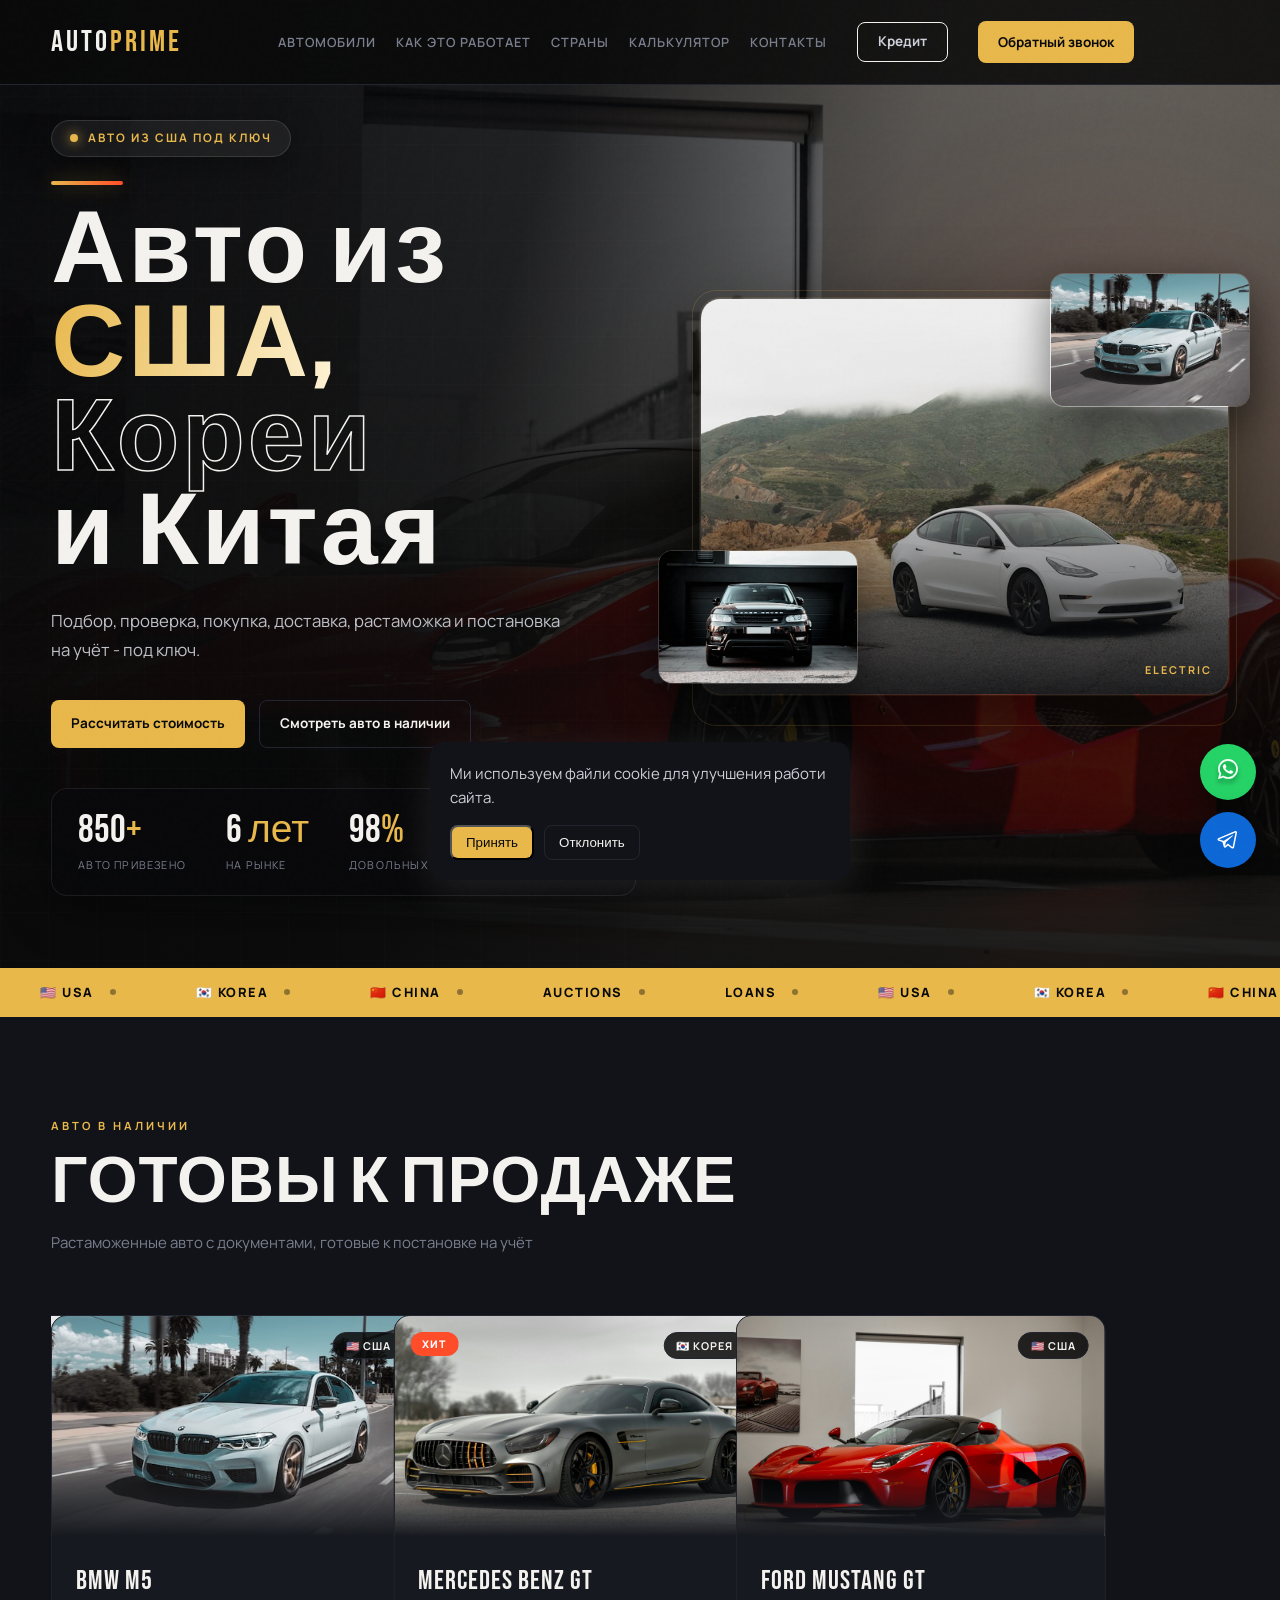
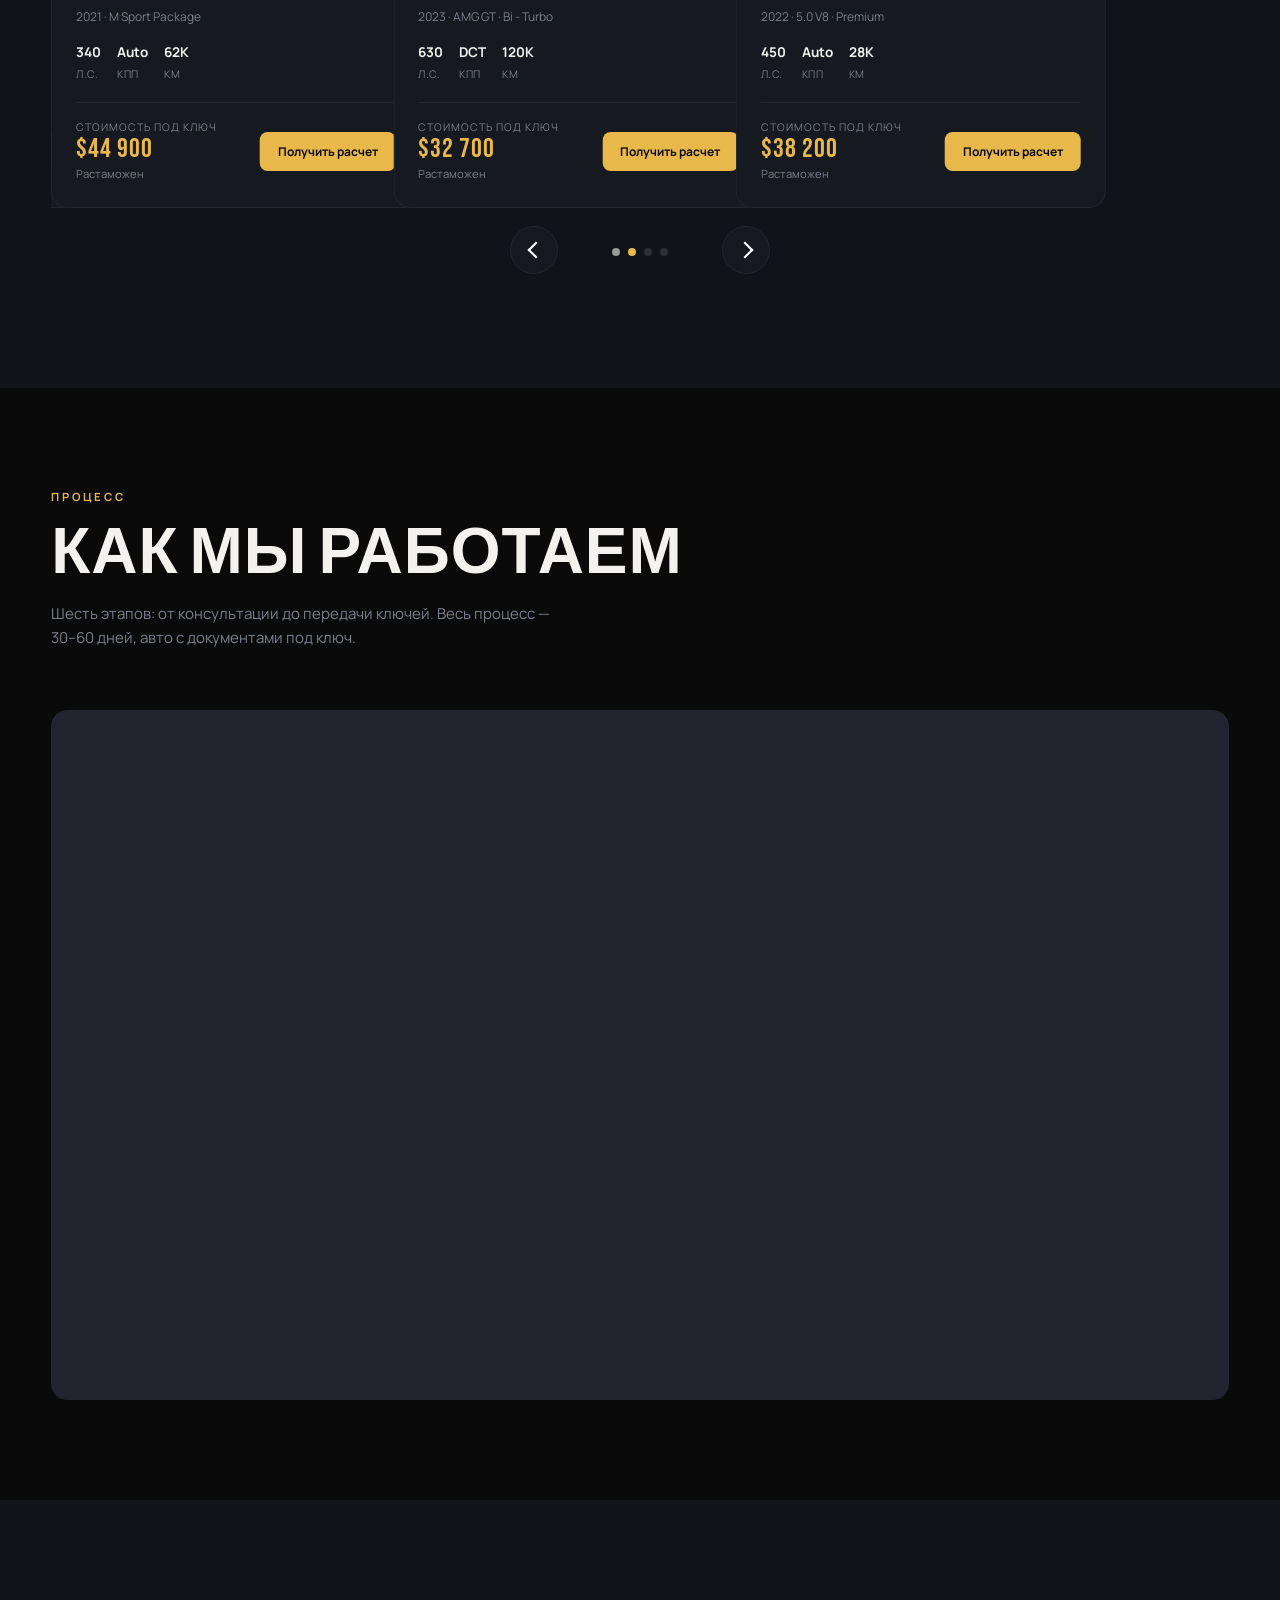
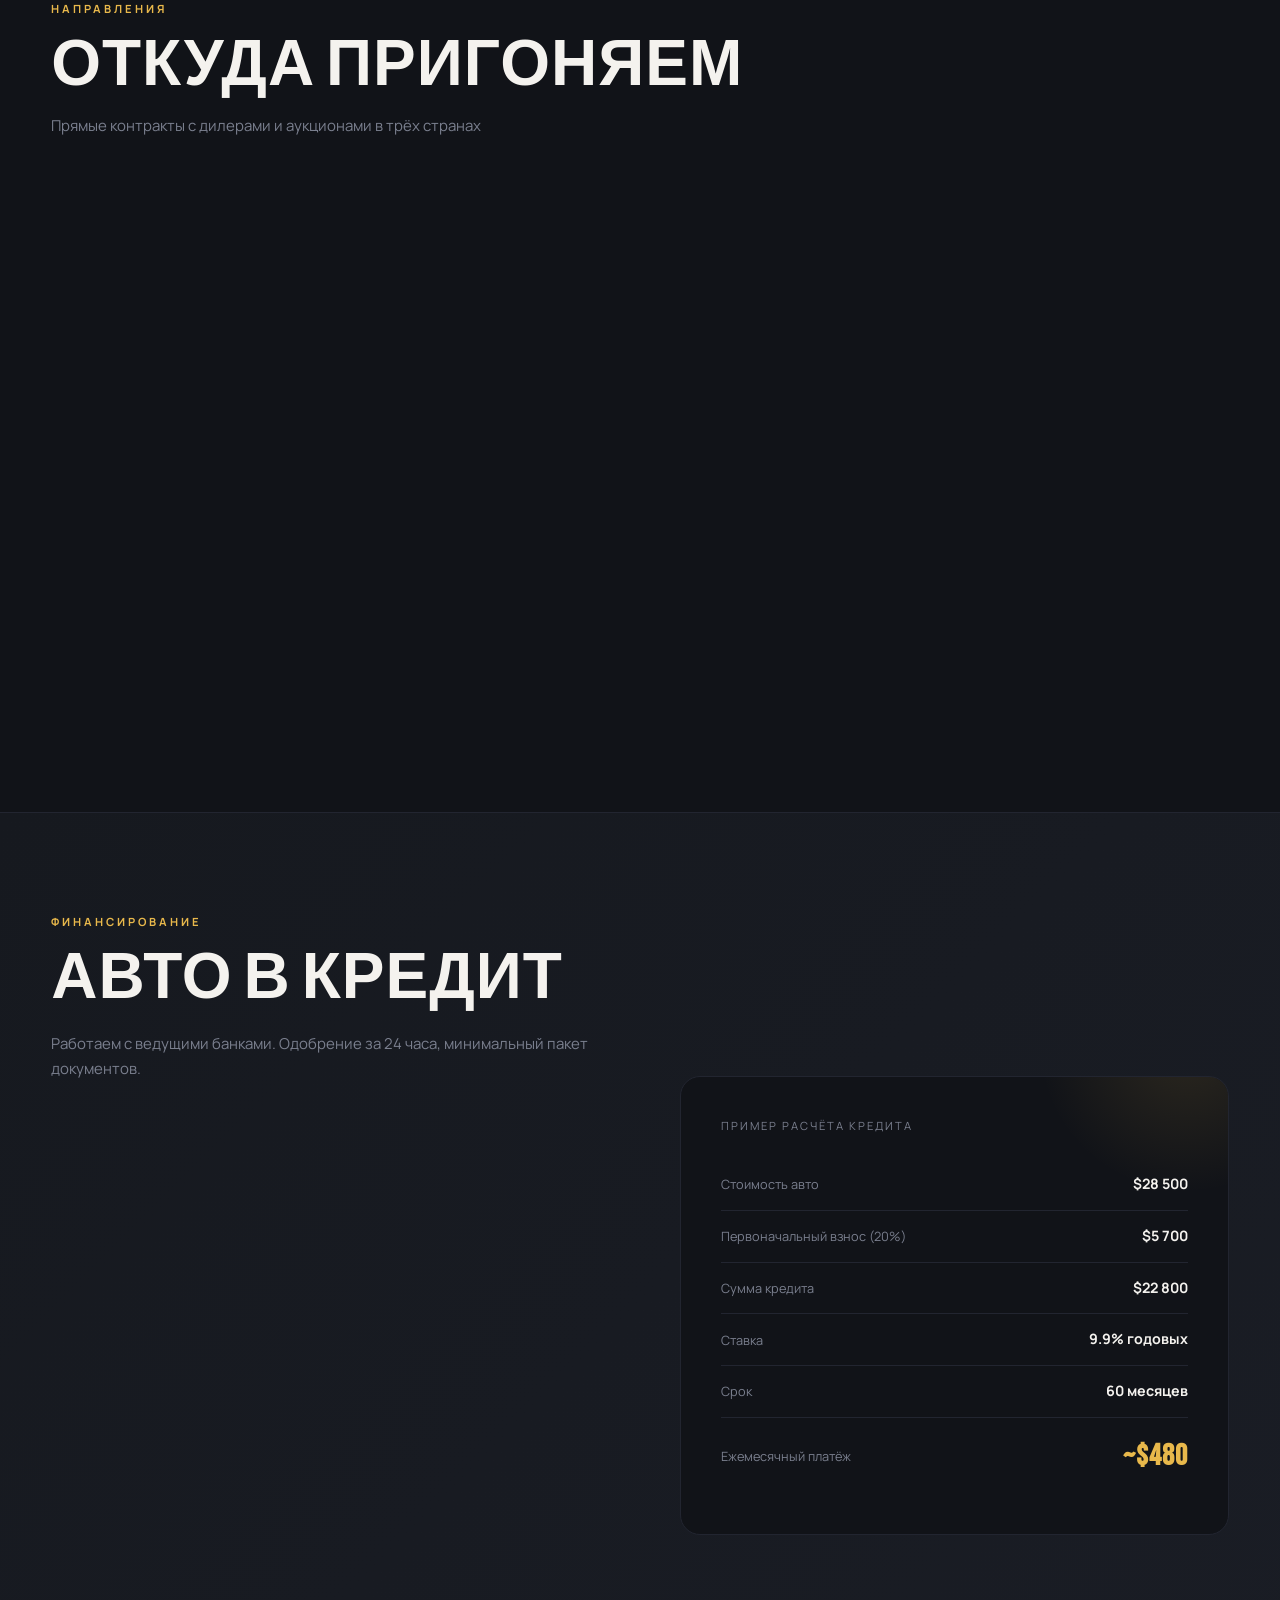
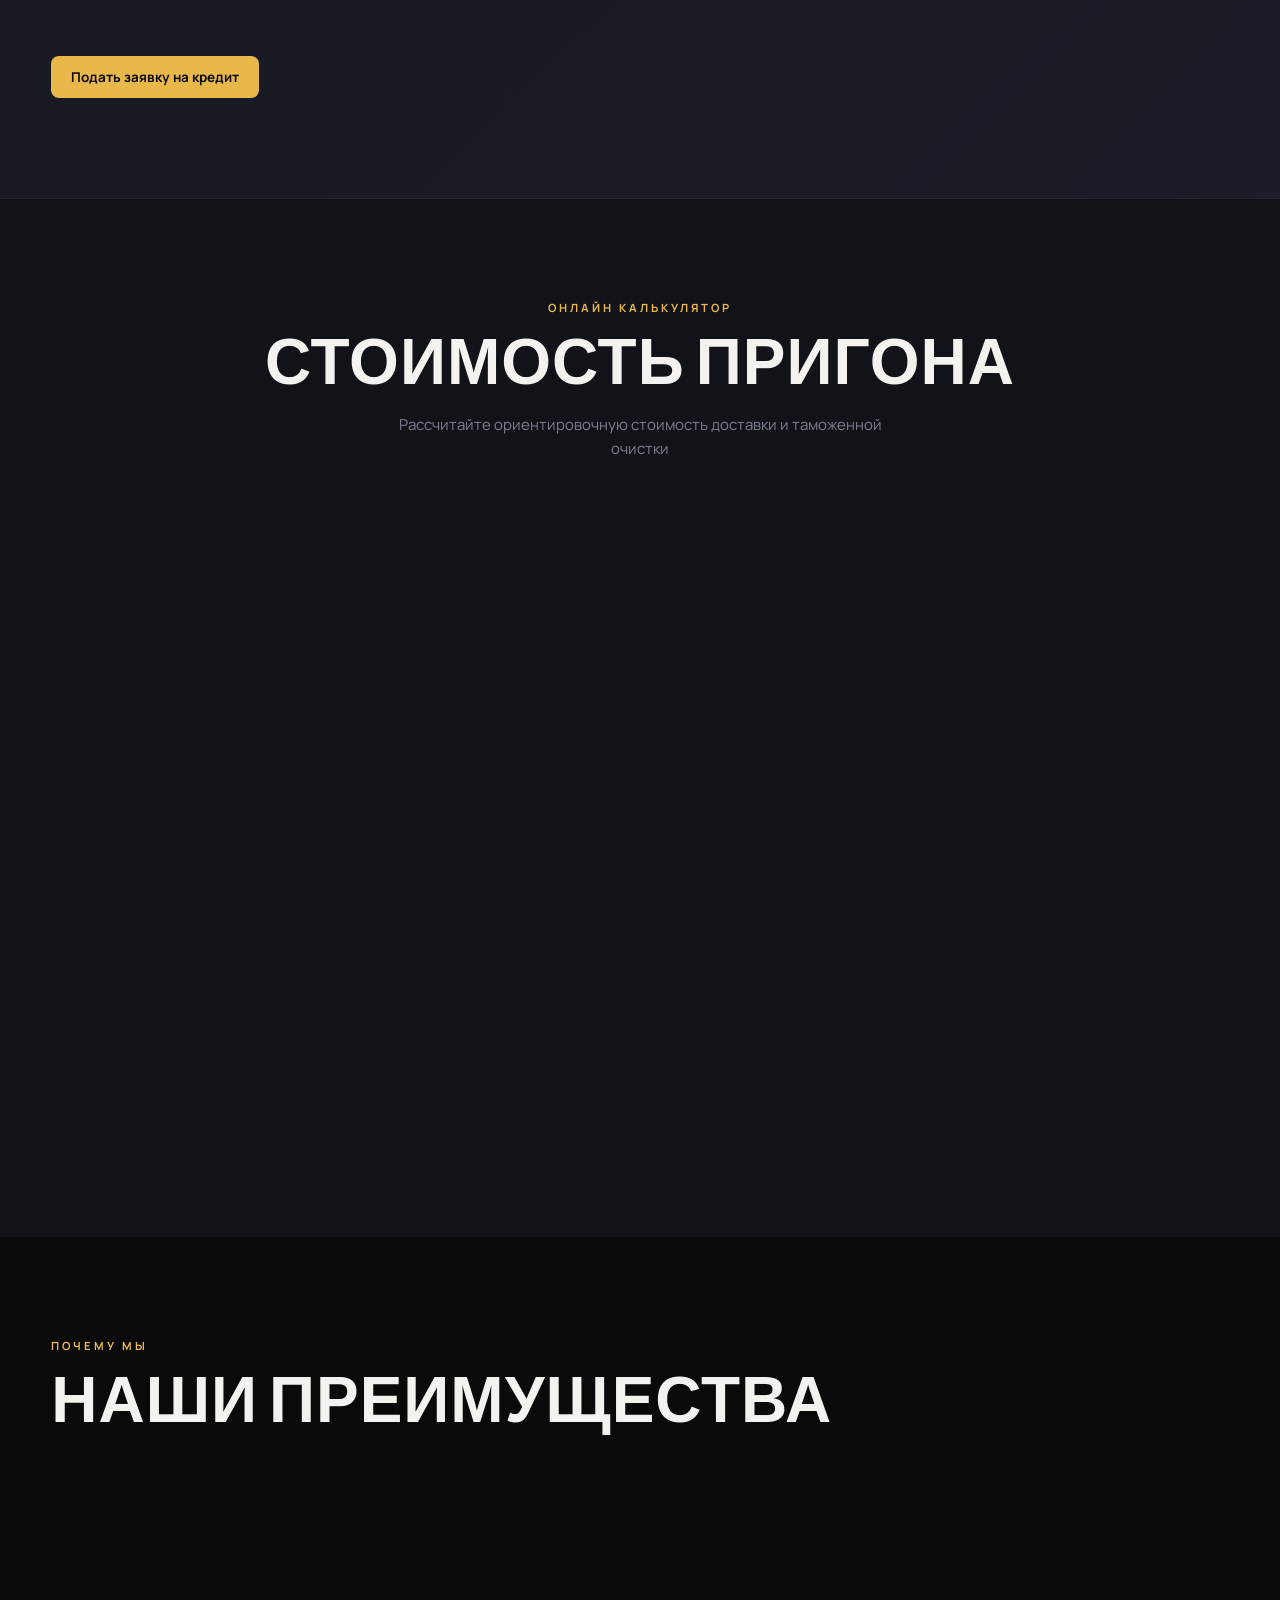
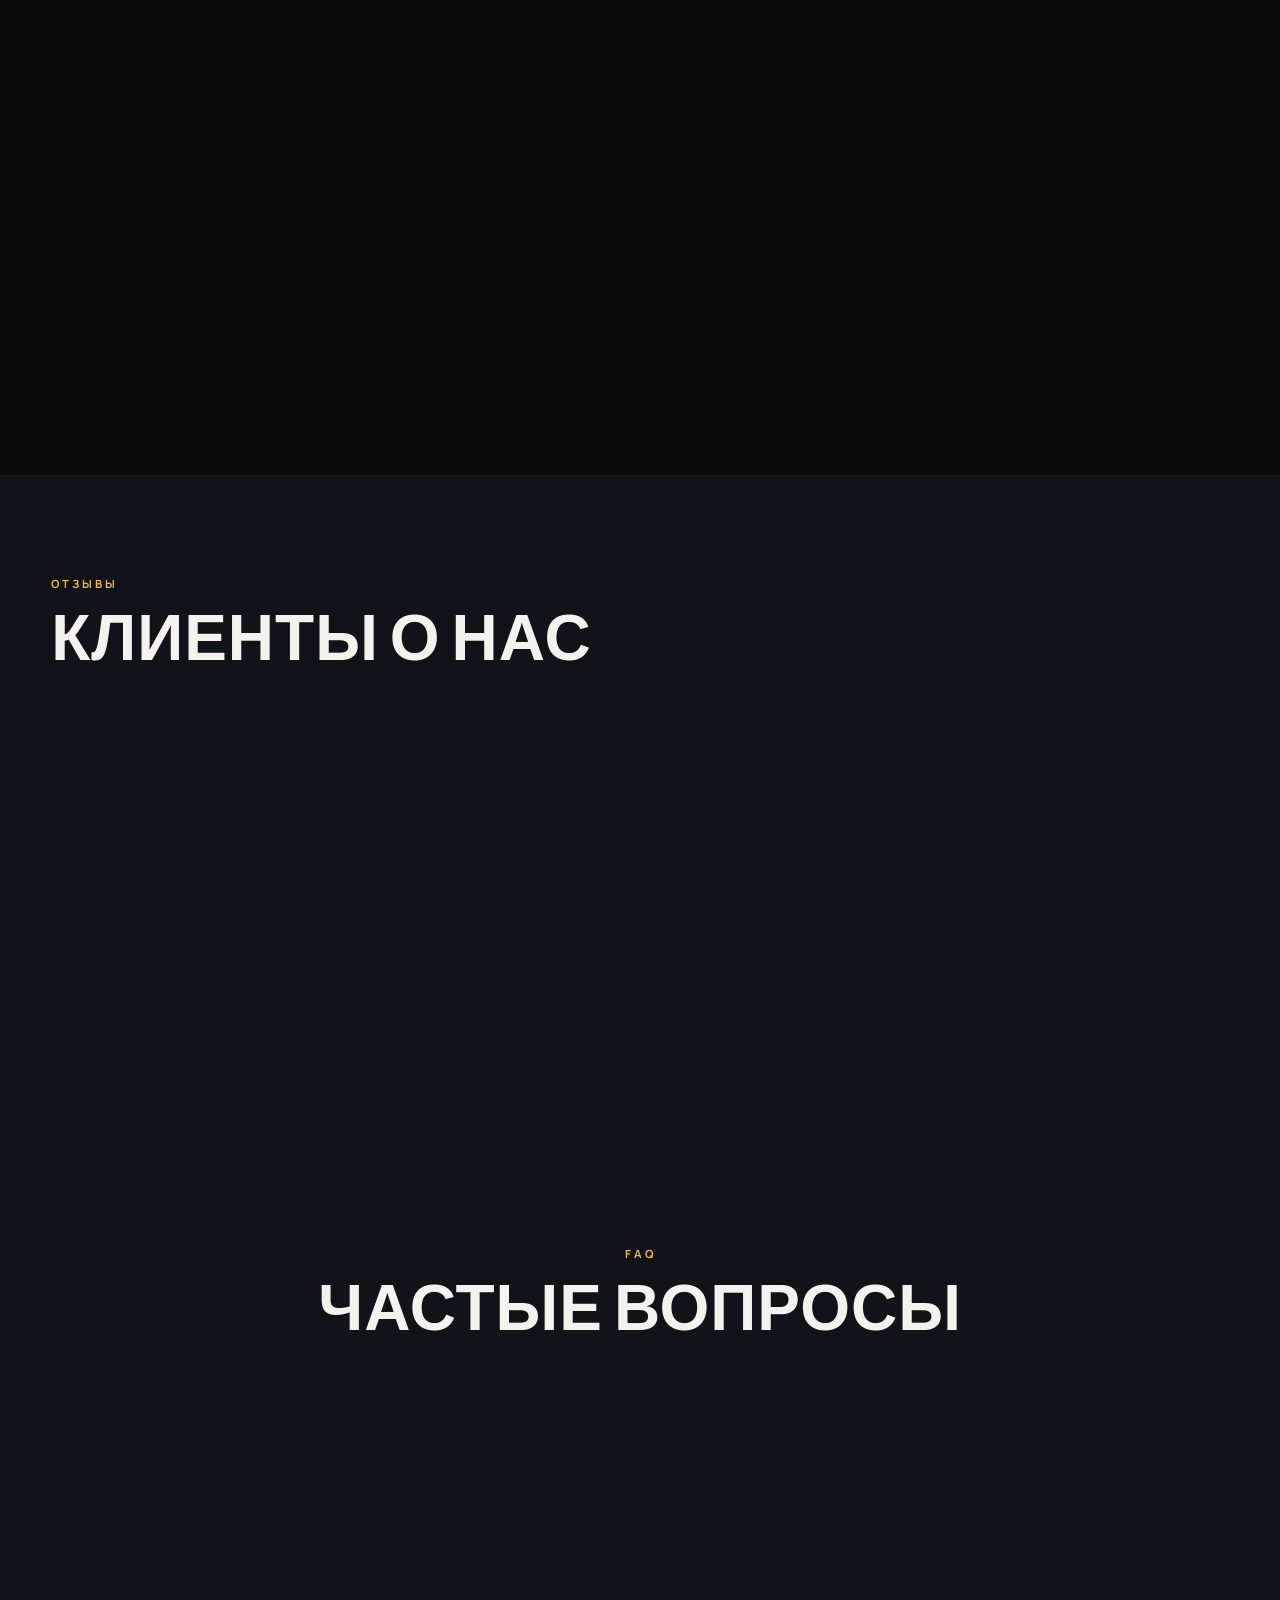
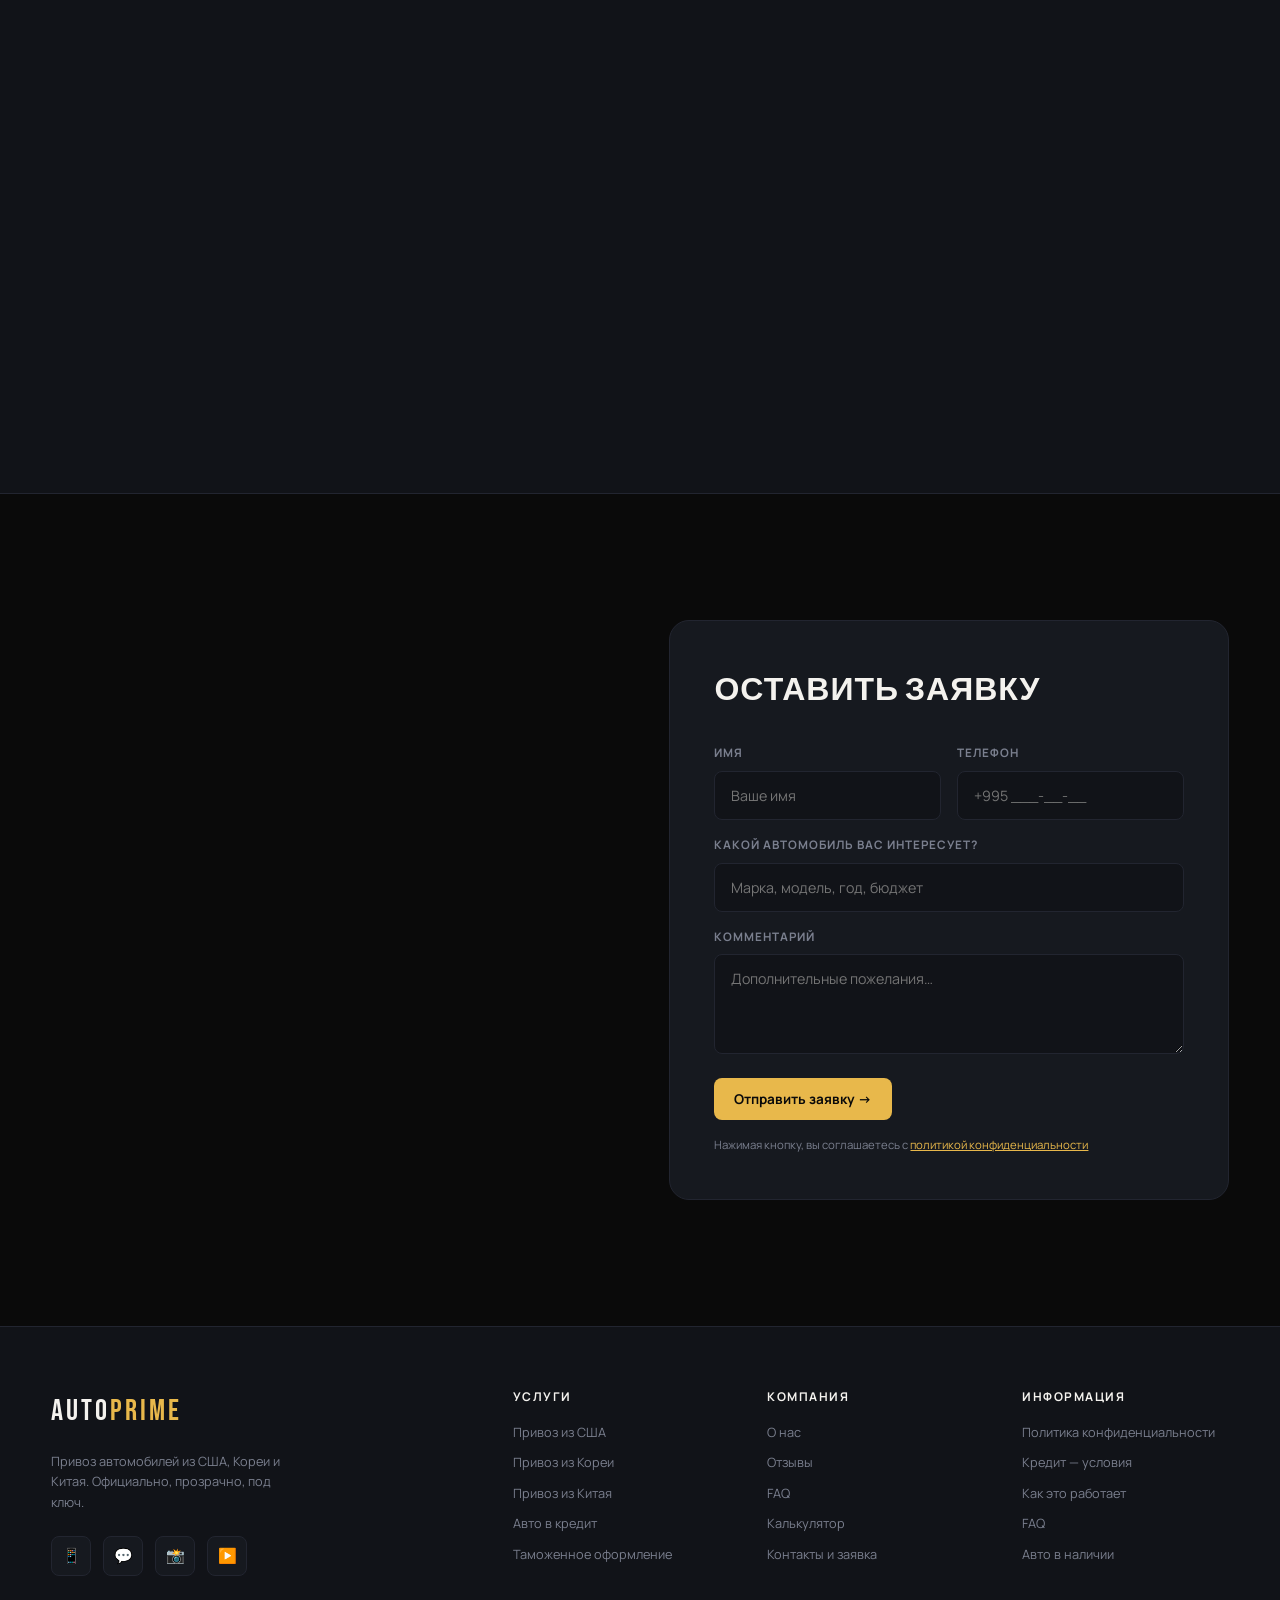
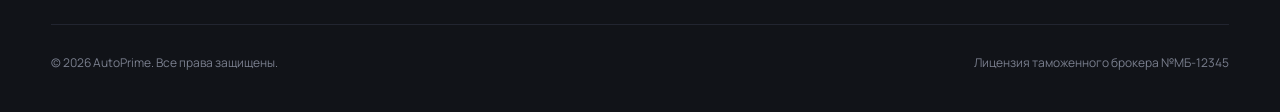
==== index.html @ 6965f1f5 "errss" ====
<!DOCTYPE html>
<html lang="ru">
<head>
<meta charset="UTF-8">
<meta name="viewport" content="width=device-width, initial-scale=1.0">
<title>AutoPrime — Пригон авто из США, Кореи, Китая</title>
<link rel="preconnect" href="https://fonts.googleapis.com">
<link rel="preconnect" href="https://fonts.gstatic.com" crossorigin>
<link href="https://fonts.googleapis.com/css2?family=Bebas+Neue&family=Manrope:wght@300;400;500;600;700;800&display=swap" rel="stylesheet">
<link rel="stylesheet" href="css/autoprime.css">
<link rel="stylesheet" href="https://cdn.jsdelivr.net/npm/swiper@11/swiper-bundle.min.css"/>
</head>
<body>

<!-- HEADER -->
<header>
  <div class="layout-shell--header">
    <a href="#top" class="logo">AUTO<span>PRIME</span></a>
    <div class="header-nav-wrapp">
      <nav class="header-nav">
        <a href="#cars">Автомобили</a>
        <a href="#howit">Как это работает</a>
        <a href="#countries">Страны</a>
        <a href="#calc">Калькулятор</a>
        <a href="#contact">Контакты</a>
      </nav>
      <a href="credit-info.html" class="btn btn-secondary">Кредит</a>
      <button class="btn btn-primary" onclick="openModal()">Обратный звонок</button>
    </div>
    <div class="burger">
      <span></span>
    </div>
  </div>
</header>

<!-- HERO -->
<section class="hero" id="top">
  <div class="hero-photo" aria-hidden="true">
    <img src="img/ferarri.jpeg" alt="" width="1920" height="1080" fetchpriority="high" decoding="async" referrerpolicy="no-referrer">
  </div>
  <div class="hero-scrim" aria-hidden="true"></div>
  <div class="hero-veil" aria-hidden="true"></div>
  <div class="hero-grid-fine" aria-hidden="true"></div>
  <div class="hero-glow" aria-hidden="true"></div>

  <div class="hero-inner">
    <div class="hero-content">
      <div class="hero-badge"><span class="hero-badge-dot" aria-hidden="true"></span> Авто из США под ключ</div>
      <div class="hero-line" aria-hidden="true"></div>
      <h1>
        Авто из<br>
        <span class="accent">США,</span> <span class="stroke">Кореи</span><br>
        и Китая
      </h1>
      <p class="hero-sub">Подбор, проверка, покупка, доставка, растаможка и постановка на учёт - под ключ.</p>
      <div class="hero-ctas">
        <a href="#calc" class="btn btn-primary pulse">Рассчитать стоимость</a>
        <a href="#cars" class="btn btn-outline">Смотреть авто в наличии</a>
      </div>
      <div class="hero-stats">
        <div class="stat-item">
          <div class="stat-num">850<span>+</span></div>
          <div class="stat-label">Авто привезено</div>
        </div>
        <div class="stat-item">
          <div class="stat-num">6<span> лет</span></div>
          <div class="stat-label">На рынке</div>
        </div>
        <div class="stat-item">
          <div class="stat-num">98<span>%</span></div>
          <div class="stat-label">Довольных клиентов</div>
        </div>
      </div>
    </div>

    <aside class="hero-showcase" aria-label="Примеры автомобилей из США">
      <div class="hero-showcase-ring" aria-hidden="true"></div>
      <div class="hero-showcase-main">
        <img src="img/tesla.jpeg" alt="Tesla — пример авто из США" width="900" height="675" loading="eager" decoding="async" referrerpolicy="no-referrer">
        <div class="hero-showcase-caption">
          <span>USA · доставка</span>
          <span>Electric</span>
        </div>
      </div>
      <div class="hero-float hero-float--a">
        <img src="img/bmw.jpeg" alt="BMW — пример из США" width="500" height="333" loading="lazy" decoding="async" referrerpolicy="no-referrer">
      </div>
      <div class="hero-float hero-float--b">
        <img src="img/range.jpeg" alt="Премиальный SUV из США" width="500" height="333" loading="lazy" decoding="async" referrerpolicy="no-referrer">
      </div>
    </aside>
  </div>
</section>

<!-- TICKER -->
<div class="ticker-wrap">
  <div class="ticker" id="ticker">
    <span class="ticker-item">🇺🇸 USA <span class="ticker-dot"></span></span>
    <span class="ticker-item">🇰🇷 KOREA <span class="ticker-dot"></span></span>
    <span class="ticker-item">🇨🇳 CHINA <span class="ticker-dot"></span></span>
    <span class="ticker-item">AUCTIONS <span class="ticker-dot"></span></span>
    <span class="ticker-item">LOANS <span class="ticker-dot"></span></span>
    <span class="ticker-item">🇺🇸 USA <span class="ticker-dot"></span></span>
    <span class="ticker-item">🇰🇷 KOREA <span class="ticker-dot"></span></span>
    <span class="ticker-item">🇨🇳 CHINA <span class="ticker-dot"></span></span>
    <span class="ticker-item">AUCTIONS <span class="ticker-dot"></span></span>
    <span class="ticker-item">LOANS <span class="ticker-dot"></span></span>
    <span class="ticker-item">🇺🇸 USA <span class="ticker-dot"></span></span>
    <span class="ticker-item">🇰🇷 KOREA <span class="ticker-dot"></span></span>
    <span class="ticker-item">🇨🇳 CHINA <span class="ticker-dot"></span></span>
    <span class="ticker-item">AUCTIONS <span class="ticker-dot"></span></span>
    <span class="ticker-item">LOANS <span class="ticker-dot"></span></span>
    <span class="ticker-item">🇺🇸 USA <span class="ticker-dot"></span></span>
    <span class="ticker-item">🇰🇷 KOREA <span class="ticker-dot"></span></span>
    <span class="ticker-item">🇨🇳 CHINA <span class="ticker-dot"></span></span>
    <span class="ticker-item">AUCTIONS <span class="ticker-dot"></span></span>
    <span class="ticker-item">LOANS <span class="ticker-dot"></span></span>
  </div>
</div>

<!-- CARS SLIDER -->
<section class="cars-section" id="cars">
  <div class="layout-shell">
    <div class="section-head">
      <div class="section-label">Авто в наличии</div>
      <h2>ГОТОВЫ К ПРОДАЖЕ</h2>
      <p>Растаможенные авто с документами, готовые к постановке на учёт</p>
    </div>

    <div class="slider-container">
      <div class="slider-track" id="sliderTrack">

      <!-- <div class="car-card" onclick="openModal()">
        <div class="car-img">
          <img src="img/tesla.jpeg" alt="Tesla Model 3, США" width="900" height="500" loading="lazy">
          <span class="car-badge-country">🇺🇸 США</span>
          <span class="car-badge-hot">В наличии</span>
        </div>
        <div class="car-info">
          <div class="car-name">Tesla Model 3</div>
          <div class="car-year">2022 · Long Range · Electric</div>
          <div class="car-specs">
            <div class="spec"><span class="spec-val">358</span><span class="spec-key">л.с.</span></div>
            <div class="spec"><span class="spec-val">Auto</span><span class="spec-key">КПП</span></div>
            <div class="spec"><span class="spec-val">48K</span><span class="spec-key">км</span></div>
          </div>
          <div class="car-prices">
            <div class="price-block">
              <div class="price-label">Стоимость под ключ</div>
              <div class="price-val">$28 500</div>
              <div class="price-sub">Растаможен</div>
            </div>
            <a href="#" class="btn btn-primary" role="button" style="font-size:.8rem; padding:10px 18px;" onclick="event.preventDefault(); event.stopPropagation(); openModal();">Получить расчет</a>
          </div>
        </div>
      </div>

      <div class="car-card" onclick="openModal()">
        <div class="car-img">
          <img src="img/bmw.jpeg" alt="BMW X5, США" width="900" height="500" loading="lazy">
          <span class="car-badge-country">🇺🇸 США</span>
        </div>
        <div class="car-info">
          <div class="car-name">BMW M5 </div>
          <div class="car-year">2021 · M Sport Package</div>
          <div class="car-specs">
            <div class="spec"><span class="spec-val">340</span><span class="spec-key">л.с.</span></div>
            <div class="spec"><span class="spec-val">Auto</span><span class="spec-key">КПП</span></div>
            <div class="spec"><span class="spec-val">62K</span><span class="spec-key">км</span></div>
          </div>
          <div class="car-prices">
            <div class="price-block">
              <div class="price-label">Стоимость под ключ</div>
              <div class="price-val">$44 900</div>
              <div class="price-sub">Растаможен</div>
            </div>
            <a href="#" class="btn btn-primary" role="button" style="font-size:.8rem; padding:10px 18px;" onclick="event.preventDefault(); event.stopPropagation(); openModal();">Получить расчет</a>
          </div>
        </div>
      </div>

      <div class="car-card" onclick="openModal()">
        <div class="car-img">
          <img src="img/mersedes.avif" alt="Hyundai Tucson, Корея" width="900" height="500" loading="lazy">
          <span class="car-badge-country">🇰🇷 Корея</span>
          <span class="car-badge-hot">Хит</span>
        </div>
        <div class="car-info">
          <div class="car-name">Mercedes Benz GT</div>
          <div class="car-year">2023 · AMG GT · Bi - Turbo</div>
          <div class="car-specs">
            <div class="spec"><span class="spec-val">630</span><span class="spec-key">л.с.</span></div>
            <div class="spec"><span class="spec-val">DCT</span><span class="spec-key">КПП</span></div>
            <div class="spec"><span class="spec-val">120K</span><span class="spec-key">км</span></div>
          </div>
          <div class="car-prices">
            <div class="price-block">
              <div class="price-label">Стоимость под ключ</div>
              <div class="price-val">$32 700</div>
              <div class="price-sub">Растаможен</div>
            </div>
            <a href="#" class="btn btn-primary" role="button" style="font-size:.8rem; padding:10px 18px;" onclick="event.preventDefault(); event.stopPropagation(); openModal();">Получить расчет</a>
          </div>
        </div>
      </div>

      <div class="car-card" onclick="openModal()">
        <div class="car-img">
          <img src="img/ferarri.jpeg" alt="Ford Mustang GT, США" width="900" height="500" loading="lazy">
          <span class="car-badge-country">🇺🇸 США</span>
        </div>
        <div class="car-info">
          <div class="car-name">Ford Mustang GT</div>
          <div class="car-year">2022 · 5.0 V8 · Premium</div>
          <div class="car-specs">
            <div class="spec"><span class="spec-val">450</span><span class="spec-key">л.с.</span></div>
            <div class="spec"><span class="spec-val">Auto</span><span class="spec-key">КПП</span></div>
            <div class="spec"><span class="spec-val">28K</span><span class="spec-key">км</span></div>
          </div>
          <div class="car-prices">
            <div class="price-block">
              <div class="price-label">Стоимость под ключ</div>
              <div class="price-val">$38 200</div>
              <div class="price-sub">Растаможен</div>
            </div>
            <a href="#" class="btn btn-primary" role="button" style="font-size:.8rem; padding:10px 18px;" onclick="event.preventDefault(); event.stopPropagation(); openModal();">Получить расчет</a>
          </div>
        </div>
      </div>

      <div class="car-card" onclick="openModal()">
        <div class="car-img">
          <img src="img/tesla-card.avif" alt="Электромобиль, Китай" width="900" height="500" loading="lazy">
          <span class="car-badge-country">🇨🇳 Китай</span>
          <span class="car-badge-hot">Новинка</span>
        </div>
        <div class="car-info">
          <div class="car-name">BYD Seal AWD</div>
          <div class="car-year">2024 · Electric · Top</div>
          <div class="car-specs">
            <div class="spec"><span class="spec-val">530</span><span class="spec-key">л.с.</span></div>
            <div class="spec"><span class="spec-val">Auto</span><span class="spec-key">КПП</span></div>
            <div class="spec"><span class="spec-val">700</span><span class="spec-key">км/зар</span></div>
          </div>
          <div class="car-prices">
            <div class="price-block">
              <div class="price-label">Стоимость под ключ</div>
              <div class="price-val">$36 500</div>
              <div class="price-sub">Растаможен</div>
            </div>
            <a href="#" class="btn btn-primary" role="button" style="font-size:.8rem; padding:10px 18px;" onclick="event.preventDefault(); event.stopPropagation(); openModal();">Получить расчет</a>
          </div>
        </div>
      </div>

      <div class="car-card" onclick="openModal()">
        <div class="car-img">
          <img src="img/range.jpeg" alt="Cadillac Escalade, США" width="900" height="500" loading="lazy" decoding="async" referrerpolicy="no-referrer">
          <span class="car-badge-country">🇺🇸 США</span>
        </div>
        <div class="car-info">
          <div class="car-name">Cadillac Escalade</div>
          <div class="car-year">2021 · 6.2 V8 · Premium Luxury</div>
          <div class="car-specs">
            <div class="spec"><span class="spec-val">420</span><span class="spec-key">л.с.</span></div>
            <div class="spec"><span class="spec-val">Auto</span><span class="spec-key">КПП</span></div>
            <div class="spec"><span class="spec-val">54K</span><span class="spec-key">км</span></div>
          </div>
          <div class="car-prices">
            <div class="price-block">
              <div class="price-label">Стоимость под ключ</div>
              <div class="price-val">$72 000</div>
              <div class="price-sub">Растаможен</div>
            </div>
            <a href="#" class="btn btn-primary" role="button" style="font-size:.8rem; padding:10px 18px;" onclick="event.preventDefault(); event.stopPropagation(); openModal();">Получить расчет</a>
          </div>
        </div>
      </div> -->

      <div class="swiper mySwiper">

        <div class="swiper-wrapper">
          <div class="swiper-slide">
              <div class="car-card" onclick="openModal()">
              <div class="car-img">
                <img src="img/tesla.jpeg" alt="Tesla Model 3, США" width="900" height="500" loading="lazy">
                <span class="car-badge-country">🇺🇸 США</span>
                <span class="car-badge-hot">В наличии</span>
              </div>
              <div class="car-info">
                <div class="car-name">Tesla Model 3</div>
                <div class="car-year">2022 · Long Range · Electric</div>
                <div class="car-specs">
                  <div class="spec"><span class="spec-val">358</span><span class="spec-key">л.с.</span></div>
                  <div class="spec"><span class="spec-val">Auto</span><span class="spec-key">КПП</span></div>
                  <div class="spec"><span class="spec-val">48K</span><span class="spec-key">км</span></div>
                </div>
                <div class="car-prices">
                  <div class="price-block">
                    <div class="price-label">Стоимость под ключ</div>
                    <div class="price-val">$28 500</div>
                    <div class="price-sub">Растаможен</div>
                  </div>
                  <a href="#" class="btn btn-primary" role="button" style="font-size:.8rem; padding:10px 18px;" onclick="event.preventDefault(); event.stopPropagation(); openModal();">Получить расчет</a>
                </div>
              </div>
            </div>
          </div>
          <div class="swiper-slide">
              <div class="car-card" onclick="openModal()">
              <div class="car-img">
                <img src="img/bmw.jpeg" alt="BMW X5, США" width="900" height="500" loading="lazy">
                <span class="car-badge-country">🇺🇸 США</span>
              </div>
              <div class="car-info">
                <div class="car-name">BMW M5 </div>
                <div class="car-year">2021 · M Sport Package</div>
                <div class="car-specs">
                  <div class="spec"><span class="spec-val">340</span><span class="spec-key">л.с.</span></div>
                  <div class="spec"><span class="spec-val">Auto</span><span class="spec-key">КПП</span></div>
                  <div class="spec"><span class="spec-val">62K</span><span class="spec-key">км</span></div>
                </div>
                <div class="car-prices">
                  <div class="price-block">
                    <div class="price-label">Стоимость под ключ</div>
                    <div class="price-val">$44 900</div>
                    <div class="price-sub">Растаможен</div>
                  </div>
                  <a href="#" class="btn btn-primary" role="button" style="font-size:.8rem; padding:10px 18px;" onclick="event.preventDefault(); event.stopPropagation(); openModal();">Получить расчет</a>
                </div>
              </div>
            </div>
          </div>
          <div class="swiper-slide">
            <div class="car-card" onclick="openModal()">
              <div class="car-img">
                <img src="img/mersedes.avif" alt="Hyundai Tucson, Корея" width="900" height="500" loading="lazy">
                <span class="car-badge-country">🇰🇷 Корея</span>
                <span class="car-badge-hot">Хит</span>
              </div>
              <div class="car-info">
                <div class="car-name">Mercedes Benz GT</div>
                <div class="car-year">2023 · AMG GT · Bi - Turbo</div>
                <div class="car-specs">
                  <div class="spec"><span class="spec-val">630</span><span class="spec-key">л.с.</span></div>
                  <div class="spec"><span class="spec-val">DCT</span><span class="spec-key">КПП</span></div>
                  <div class="spec"><span class="spec-val">120K</span><span class="spec-key">км</span></div>
                </div>
                <div class="car-prices">
                  <div class="price-block">
                    <div class="price-label">Стоимость под ключ</div>
                    <div class="price-val">$32 700</div>
                    <div class="price-sub">Растаможен</div>
                  </div>
                  <a href="#" class="btn btn-primary" role="button" style="font-size:.8rem; padding:10px 18px;" onclick="event.preventDefault(); event.stopPropagation(); openModal();">Получить расчет</a>
                </div>
              </div>
            </div>
          </div>
          <div class="swiper-slide">
            <div class="car-card" onclick="openModal()">
              <div class="car-img">
                <img src="img/ferarri.jpeg" alt="Ford Mustang GT, США" width="900" height="500" loading="lazy">
                <span class="car-badge-country">🇺🇸 США</span>
              </div>
              <div class="car-info">
                <div class="car-name">Ford Mustang GT</div>
                <div class="car-year">2022 · 5.0 V8 · Premium</div>
                <div class="car-specs">
                  <div class="spec"><span class="spec-val">450</span><span class="spec-key">л.с.</span></div>
                  <div class="spec"><span class="spec-val">Auto</span><span class="spec-key">КПП</span></div>
                  <div class="spec"><span class="spec-val">28K</span><span class="spec-key">км</span></div>
                </div>
                <div class="car-prices">
                  <div class="price-block">
                    <div class="price-label">Стоимость под ключ</div>
                    <div class="price-val">$38 200</div>
                    <div class="price-sub">Растаможен</div>
                  </div>
                  <a href="#" class="btn btn-primary" role="button" style="font-size:.8rem; padding:10px 18px;" onclick="event.preventDefault(); event.stopPropagation(); openModal();">Получить расчет</a>
                </div>
              </div>
            </div>
          </div>
          <div class="swiper-slide">
              <div class="car-card" onclick="openModal()">
              <div class="car-img">
                <img src="img/tesla-card.avif" alt="Электромобиль, Китай" width="900" height="500" loading="lazy">
                <span class="car-badge-country">🇨🇳 Китай</span>
                <span class="car-badge-hot">Новинка</span>
              </div>
              <div class="car-info">
                <div class="car-name">BYD Seal AWD</div>
                <div class="car-year">2024 · Electric · Top</div>
                <div class="car-specs">
                  <div class="spec"><span class="spec-val">530</span><span class="spec-key">л.с.</span></div>
                  <div class="spec"><span class="spec-val">Auto</span><span class="spec-key">КПП</span></div>
                  <div class="spec"><span class="spec-val">700</span><span class="spec-key">км/зар</span></div>
                </div>
                <div class="car-prices">
                  <div class="price-block">
                    <div class="price-label">Стоимость под ключ</div>
                    <div class="price-val">$36 500</div>
                    <div class="price-sub">Растаможен</div>
                  </div>
                  <a href="#" class="btn btn-primary" role="button" style="font-size:.8rem; padding:10px 18px;" onclick="event.preventDefault(); event.stopPropagation(); openModal();">Получить расчет</a>
                </div>
              </div>
            </div>
          </div>
          <div class="swiper-slide">
            <div class="car-card" onclick="openModal()">
              <div class="car-img">
                <img src="img/range.jpeg" alt="Cadillac Escalade, США" width="900" height="500" loading="lazy" decoding="async" referrerpolicy="no-referrer">
                <span class="car-badge-country">🇺🇸 США</span>
              </div>
              <div class="car-info">
                <div class="car-name">Cadillac Escalade</div>
                <div class="car-year">2021 · 6.2 V8 · Premium Luxury</div>
                <div class="car-specs">
                  <div class="spec"><span class="spec-val">420</span><span class="spec-key">л.с.</span></div>
                  <div class="spec"><span class="spec-val">Auto</span><span class="spec-key">КПП</span></div>
                  <div class="spec"><span class="spec-val">54K</span><span class="spec-key">км</span></div>
                </div>
                <div class="car-prices">
                  <div class="price-block">
                    <div class="price-label">Стоимость под ключ</div>
                    <div class="price-val">$72 000</div>
                    <div class="price-sub">Растаможен</div>
                  </div>
                  <a href="#" class="btn btn-primary" role="button" style="font-size:.8rem; padding:10px 18px;" onclick="event.preventDefault(); event.stopPropagation(); openModal();">Получить расчет</a>
                </div>
              </div>
            </div>
          </div>

        </div>

        <!-- Пагінація -->
        <div class="swiper-pagination"></div>

        <!-- Стрілки -->
        <div class="swiper-nav">
          <div class="swiper-button-prev custom-prev"></div>
          <div class="swiper-button-next custom-next"></div>
        </div>

      </div>

    </div>
  </div>
  <!-- <div class="slider-nav">
    <button type="button" class="slider-btn" id="prevBtn" aria-label="Предыдущий слайд">←</button>
    <div class="slider-dots" id="dots" role="tablist" aria-label="Слайды каталога"></div>
    <button type="button" class="slider-btn" id="nextBtn" aria-label="Следующий слайд">→</button>
  </div> -->
  </div>
</section>

<!-- HOW IT WORKS -->
<section id="howit">
  <div class="layout-shell">
  <div class="section-head">
    <div class="section-label">Процесс</div>
    <h2>КАК МЫ РАБОТАЕМ</h2>
    <p>Шесть этапов: от консультации до передачи ключей. Весь процесс — 30–60 дней, авто с документами под ключ.</p>
  </div>
  <div class="steps-grid">
    <div class="step">
      <div class="step-num">01</div>
      <div class="step-icon">💬</div>
      <h3>Консультация</h3>
      <p>Обсуждаем ваши пожелания: марка, бюджет, страна. Подбираем оптимальный вариант.</p>
    </div>
    <div class="step">
      <div class="step-num">02</div>
      <div class="step-icon">🔍</div>
      <h3>Поиск и аукцион</h3>
      <p>Ищем авто на Copart, IAAI, корейских и китайских платформах. Проверяем историю и состояние.</p>
    </div>
    <div class="step">
      <div class="step-num">03</div>
      <div class="step-icon">📋</div>
      <h3>Договор и аванс</h3>
      <p>Заключаем договор и фиксируем бюджет, этапы оплаты и сроки доставки.</p>
    </div>
    <div class="step">
      <div class="step-num">04</div>
      <div class="step-icon">🚢</div>
      <h3>Отправка</h3>
      <p>Организуем транспортировку морем или сушей. Страхование груза включено в стоимость.</p>
    </div>
    <div class="step">
      <div class="step-num">05</div>
      <div class="step-icon">🛃</div>
      <h3>Таможня</h3>
      <p>Полное таможенное оформление. Рассчитываем все пошлины заранее — без сюрпризов.</p>
    </div>
    <div class="step">
      <div class="step-num">06</div>
      <div class="step-icon">🔑</div>
      <h3>Передача ключей</h3>
      <p>Вы получаете авто с полным пакетом документов. Помогаем поставить на учёт.</p>
    </div>
  </div>
  </div>
</section>

<!-- COUNTRIES -->
<section class="countries-section" id="countries">
  <div class="layout-shell">
  <div class="section-head">
    <div class="section-label">Направления</div>
    <h2>ОТКУДА ПРИГОНЯЕМ</h2>
    <p>Прямые контракты с дилерами и аукционами в трёх странах</p>
  </div>
  <div class="countries-grid">
    <div class="country-card usa">
      <span class="country-flag">🇺🇸</span>
      <div class="country-name">США</div>
      <p class="country-desc">Самый популярный рынок. Авто с аукционов Copart и IAAI — огромный выбор, прозрачная история, конкурентные цены. Японские, европейские и американские марки.</p>
      <ul class="country-features">
        <li>Аукционы Copart & IAAI</li>
        <li>Проверка по Carfax / AutoCheck</li>
        <li>Средний срок доставки: 45–55 дней</li>
        <li>Итоговая стоимость заметнее ниже европейского рынка</li>
        <li>Tesla, Ford, Cadillac, BMW, Lexus</li>
      </ul>
    </div>
    <div class="country-card korea">
      <span class="country-flag">🇰🇷</span>
      <div class="country-name">Корея</div>
      <p class="country-desc">Корейские авто — идеальный баланс качества и цены. Часто ниже пробег, отличное техническое состояние. Hyundai, Kia, Genesis с корейской комплектацией.</p>
      <ul class="country-features">
        <li>Аукционы Encar & SK Encar</li>
        <li>Пробеги от 10 до 80 тыс. км</li>
        <li>Средний срок доставки: 30–40 дней</li>
        <li>Hyundai, Kia, Genesis, Ssangyong</li>
        <li>Полные опции за меньшие деньги</li>
      </ul>
    </div>
    <div class="country-card china">
      <span class="country-flag">🇨🇳</span>
      <div class="country-name">Китай</div>
      <p class="country-desc">Новый тренд авторынка. Передовые электромобили и гибриды с отличными характеристиками по ценам на 20–40% ниже европейских аналогов.</p>
      <ul class="country-features">
        <li>BYD, Chery, Geely, Li Auto, NIO</li>
        <li>Электро и гибридные модели</li>
        <li>Средний срок доставки: 35–45 дней</li>
        <li>Новые авто с завода</li>
        <li>Гарантия производителя</li>
      </ul>
    </div>
  </div>
  </div>
</section>

<!-- CREDIT -->
<section class="credit-section" id="credit">
  <div class="layout-shell">
  <div class="credit-inner">
    <div class="credit-text">
      <div class="section-label">Финансирование</div>
      <h2>АВТО В КРЕДИТ</h2>
      <p>Работаем с ведущими банками. Одобрение за 24 часа, минимальный пакет документов.</p>
      <div class="credit-benefits">
        <div class="credit-benefit">
          <div class="cb-icon">⚡</div>
          <div class="cb-text">
            <h4>Быстрое одобрение</h4>
            <p>Предварительное решение в день обращения. Финальное — в течение 24 часов.</p>
          </div>
        </div>
        <div class="credit-benefit">
          <div class="cb-icon">📉</div>
          <div class="cb-text">
            <h4>Низкие ставки</h4>
            <p>От 7.9% годовых. Специальные программы для зарплатных клиентов банков-партнёров.</p>
          </div>
        </div>
        <div class="credit-benefit">
          <div class="cb-icon">📅</div>
          <div class="cb-text">
            <h4>До 7 лет</h4>
            <p>Срок кредитования до 84 месяцев. Комфортный ежемесячный платёж.</p>
          </div>
        </div>
        <div class="credit-benefit">
          <div class="cb-icon">📄</div>
          <div class="cb-text">
            <h4>Минимум документов</h4>
            <p>Паспорт, ИНН, справка о доходах. Помогаем собрать пакет документов.</p>
          </div>
        </div>
      </div>
      <button class="btn btn-primary" onclick="openModal()">Подать заявку на кредит</button>
    </div>
    <div class="credit-visual">
      <div class="credit-calc-title">Пример расчёта кредита</div>
      <div class="calc-row">
        <span class="calc-key">Стоимость авто</span>
        <span class="calc-val">$28 500</span>
      </div>
      <div class="calc-row">
        <span class="calc-key">Первоначальный взнос (20%)</span>
        <span class="calc-val">$5 700</span>
      </div>
      <div class="calc-row">
        <span class="calc-key">Сумма кредита</span>
        <span class="calc-val">$22 800</span>
      </div>
      <div class="calc-row">
        <span class="calc-key">Ставка</span>
        <span class="calc-val">9.9% годовых</span>
      </div>
      <div class="calc-row">
        <span class="calc-key">Срок</span>
        <span class="calc-val">60 месяцев</span>
      </div>
      <div class="calc-row">
        <span class="calc-key">Ежемесячный платёж</span>
        <span class="calc-val big">~$480</span>
      </div>
    </div>
  </div>
  </div>
</section>

<!-- SHIPPING CALC -->
<section class="calc-section" id="calc">
  <div class="layout-shell">
  <div class="section-head section-head--center" style="margin-bottom: 48px;">
    <div class="section-label">Онлайн калькулятор</div>
    <h2>СТОИМОСТЬ ПРИГОНА</h2>
    <p>Рассчитайте ориентировочную стоимость доставки и таможенной очистки</p>
  </div>
  <div class="calc-wrapper">
    <div class="calc-grid">
      <div class="form-group">
        <label>Страна</label>
        <select id="cCountry" onchange="calcShipping()">
          <option value="usa">🇺🇸 США</option>
          <option value="korea">🇰🇷 Корея</option>
          <option value="china">🇨🇳 Китай</option>
        </select>
      </div>
      <div class="form-group">
        <label>Стоимость авто ($)</label>
        <input type="number" id="cPrice" value="15000" oninput="calcShipping()" placeholder="напр. 15000">
      </div>
      <div class="form-group">
        <label>Объём двигателя (л)</label>
        <input type="number" id="cEngine" value="2.0" step="0.1" min="0" oninput="calcShipping()" placeholder="напр. 2.0">
      </div>
      <div class="form-group">
        <label>Тип двигателя</label>
        <select id="cEngineType" onchange="calcShipping()">
          <option value="petrol">ДВС</option>
          <option value="hybrid">Гибрид</option>
          <option value="electric">Електро</option>
        </select>
      </div>
      <div class="form-group">
        <label>Год выпуска</label>
        <select id="cYear" onchange="calcShipping()">
          <option value="2024">2024</option>
          <option value="2023">2023</option>
          <option value="2022">2022</option>
          <option value="2021">2021</option>
          <option value="2020">2020</option>
          <option value="2019">2019</option>
          <option value="2018">2018</option>
        </select>
      </div>
    </div>
    <div class="calc-result" id="calcResult">
      <div class="result-item">
        <div class="result-label">Доставка</div>
        <div class="result-val" id="rShipping">$1 800</div>
      </div>
      <div class="result-item">
        <div class="result-label">Таможня + пошлины</div>
        <div class="result-val" id="rCustoms">$4 200</div>
      </div>
      <div class="result-item">
        <div class="result-label">Итого под ключ</div>
        <div class="result-val" id="rTotal">$21 000</div>
      </div>
    </div>
    <p style="margin-top: 16px; font-size:.78rem; color: var(--muted); text-align:center;">* Расчёт ориентировочный. Точную стоимость уточняйте у менеджера.</p>
    <div style="text-align:center; margin-top: 24px;">
      <button class="btn btn-primary" onclick="openModal()">Получить точный расчёт</button>
    </div>
  </div>
  </div>
</section>

<!-- WHY US -->
<section id="why">
  <div class="layout-shell">
  <div class="section-head">
    <div class="section-label">Почему мы</div>
    <h2>НАШИ ПРЕИМУЩЕСТВА</h2>
  </div>
  <div class="why-grid">
    <div class="why-card">
      <div class="why-icon">🛡️</div>
      <h3>Гарантия сделки</h3>
      <p>Договор с фиксированной стоимостью. Вы знаете все расходы до отправки денег.</p>
    </div>
    <div class="why-card">
      <div class="why-icon">📡</div>
      <h3>Онлайн-трекинг</h3>
      <p>Следите за авто на каждом этапе через личный кабинет или Telegram-бот.</p>
    </div>
    <div class="why-card">
      <div class="why-icon">⚙️</div>
      <h3>Техническая проверка</h3>
      <p>Осмотр перед покупкой, проверка по базам, фотоотчёт. Никаких сюрпризов.</p>
    </div>
    <div class="why-card">
      <div class="why-icon">💰</div>
      <h3>Прозрачные цены</h3>
      <p>Никаких скрытых комиссий. Все расходы прописаны в договоре заранее.</p>
    </div>
    <div class="why-card">
      <div class="why-icon">🤝</div>
      <h3>Поддержка 24/7</h3>
      <p>Менеджер на связи в мессенджерах. Отвечаем в течение 15 минут.</p>
    </div>
    <div class="why-card">
      <div class="why-icon">📂</div>
      <h3>Ключи под руку</h3>
      <p>Полный пакет документов и помощь с постановкой на учёт.</p>
    </div>
  </div>
  </div>
</section>

<!-- REVIEWS -->
<section class="reviews-section" id="reviews">
  <div class="layout-shell">
  <div class="section-head">
    <div class="section-label">Отзывы</div>
    <h2>КЛИЕНТЫ О НАС</h2>
  </div>
  <div class="reviews-grid">
    <div class="review-card">
      <div class="stars">★★★★★</div>
      <div class="review-quote">"</div>
      <div class="review-text">Привёз Tesla Model 3 из Штатов. Ребята сопровождали на каждом этапе, всё чётко и прозрачно. Итоговая сумма совпала с договором. Очень доволен!</div>
      <div class="review-author">
        <div class="review-avatar">АК</div>
        <div>
          <div class="review-name">Андрей Ковалёв</div>
          <div class="review-car">Tesla Model 3 · 2022 · США</div>
        </div>
      </div>
    </div>
    <div class="review-card">
      <div class="stars">★★★★★</div>
      <div class="review-quote">"</div>
      <div class="review-text">Заказывал Hyundai Tucson из Кореи. Доставили за 38 дней, состояние отличное, пробег именно тот, что обещали. Уже рекомендую всем друзьям.</div>
      <div class="review-author">
        <div class="review-avatar">МС</div>
        <div>
          <div class="review-name">Марина Сидоренко</div>
          <div class="review-car">Hyundai Tucson · 2023 · Корея</div>
        </div>
      </div>
    </div>
    <div class="review-card">
      <div class="stars">★★★★★</div>
      <div class="review-quote">"</div>
      <div class="review-text">Оформили кредит прямо через них. Всё быстро, никакой беготни — за день дали одобрение. Теперь езжу на BYD Seal и плачу комфортный платёж.</div>
      <div class="review-author">
        <div class="review-avatar">ВГ</div>
        <div>
          <div class="review-name">Василий Гриценко</div>
          <div class="review-car">BYD Seal · 2024 · Китай</div>
        </div>
      </div>
    </div>
  </div>
  </div>
</section>

<!-- FAQ -->
<section class="faq-section" id="faq">
  <div class="layout-shell">
  <div class="section-head section-head--center">
    <div class="section-label">FAQ</div>
    <h2>ЧАСТЫЕ ВОПРОСЫ</h2>
  </div>
  <div class="faq-list">
    <div class="faq-item open">
      <div class="faq-question" onclick="toggleFaq(this)">
        Сколько времени занимает пригон авто из США?
        <span class="faq-icon">+</span>
      </div>
      <div class="faq-answer">В среднем 45–55 дней: 10–15 дней на поиск и покупку, 25–35 дней морская доставка, 7–10 дней таможня и оформление документов. Срок зависит от загруженности таможни и штата отправки в США.</div>
    </div>
    <div class="faq-item">
      <div class="faq-question" onclick="toggleFaq(this)">
        Какие документы нужны для оформления пригона?
        <span class="faq-icon">+</span>
      </div>
      <div class="faq-answer">Паспорт гражданина РФ и ИНН. Всё остальное — договор, таможенные декларации, сертификат соответствия — наши специалисты оформляют самостоятельно.</div>
    </div>
    <div class="faq-item">
      <div class="faq-question" onclick="toggleFaq(this)">
        Можно ли купить битый автомобиль с аукциона?
        <span class="faq-icon">+</span>
      </div>
      <div class="faq-answer">Да, это один из самых выгодных вариантов. Битый автомобиль с незначительными повреждениями после восстановления обходится на 30–50% дешевле рыночной цены. Наши специалисты оценивают реальный ущерб до покупки.</div>
    </div>
    <div class="faq-item">
      <div class="faq-question" onclick="toggleFaq(this)">
        Какие таможенные пошлины нужно платить?
        <span class="faq-icon">+</span>
      </div>
      <div class="faq-answer">Зависит от года выпуска, объёма двигателя и стоимости авто. Основные платежи: акциз, НДС, таможенная пошлина и сбор. Точный расчёт вам предоставит менеджер после указания параметров авто — всё фиксируется в договоре.</div>
    </div>
    <div class="faq-item">
      <div class="faq-question" onclick="toggleFaq(this)">
        Безопасно ли отправлять деньги?
        <span class="faq-icon">+</span>
      </div>
      <div class="faq-answer">Мы работаем по официальному договору. Платёж разбит на части: аванс после подбора авто, оплата аукциона после его проверки, таможенные платежи — по факту. Деньги отправляются на официальные счета. За 6 лет работы — ни одного случая потери средств клиента.</div>
    </div>
    <div class="faq-item">
      <div class="faq-question" onclick="toggleFaq(this)">
        Доступен ли кредит на пригонные авто?
        <span class="faq-icon">+</span>
      </div>
      <div class="faq-answer">Да. Мы сотрудничаем с несколькими банками-партнёрами. Ставка от 7.9%, срок до 7 лет, первый взнос от 20%. Одобрение — в течение 24 часов. Помогаем подготовить все документы для банка.</div>
    </div>
  </div>
  </div>
</section>

<!-- CONTACT -->
<section class="contact-section" id="contact">
  <div class="layout-shell">
  <div class="contact-inner">
    <div class="contact-info">
      <div class="section-label">Связаться</div>
      <h2>ПОЛУЧИТЕ КОНСУЛЬТАЦИЮ</h2>
      <p>Менеджер ответит в течение 15 минут и подберёт авто под ваш бюджет и задачи.</p>
      <div class="contact-items">
        <div class="contact-item">
          <div class="ci-icon">📞</div>
          <div>
            <div class="ci-label">Телефон</div>
            <div class="ci-val">+995 123 45 67</div>
          </div>
        </div>
        <div class="contact-item">
          <div class="ci-icon">💬</div>
          <div>
            <div class="ci-label">Telegram / WhatsApp</div>
            <div class="ci-val">@autoprime_ru</div>
          </div>
        </div>
        <div class="contact-item">
          <div class="ci-icon">📧</div>
          <div>
            <div class="ci-label">Email</div>
            <div class="ci-val">info@autoprime.ru</div>
          </div>
        </div>
        <div class="contact-item">
          <div class="ci-icon">📍</div>
          <div>
            <div class="ci-label">Адрес</div>
            <div class="ci-val">Город: Tbilisi, Grigol Robakidze Ave 22b</div>
          </div>
        </div>
      </div>
    </div>
    <form class="contact-form" id="mainForm" method="POST">
      <h3>ОСТАВИТЬ ЗАЯВКУ</h3>
      <div class="form-row">
        <div class="form-group" id="fg-fname">
          <label>Имя</label>
          <input type="text" name="name" id="fname" placeholder="Ваше имя" autocomplete="name">
          <div class="field-error" id="err-fname">Укажите имя (не менее 2 символов)</div>
        </div>
        <div class="form-group" id="fg-fphone">
          <label>Телефон</label>
          <input type="tel" name="phone" class="phone-input" id="fphone" placeholder="+995 ___-__-__" autocomplete="tel">
          <div class="field-error" id="err-fphone">Укажите корректный номер телефона</div>
        </div>
      </div>
      <div class="form-group" style="margin-top: 16px;">
        <label>Какой автомобиль вас интересует?</label>
        <input type="text" id="fcar" placeholder="Марка, модель, год, бюджет">
      </div>
      <div class="form-group" style="margin-top: 16px;">
        <label>Комментарий</label>
        <textarea id="fcomment" placeholder="Дополнительные пожелания…"></textarea>
      </div>
      <div class="form-submit-row">
        <button type="submit" class="btn btn-primary" style="flex-shrink:0;">Отправить заявку →</button>
      </div>
      <div class="success-msg" id="successMsg">✅ Заявка принята! Менеджер свяжется с вами в течение 15 минут.</div>
      <p style="margin-top: 16px; font-size: .76rem; color: var(--muted);">Нажимая кнопку, вы соглашаетесь с <a href="privacy.html" style="color:var(--accent)">политикой конфиденциальности</a></p>
    </form>
  </div>
  </div>
</section>

<!-- FOOTER -->
<footer>
  <div class="layout-shell">
  <div class="footer-inner">
    <div class="footer-brand">
      <a href="#top" class="logo">AUTO<span>PRIME</span></a>
      <p>Привоз автомобилей из США, Кореи и Китая. Официально, прозрачно, под ключ.</p>
      <div class="socials">
        <div class="social-btn">📱</div>
        <div class="social-btn">💬</div>
        <div class="social-btn">📸</div>
        <div class="social-btn">▶️</div>
      </div>
    </div>
    <div class="footer-col">
      <h4>Услуги</h4>
      <a href="#countries">Привоз из США</a>
      <a href="#countries">Привоз из Кореи</a>
      <a href="#countries">Привоз из Китая</a>
      <a href="credit-info.html">Авто в кредит</a>
      <a href="#calc">Таможенное оформление</a>
    </div>
    <div class="footer-col">
      <h4>Компания</h4>
      <a href="#why">О нас</a>
      <a href="#reviews">Отзывы</a>
      <a href="#faq">FAQ</a>
       <a href="#calc">Калькулятор</a>
      <a href="#contact">Контакты и заявка</a>
    </div>
    <div class="footer-col">
      <h4>Информация</h4>
      <a href="privacy.html">Политика конфиденциальности</a>
      <a href="credit-info.html">Кредит — условия</a>
      <a href="#howit">Как это работает</a>
      <a href="#faq">FAQ</a>
      <a href="#cars">Авто в наличии</a>
    </div>
  </div>
  <div class="footer-bottom">
    <span>© 2026 AutoPrime. Все права защищены.</span>
    <span>Лицензия таможенного брокера №МБ-12345</span>
  </div>
  </div>
</footer>

<!-- STICKY -->
<div class="sticky-cta">
  <a href="#" class="sticky-btn sticky-wa" title="WhatsApp"><img src="img/whatsapp.svg" alt=""></a>
  <a href="#" class="sticky-btn sticky-call" title="Telegram"><img src="img/telegram.svg" alt=""></a>
</div>

<!-- MODAL -->
<div class="modal-overlay" id="modal">
  <form class="modal" id="modalForm" method="POST">
    <button class="modal-close" onclick="closeModal()">×</button>
    <h3>БЕСПЛАТНАЯ КОНСУЛЬТАЦИЯ</h3>
    <p>Оставьте номер телефона — менеджер перезвонит в течение 15 минут</p>
    <div class="form-group" style="margin-bottom:16px;" id="fg-mname">
      <label>Имя</label>
      <input type="text" name="name" id="mname" placeholder="Ваше имя" autocomplete="name">
      <div class="field-error" id="err-mname">Укажите имя</div>
    </div>
    <div class="form-group" style="margin-bottom:24px;" id="fg-mphone">
      <label>Телефон</label>
      <input type="tel" name="phone" class="phone-input" id="mphone" placeholder="+995 ___-__-__" autocomplete="tel">
      <div class="field-error" id="err-mphone">Укажите корректный номер</div>
    </div>
    <button type="submit" class="btn btn-primary pulse" style="width:100%; justify-content:center;">Перезвоните мне →</button>
    <div class="success-msg" id="modalSuccess">✅ Спасибо! Мы свяжемся с вами в ближайшее время.</div>
  </form>
</div>

<div class="cookie-modal" id="cookieModal">
  <div class="cookie-box">
    <p>
      Ми используем файли cookie для улучшения работи сайта.
    </p>

    <div class="cookie-actions">
      <button id="acceptCookies" class="btn-primary">Принять</button>
      <button id="declineCookies" class="btn-outline">Отклонить</button>
    </div>
  </div>
</div>
<script src="https://cdn.jsdelivr.net/npm/swiper@11/swiper-bundle.min.js"></script>
<script src="js/main.js" defer></script>
<script src="js/send-form.js"></script>
<script>
  const burger = document.querySelector('.burger');
  const nav = document.querySelector('.header-nav-wrapp');

  if (burger && nav) {

    burger.addEventListener('click', () => {
      burger.classList.toggle('active');
      nav.classList.toggle('active');
      document.body.classList.toggle('lock');
    });

    nav.addEventListener('click', (e) => {
      if (e.target.closest('a')) {
        burger.classList.remove('active');
        nav.classList.remove('active');
        document.body.classList.remove('lock');
      }
    });

  }
</script>
<script>
  const swiper = new Swiper('.mySwiper', {
    slidesPerView: 'auto',
    spaceBetween: 20,

    autoplay: {
      delay: 3000,
      disableOnInteraction: false,
    },

    pagination: {
      el: '.swiper-pagination',
      clickable: true,
    },

    navigation: {
      nextEl: '.custom-next',
      prevEl: '.custom-prev',
    },

    breakpoints: {
      0: {
        slidesPerView: 1
      },
      480: {
        slidesPerView: 1
      },
      768: {
        slidesPerView: 2
      },
      960: {
        slidesPerView: 3
      },
      1200: {
        slidesPerView: 3.5
      }
    }
  });
</script>
</body>
</html>
---- css/autoprime.css ----
:root {
    --black: #0a0a0a;
    --dark: #111318;
    --card: #16191f;
    --border: #222530;
    --accent: #e8b84b;
    --accent2: #ff4c29;
    --white: #f4f2ee;
    --muted: #7a7f8e;
    --text: #cdd0d8;
    --radius: 12px;
    --layout-max: 1920px;
    --layout-pad: clamp(24px, 4vw, 56px);
  }

  /* Единая сетка: контент не шире 1920px, отступы по бокам одинаковые */
  .layout-shell {
    width: 100%;
    max-width: var(--layout-max);
    margin-left: auto;
    margin-right: auto;
    padding-left: var(--layout-pad);
    padding-right: var(--layout-pad);
    box-sizing: border-box;
  }
  .layout-shell--header {
    display: flex;
    align-items: center;
    justify-content: space-between;
    gap: 24px;
    max-width: var(--layout-max);
    margin-left: auto;
    margin-right: auto;
    padding: 18px var(--layout-pad);
    width: 100%;
    box-sizing: border-box;
  }

  *, *::before, *::after { box-sizing: border-box; margin: 0; padding: 0; }

  html {
    scroll-behavior: smooth;
    font-size: 15px;
  }

  body {
    background: var(--black);
    color: var(--text);
    font-family: 'Manrope', sans-serif;
    font-size: 1rem;
    line-height: 1.6;
    overflow-x: hidden;
  }

  /* ── NOISE OVERLAY ── */
  body::before {
    content: '';
    position: fixed;
    inset: 0;
    background-image: url("data:image/svg+xml,%3Csvg viewBox='0 0 200 200' xmlns='http://www.w3.org/2000/svg'%3E%3Cfilter id='n'%3E%3CfeTurbulence type='fractalNoise' baseFrequency='0.9' numOctaves='4' stitchTiles='stitch'/%3E%3C/filter%3E%3Crect width='100%25' height='100%25' filter='url(%23n)' opacity='0.03'/%3E%3C/svg%3E");
    pointer-events: none;
    z-index: 9999;
    opacity: .4;
  }

  /* ── HEADER ── */
  header {
    position: fixed;
    top: 0; left: 0; right: 0;
    z-index: 100;
    background: rgba(10,10,10,.85);
    backdrop-filter: blur(16px);
    border-bottom: 1px solid var(--border);
  }
  .layout-shell--header .header-nav-wrapp {
    display: flex;
    align-items: center;
    gap: 30px;
  }
  .logo {
    font-family: 'Bebas Neue', sans-serif;
    font-size: 2rem;
    color: var(--white);
    letter-spacing: 3px;
    text-decoration: none;
  }
  .logo span { color: var(--accent); }

  nav { display: flex; gap: 20px; align-items: center; }
  nav a {
    color: var(--muted);
    text-decoration: none;
    font-size: .85rem;
    font-weight: 600;
    letter-spacing: 1px;
    text-transform: uppercase;
    transition: color .2s;
  }
  nav a:hover { color: var(--white); }

  
  .btn {
    display: inline-flex;
    align-items: center;
    gap: 8px;
    padding: 12px 20px;
    border-radius: 8px;
    font-family: 'Manrope', sans-serif;
    font-weight: 700;
    font-size: .9rem;
    text-align: center;
    cursor: pointer;
    transition: all .25s;
    border: none;
    text-decoration: none;
  }
  .btn-outline {
    background: transparent;
    color: var(--white);
    border: 1.5px solid var(--border);
  }
  .btn-outline:hover { border-color: var(--accent); color: var(--accent); }
  /* Все основные CTA — один цвет (золотой акцент) */
  .btn-red,
  .btn-primary {
    background: var(--accent);
    color: var(--black);
  }
  .btn-red:hover,
  .btn-primary:hover {
    background: #f5c96a;
    transform: translateY(-2px);
    box-shadow: 0 8px 32px rgba(232,184,75,.35);
  }
  .btn-secondary {
    display: block;
    color: var(--text);
    border: 1px solid var(--white);
    transition: all .25s;
    padding: 8px 20px;
  }
  .btn-secondary:hover {
    color: var(--accent);
    border: 1px solid var(--accent);
  }
  /* ── HERO (cinematic) ── */
  .hero {
    min-height: 100vh;
    min-height: 100dvh;
    display: flex;
    align-items: center;
    padding: 120px var(--layout-pad) 72px;
    position: relative;
    overflow: hidden;
  }

  .hero-photo {
    position: absolute;
    inset: 0;
    z-index: 0;
  }
  .hero-photo img {
    width: 100%;
    height: 100%;
    object-fit: cover;
    transform: scale(1.08);
    animation: heroKenburns 22s ease-in-out infinite alternate;
  }
  @keyframes heroKenburns {
    0% { transform: scale(1.06) translate(0, 0); }
    100% { transform: scale(1.12) translate(-1.5%, 1%); }
  }

  .hero-scrim {
    position: absolute;
    inset: 0;
    z-index: 1;
    background:
      linear-gradient(105deg, rgba(6,7,10,.97) 0%, rgba(6,7,10,.88) 38%, rgba(6,7,10,.45) 62%, rgba(6,7,10,.25) 100%),
      radial-gradient(ellipse 90% 80% at 20% 50%, rgba(232,184,75,.12) 0%, transparent 55%);
  }

  .hero-veil {
    position: absolute;
    inset: 0;
    z-index: 1;
    background: linear-gradient(180deg, transparent 0%, rgba(10,10,10,.85) 100%);
    pointer-events: none;
  }

  .hero-grid-fine {
    position: absolute;
    inset: 0;
    z-index: 2;
    opacity: .35;
    background-image:
      linear-gradient(rgba(255,255,255,.03) 1px, transparent 1px),
      linear-gradient(90deg, rgba(255,255,255,.03) 1px, transparent 1px);
    background-size: 48px 48px;
    mask-image: linear-gradient(90deg, black 0%, black 45%, transparent 85%);
    pointer-events: none;
  }

  .hero-glow {
    position: absolute;
    width: min(90vw, 720px);
    height: min(90vw, 720px);
    right: -15%;
    top: 50%;
    transform: translateY(-50%);
    z-index: 2;
    background: radial-gradient(circle, rgba(232,184,75,.18) 0%, rgba(255,76,41,.06) 40%, transparent 70%);
    filter: blur(40px);
    pointer-events: none;
    animation: heroGlowPulse 8s ease-in-out infinite;
  }
  @keyframes heroGlowPulse {
    0%, 100% { opacity: .75; transform: translateY(-50%) scale(1); }
    50% { opacity: 1; transform: translateY(-50%) scale(1.05); }
  }

  .hero-inner {
    position: relative;
    z-index: 4;
    width: 100%;
    max-width: var(--layout-max);
    margin: 0 auto;
    display: grid;
    grid-template-columns: minmax(0, 1.05fr) minmax(0, .95fr);
    gap: clamp(32px, 5vw, 64px);
    align-items: center;
  }

  .hero-content { max-width: 640px; }

  .hero-badge {
    display: inline-flex;
    align-items: center;
    gap: 10px;
    background: rgba(255,255,255,.06);
    backdrop-filter: blur(12px);
    -webkit-backdrop-filter: blur(12px);
    border: 1px solid rgba(255,255,255,.12);
    color: var(--accent);
    padding: 8px 18px;
    border-radius: 100px;
    font-size: .78rem;
    font-weight: 700;
    letter-spacing: 2px;
    text-transform: uppercase;
    margin-bottom: 24px;
    animation: fadeDown .6s ease both;
    box-shadow: 0 8px 32px rgba(0,0,0,.35);
  }
  .hero-badge-dot {
    width: 8px;
    height: 8px;
    border-radius: 50%;
    background: var(--accent);
    box-shadow: 0 0 12px var(--accent);
    animation: badgeDot 2s ease-in-out infinite;
  }
  @keyframes badgeDot {
    0%, 100% { opacity: 1; transform: scale(1); }
    50% { opacity: .6; transform: scale(.85); }
  }

  .hero h1 {
    font-family: 'Bebas Neue', sans-serif;
    font-size: clamp(3.2rem, 8vw, 7rem);
    line-height: .92;
    color: var(--white);
    letter-spacing: 3px;
    margin-bottom: 24px;
    animation: fadeUp .7s ease .1s both;
  }
  .hero h1 .accent {
    background: linear-gradient(105deg, var(--accent) 0%, #fff6dd 50%, var(--accent) 100%);
    background-size: 220% 100%;
    -webkit-background-clip: text;
    background-clip: text;
    color: transparent;
    animation: accentShine 6s ease-in-out infinite;
  }
  @keyframes accentShine {
    0%, 100% { background-position: 0% 50%; }
    50% { background-position: 100% 50%; }
  }
  .hero h1 .stroke {
    -webkit-text-stroke: 1.5px var(--white);
    color: transparent;
    animation: strokePulse 4s ease-in-out infinite;
  }
  @keyframes strokePulse {
    0%, 100% { opacity: 1; -webkit-text-stroke-color: var(--white); }
    50% { opacity: .92; -webkit-text-stroke-color: rgba(232,184,75,.55); }
  }

  .hero-line {
    width: 72px;
    height: 4px;
    border-radius: 4px;
    background: linear-gradient(90deg, var(--accent), var(--accent2));
    margin-bottom: 20px;
    animation: lineGrow .9s ease .15s both;
    box-shadow: 0 0 20px rgba(232,184,75,.4);
  }
  @keyframes lineGrow {
    from { transform: scaleX(0); transform-origin: left; opacity: 0; }
    to { transform: scaleX(1); opacity: 1; }
  }

  .hero-sub {
    font-size: 1.12rem;
    color: rgba(205,208,216,.92);
    max-width: 520px;
    margin-bottom: 36px;
    animation: fadeUp .7s ease .2s both;
    line-height: 1.75;
  }

  .hero-ctas {
    display: flex;
    gap: 14px;
    flex-wrap: wrap;
    animation: fadeUp .7s ease .3s both;
  }

  .hero-stats {
    display: flex;
    gap: clamp(20px, 4vw, 40px);
    margin-top: 40px;
    padding: 22px 26px;
    background: rgba(8,9,12,.55);
    backdrop-filter: blur(16px);
    -webkit-backdrop-filter: blur(16px);
    border: 1px solid rgba(255,255,255,.08);
    border-radius: 16px;
    animation: fadeUp .7s ease .4s both;
    box-shadow: 0 16px 48px rgba(0,0,0,.4);
  }
  .stat-num {
    font-family: 'Bebas Neue', sans-serif;
    font-size: clamp(2rem, 4vw, 2.6rem);
    color: var(--white);
    line-height: 1;
  }
  .stat-num span { color: var(--accent); }
  .stat-label { font-size: .72rem; color: var(--muted); text-transform: uppercase; letter-spacing: 1.2px; margin-top: 6px; }

  /* Hero visual column */
  .hero-showcase {
    position: relative;
    min-height: 420px;
    animation: fadeUp .85s ease .25s both;
  }
  .hero-showcase-main {
    position: relative;
    border-radius: 20px;
    overflow: hidden;
    border: 1px solid rgba(255,255,255,.12);
    box-shadow:
      0 24px 80px rgba(0,0,0,.55),
      0 0 0 1px rgba(232,184,75,.15),
      inset 0 0 60px rgba(0,0,0,.3);
    aspect-ratio: 4/3;
  }
  .hero-showcase-main img {
    width: 100%;
    height: 100%;
    object-fit: cover;
    display: block;
    transition: transform .6s ease;
  }
  .hero-showcase-main:hover img { transform: scale(1.04); }
  .hero-showcase-main::after {
    content: '';
    position: absolute;
    inset: 0;
    background: linear-gradient(180deg, transparent 40%, rgba(6,7,10,.85) 100%);
    pointer-events: none;
  }
  .hero-showcase-caption {
    position: absolute;
    bottom: 16px;
    left: 16px;
    right: 16px;
    z-index: 2;
    display: flex;
    align-items: center;
    justify-content: space-between;
    gap: 12px;
    font-size: .8rem;
    font-weight: 700;
    letter-spacing: 2px;
    text-transform: uppercase;
    color: var(--white);
  }
  .hero-showcase-caption span {
    color: var(--accent);
    font-size: .72rem;
  }

  .hero-float {
    position: absolute;
    width: 42%;
    max-width: 200px;
    border-radius: 14px;
    overflow: hidden;
    border: 1px solid rgba(255,255,255,.15);
    box-shadow: 0 16px 40px rgba(0,0,0,.5);
    z-index: 3;
    animation: floatY 6s ease-in-out infinite;
  }
  .hero-float img { width: 100%; height: 100%; object-fit: cover; display: block; aspect-ratio: 3/2; }
  .hero-float--a { top: -6%; right: -4%; animation-delay: 0s; }
  .hero-float--b { bottom: 8%; left: -8%; animation-delay: -3s; }
  @keyframes floatY {
    0%, 100% { transform: translateY(0); }
    50% { transform: translateY(-10px); }
  }

  .hero-showcase-ring {
    position: absolute;
    inset: -8px;
    border-radius: 24px;
    border: 1px solid rgba(232,184,75,.2);
    pointer-events: none;
    z-index: 0;
  }

  /* ── SCROLLING TICKER ── */
  .ticker-wrap {
    background: var(--accent);
    padding: 14px 0;
    overflow: hidden;
    display: flex;
  }
  .ticker {
    display: flex;
    gap: 0;
    animation: ticker 25s linear infinite;
    white-space: nowrap;
  }
  .ticker-item {
    display: inline-flex;
    align-items: center;
    gap: 16px;
    color: var(--black);
    font-weight: 800;
    font-size: .85rem;
    letter-spacing: 1.5px;
    text-transform: uppercase;
    padding: 0 40px;
  }
  .ticker-dot { width: 6px; height: 6px; background: var(--black); border-radius: 50%; opacity: .4; }

  /* ── SECTION COMMON ── */
  section:not(.hero) {
    padding-top: 100px;
    padding-bottom: 100px;
  }
  .reviews-section {
    background: var(--dark);
  }
  .section-head--center {
    text-align: center;
    margin-left: auto;
    margin-right: auto;
  }
  .section-head--center p {
    margin-left: auto;
    margin-right: auto;
    max-width: 560px;
  }
  .section-label {
    font-size: .75rem;
    font-weight: 700;
    letter-spacing: 3px;
    text-transform: uppercase;
    color: var(--accent);
    margin-bottom: 16px;
  }
  h2 {
    font-family: 'Bebas Neue', sans-serif;
    font-size: clamp(2.5rem, 5vw, 4.5rem);
    color: var(--white);
    line-height: 1;
    letter-spacing: 1px;
  }
  .section-head { margin-bottom: 60px; }
  .section-head p { color: var(--muted); margin-top: 16px; max-width: 500px; font-size: 1rem; }

  /* ── CAR SLIDER ── */
  .cars-section { background: var(--dark); }

  .slider-container { position: relative; overflow: hidden; }
  .slider-track {
    display: flex;
    gap: 24px;
    transition: transform .5s cubic-bezier(.4,0,.2,1);
  }
  /* контейнер */
  .mySwiper {
    padding-bottom: 60px !important;
  }
  /* пагінація вниз */
  .swiper-pagination {
    bottom: 25px !important;
  }
  .swiper-pagination-bullet {
    background: #999 !important;
  }
  .swiper-pagination-bullet-active {
    background: var(--accent) !important;
  }
  /* блок навігації під слайдом */
  .swiper-nav {
    margin: 20px auto 0;
    display: flex;
    justify-content: center;
    gap: 20px;
    position: relative;
    max-width: 280px;
  }

  /* прибираємо дефолтні стрілки */
  .swiper-button-prev::after,
  .swiper-button-next::after {
    display: none;
    position: absolute;
  }

  /* кастом стрілки */
  .custom-prev,
  .custom-next {
    width: 48px !important;
    height: 48px !important;
    border-radius: 50%;
    background: var(--card);
    border: 1px solid var(--border);
    display: flex;
    align-items: center;
    justify-content: center;
    cursor: pointer;
    transition: .3s;
  }

  /* іконки */
  .custom-prev::before,
  .custom-next::before {
    content: '';
    width: 12px;
    height: 12px;
    border-top: 2px solid #fff;
    border-right: 2px solid #fff;
  }

  /* стрілка вліво */
  .custom-prev::before {
    transform: rotate(-135deg);
    margin-left: 3px;
  }

  /* стрілка вправо */
  .custom-next::before {
    transform: rotate(45deg);
    margin-right: 3px;
  }

  /* hover */
  .custom-prev:hover,
  .custom-next:hover {
    background: var(--accent); 
    color: var(--black); 
    border-color: var(--accent);
  }

  /* пагінація */
  .swiper-pagination-bullet {
    background: #999;
    opacity: 1;
  }

  .swiper-pagination-bullet-active {
    background: #e63946;
  }

  .car-card {
    min-width: 370px;  
    background: var(--card);
    border: 1px solid var(--border);
    border-radius: 16px;
    overflow: hidden;
    position: relative;
    transition: transform .3s, box-shadow .3s;
    cursor: pointer;
    flex-shrink: 0;
  }
  .car-card:hover {
    transform: translateY(-6px);
    box-shadow: 0 20px 60px rgba(0,0,0,.5);
  }

  .car-img {
    width: 100%;
    height: 220px;
    background: linear-gradient(135deg, #1a1d25 0%, #222530 100%);
    position: relative;
    overflow: hidden;
  }
  .car-img img {
    position: absolute;
    inset: 0;
    width: 100%;
    height: 100%;
    object-fit: cover;
  }
  .car-img::after {
    content: '';
    position: absolute;
    bottom: 0; left: 0; right: 0;
    height: 70px;
    background: linear-gradient(transparent, var(--card));
    z-index: 1;
    pointer-events: none;
  }

  .car-badge-country {
    z-index: 2;
    position: absolute;
    top: 16px; right: 16px;
    background: rgba(10,10,10,.85);
    border: 1px solid var(--border);
    padding: 4px 12px;
    border-radius: 100px;
    font-size: .72rem;
    font-weight: 700;
    letter-spacing: 1px;
    text-transform: uppercase;
    color: var(--white);
  }

  .car-badge-hot {
    z-index: 2;
    position: absolute;
    top: 16px; left: 16px;
    background: var(--accent2);
    padding: 4px 12px;
    border-radius: 100px;
    font-size: .7rem;
    font-weight: 800;
    letter-spacing: 1px;
    text-transform: uppercase;
    color: #fff;
  }

  .car-info { padding: 24px; }
  .car-name {
    font-family: 'Bebas Neue', sans-serif;
    font-size: 1.8rem;
    color: var(--white);
    letter-spacing: 1px;
    margin-bottom: 4px;
  }
  .car-year { font-size: .8rem; color: var(--muted); margin-bottom: 16px; }

  .car-specs {
    display: flex;
    gap: 16px;
    margin-bottom: 20px;
  }
  .spec {
    display: flex;
    flex-direction: column;
    gap: 2px;
  }
  .spec-val { font-size: .9rem; font-weight: 700; color: var(--white); }
  .spec-key { font-size: .7rem; color: var(--muted); text-transform: uppercase; letter-spacing: .5px; }

  .car-prices {
    display: flex;
    justify-content: space-between;
    align-items: center;
    gap: 12px;
    padding-top: 16px;
    border-top: 1px solid var(--border);
  }
  .price-label { font-size: .7rem; color: var(--muted); text-transform: uppercase; letter-spacing: 1px; }
  .price-val {
    font-family: 'Bebas Neue', sans-serif;
    font-size: 1.8rem;
    color: var(--accent);
    letter-spacing: 1px;
    line-height: 1;
  }
  .price-sub { font-size: .75rem; color: var(--muted); margin-top: 2px; }

  /* .slider-nav {
    display: flex;
    flex-wrap: wrap;
    gap: 12px;
    margin-top: 40px;
    justify-content: center;
    align-items: center;
  }
  .slider-btn {
    width: 48px; height: 48px;
    border-radius: 50%;
    background: var(--card);
    border: 1px solid var(--border);
    color: var(--white);
    font-size: 1.2rem;
    cursor: pointer;
    display: flex;
    align-items: center;
    justify-content: center;
    transition: all .2s;
  }
  .slider-btn:hover { background: var(--accent); color: var(--black); border-color: var(--accent); }
  .layout-shell--header .burger {
    display: none;
  }
  .slider-dots {
    display: flex;
    gap: 8px;
    align-items: center;
  }
  .dot {
    width: 8px; height: 8px;
    border-radius: 50%;
    background: var(--border);
    cursor: pointer;
    transition: all .3s;
    border: none;
    padding: 0;
    flex-shrink: 0;
  }
  .dot:focus-visible { outline: 2px solid var(--accent); outline-offset: 2px; }
  .dot.active { background: var(--accent); width: 24px; border-radius: 4px; } */

  /* ── HOW IT WORKS ── */
  .steps-grid {
    display: grid;
    grid-template-columns: repeat(auto-fit, minmax(200px, 1fr));
    gap: 2px;
    background: var(--border);
    border: 1px solid var(--border);
    border-radius: 16px;
    overflow: hidden;
  }
  .step {
    background: var(--card);
    padding: 40px 32px;
    position: relative;
    transition: background .3s;
  }
  .step:hover { background: #1c2028; }
  .step-num {
    font-family: 'Bebas Neue', sans-serif;
    font-size: 4rem;
    color: var(--border);
    line-height: 1;
    margin-bottom: 16px;
    transition: color .3s;
  }
  .step:hover .step-num { color: rgba(232,184,75,.2); }
  .step-icon { font-size: 1.8rem; margin-bottom: 12px; }
  .step h3 {
    font-size: 16.8px;
    font-weight: 700;
    color: var(--white);
    margin-bottom: 10px;
  }
  .step p { font-size: .88rem; color: var(--muted); line-height: 1.6; }

  /* ── COUNTRIES ── */
  .countries-section { background: var(--dark); }
  .countries-grid {
    display: grid;
    grid-template-columns: repeat(3, 1fr);
    gap: 24px;
  }
  .country-card {
    background: var(--card);
    border: 1px solid var(--border);
    border-radius: 16px;
    padding: 40px 32px;
    position: relative;
    overflow: hidden;
    transition: all .3s;
  }
  .country-card::before {
    content: '';
    position: absolute;
    inset: 0;
    opacity: 0;
    transition: opacity .3s;
    border-radius: 16px;
  }
  .country-card.usa::before { background: radial-gradient(ellipse at top right, rgba(0,45,180,.15), transparent 60%); }
  .country-card.korea::before { background: radial-gradient(ellipse at top right, rgba(200,0,50,.1), transparent 60%); }
  .country-card.china::before { background: radial-gradient(ellipse at top right, rgba(220,40,40,.12), transparent 60%); }
  .country-card:hover::before { opacity: 1; }
  .country-card:hover {
    transform: translateY(-4px);
    border-color: rgba(232,184,75,.3);
    box-shadow: 0 16px 48px rgba(0,0,0,.4);
  }

  .country-flag { font-size: 3.5rem; margin-bottom: 20px; display: block; }
  .country-name {
    font-family: 'Bebas Neue', sans-serif;
    font-size: 2rem;
    color: var(--white);
    letter-spacing: 1px;
    margin-bottom: 12px;
  }
  .country-desc { color: var(--muted); font-size: .9rem; margin-bottom: 24px; line-height: 1.65; }

  .country-features { list-style: none; display: flex; flex-direction: column; gap: 8px; }
  .country-features li {
    display: flex;
    align-items: center;
    gap: 10px;
    font-size: .85rem;
    color: var(--text);
  }
  .country-features li::before { content: '✓'; color: var(--accent); font-weight: 800; }

  /* ── CREDIT ── */
  .credit-section {
    background: linear-gradient(135deg, var(--card) 0%, #1a1d25 100%);
    border-top: 1px solid var(--border);
    border-bottom: 1px solid var(--border);
  }
  .credit-inner {
    display: grid;
    grid-template-columns: 1fr 1fr;
    gap: 80px;
    align-items: center;
    width: 100%;
  }
  .credit-visual {
    background: var(--dark);
    border: 1px solid var(--border);
    border-radius: 20px;
    padding: 40px;
    position: relative;
    overflow: hidden;
  }
  .credit-visual::before {
    content: '';
    position: absolute;
    top: -40%; right: -20%;
    width: 300px; height: 300px;
    background: radial-gradient(circle, rgba(232,184,75,.12), transparent 70%);
    pointer-events: none;
  }
  .credit-calc-title {
    font-size: .75rem;
    text-transform: uppercase;
    letter-spacing: 2px;
    color: var(--muted);
    margin-bottom: 24px;
  }
  .calc-row {
    display: flex;
    justify-content: space-between;
    align-items: center;
    padding: 14px 0;
    border-bottom: 1px solid var(--border);
  }
  .calc-row:last-child { border: none; }
  .calc-key { font-size: .85rem; color: var(--muted); }
  .calc-val { font-weight: 700; color: var(--white); font-size: .95rem; }
  .calc-val.big {
    font-family: 'Bebas Neue', sans-serif;
    font-size: 2rem;
    color: var(--accent);
    letter-spacing: 1px;
  }

  .credit-text h2 { margin-bottom: 20px; }
  .credit-text p { color: var(--muted); margin-bottom: 32px; line-height: 1.7; }
  .credit-benefits { display: flex; flex-direction: column; gap: 16px; margin-bottom: 36px; }
  .credit-benefit {
    display: flex;
    align-items: flex-start;
    gap: 16px;
    padding: 16px;
    background: rgba(255,255,255,.03);
    border: 1px solid var(--border);
    border-radius: 10px;
    transition: border-color .2s;
  }
  .credit-benefit:hover { border-color: rgba(232,184,75,.3); }
  .cb-icon { font-size: 1.4rem; flex-shrink: 0; }
  .cb-text h4 { font-size: .9rem; font-weight: 700; color: var(--white); margin-bottom: 4px; }
  .cb-text p { font-size: .82rem; color: var(--muted); line-height: 1.5; }

  /* ── WHY US ── */
  .why-grid {
    display: grid;
    grid-template-columns: repeat(auto-fit, minmax(260px, 1fr));
    gap: 24px;
  }
  .why-card {
    background: var(--card);
    border: 1px solid var(--border);
    border-radius: 16px;
    padding: 32px;
    transition: all .3s;
    position: relative;
    overflow: hidden;
  }
  .why-card::after {
    content: '';
    position: absolute;
    bottom: 0; left: 0; right: 0;
    height: 3px;
    background: var(--accent);
    transform: scaleX(0);
    transition: transform .3s;
    transform-origin: left;
  }
  .why-card:hover::after { transform: scaleX(1); }
  .why-card:hover { transform: translateY(-4px); }
  .why-icon { font-size: 2rem; margin-bottom: 16px; }
  .why-card h3 { font-size: 16.8px; font-weight: 700; color: var(--white); margin-bottom: 10px; }
  .why-card p { font-size: .85rem; color: var(--muted); line-height: 1.6; }

  /* ── CALC SECTION ── */
  .calc-section { background: var(--dark); }
  .calc-wrapper {
    max-width: 800px;
    margin: 0 auto;
    background: var(--card);
    border: 1px solid var(--border);
    border-radius: 24px;
    padding: 48px;
  }
  .calc-grid {
    display: grid;
    grid-template-columns: 1fr 1fr;
    gap: 24px;
    margin-bottom: 32px;
  }
  .form-group { display: flex; flex-direction: column; gap: 8px; }
  .form-group label {
    font-size: .78rem;
    font-weight: 700;
    text-transform: uppercase;
    letter-spacing: 1px;
    color: var(--muted);
  }
  .form-group input, .form-group select {
    background: var(--dark);
    border: 1px solid var(--border);
    border-radius: 8px;
    padding: 14px 16px;
    color: var(--white);
    font-family: 'Manrope', sans-serif;
    font-size: .95rem;
    outline: none;
    transition: border-color .2s;
    appearance: none;
  }
  .form-group input:focus, .form-group select:focus { border-color: var(--accent); }
  .form-group select option { background: var(--dark); }

  .calc-result {
    background: rgba(232,184,75,.08);
    border: 1px solid rgba(232,184,75,.2);
    border-radius: 12px;
    padding: 24px;
    display: grid;
    grid-template-columns: repeat(3, 1fr);
    gap: 24px;
    text-align: center;
  }
  .result-label { font-size: .75rem; color: var(--muted); text-transform: uppercase; letter-spacing: 1px; margin-bottom: 6px; }
  .result-val {
    font-family: 'Bebas Neue', sans-serif;
    font-size: 2rem;
    color: var(--accent);
    letter-spacing: 1px;
  }

  /* ── REVIEWS ── */
  .reviews-grid {
    display: grid;
    grid-template-columns: repeat(auto-fit, minmax(300px, 1fr));
    gap: 24px;
  }
  .review-card {
    background: var(--card);
    border: 1px solid var(--border);
    border-radius: 16px;
    padding: 32px;
    position: relative;
  }
  .review-quote {
    font-size: 3rem;
    color: var(--accent);
    opacity: .3;
    line-height: .8;
    margin-bottom: 16px;
    font-family: Georgia, serif;
  }
  .review-text { color: var(--text); font-size: .9rem; line-height: 1.7; margin-bottom: 24px; }
  .review-author { display: flex; align-items: center; gap: 14px; }
  .review-avatar {
    width: 44px; height: 44px;
    border-radius: 50%;
    background: linear-gradient(135deg, var(--accent) 0%, #f5a623 100%);
    display: flex;
    align-items: center;
    justify-content: center;
    font-weight: 800;
    color: var(--black);
    font-size: .9rem;
    flex-shrink: 0;
  }
  .review-name { font-weight: 700; color: var(--white); font-size: .9rem; }
  .review-car { font-size: .8rem; color: var(--muted); margin-top: 2px; }
  .stars { color: var(--accent); font-size: .9rem; letter-spacing: 2px; margin-bottom: 12px; }

  /* ── FAQ ── */
  .faq-section { background: var(--dark); }
  .faq-list { max-width: 760px; margin: 0 auto; display: flex; flex-direction: column; gap: 12px; }
  .faq-item {
    background: var(--card);
    border: 1px solid var(--border);
    border-radius: 12px;
    overflow: hidden;
    transition: border-color .2s;
  }
  .faq-item.open { border-color: rgba(232,184,75,.3); }
  .faq-question {
    padding: 22px 28px;
    display: flex;
    justify-content: space-between;
    align-items: center;
    cursor: pointer;
    font-weight: 600;
    color: var(--white);
    font-size: .95rem;
    transition: color .2s;
    user-select: none;
  }
  .faq-question:hover { color: var(--accent); }
  .faq-icon {
    font-size: 1.3rem;
    color: var(--muted);
    transition: transform .3s, color .2s;
    flex-shrink: 0;
  }
  .faq-item.open .faq-icon { transform: rotate(45deg); color: var(--accent); }
  .faq-answer {
    max-height: 0;
    overflow: hidden;
    transition: max-height .4s ease, padding .3s;
    color: var(--muted);
    font-size: .88rem;
    line-height: 1.7;
  }
  .faq-item.open .faq-answer { max-height: 300px; padding: 0 28px 22px; }

  /* ── CONTACT ── */
  .contact-section {
    background: var(--black);
    border-top: 1px solid var(--border);
  }
  .contact-inner {
    display: grid;
    grid-template-columns: 1fr 1.2fr;
    gap: clamp(40px, 5vw, 80px);
    align-items: center;
    width: 100%;
  }
  .contact-info {
    display: flex;
    flex-direction: column;
    justify-content: center;
  }
  .contact-info h2 { margin-bottom: 20px; }
  .contact-info p { color: var(--muted); margin-bottom: 40px; line-height: 1.7; }

  .contact-items { display: flex; flex-direction: column; gap: 20px; }
  .contact-item {
    display: flex;
    align-items: center;
    gap: 16px;
    padding: 16px 20px;
    background: var(--card);
    border: 1px solid var(--border);
    border-radius: 10px;
  }
  .ci-icon { font-size: 1.3rem; }
  .ci-label { font-size: .75rem; color: var(--muted); text-transform: uppercase; letter-spacing: 1px; }
  .ci-val { font-weight: 600; color: var(--white); font-size: .95rem; }

  .contact-form {
    background: var(--card);
    border: 1px solid var(--border);
    border-radius: 20px;
    padding: 44px;
  }
  .contact-form h3 {
    font-family: 'Bebas Neue', sans-serif;
    font-size: 32px;
    color: var(--white);
    letter-spacing: 1px;
    margin-bottom: 28px;
  }
  .form-row { display: grid; grid-template-columns: 1fr 1fr; gap: 16px; }
  .form-group textarea {
    background: var(--dark);
    border: 1px solid var(--border);
    border-radius: 8px;
    padding: 14px 16px;
    color: var(--white);
    font-family: 'Manrope', sans-serif;
    font-size: .95rem;
    outline: none;
    transition: border-color .2s;
    resize: vertical;
    min-height: 100px;
    width: 100%;
  }
  .form-group textarea:focus { border-color: var(--accent); }
  .form-submit-row { margin-top: 24px; display: flex; align-items: center; gap: 16px; }
  .field-error {
    display: none;
    font-size: .78rem;
    color: #ff7a62;
    margin-top: 6px;
  }
  .form-group.has-error .field-error { display: block; }
  .form-group.has-error input,
  .form-group.has-error textarea { border-color: rgba(255,122,98,.6); }
  .form-agree { font-size: .78rem; color: var(--muted); flex: 1; }
  .form-agree a { color: var(--accent); }
  .success-msg {
    display: none;
    background: rgba(80,200,100,.1);
    border: 1px solid rgba(80,200,100,.3);
    border-radius: 8px;
    padding: 14px 20px;
    color: #6ec87a;
    font-size: .9rem;
    margin-top: 16px;
  }

  /* ── FOOTER ── */
  footer {
    background: var(--dark);
    border-top: 1px solid var(--border);
    padding: 60px 0 40px;
  }
  .footer-inner {
    display: grid;
    grid-template-columns: 2fr 1fr 1fr 1fr;
    gap: 48px;
    margin-bottom: 48px;
  }
  .footer-brand .logo { display: block; margin-bottom: 16px; }
  .footer-brand p { font-size: .85rem; color: var(--muted); line-height: 1.6; max-width: 240px; }
  .socials { display: flex; gap: 12px; margin-top: 24px; }
  .social-btn {
    width: 40px; height: 40px;
    border-radius: 8px;
    background: var(--card);
    border: 1px solid var(--border);
    display: flex;
    align-items: center;
    justify-content: center;
    font-size: 1rem;
    text-decoration: none;
    transition: all .2s;
    cursor: pointer;
  }
  .social-btn:hover { background: var(--accent); border-color: var(--accent); }

  .footer-col h4 { font-size: .8rem; font-weight: 700; text-transform: uppercase; letter-spacing: 1.5px; color: var(--white); margin-bottom: 16px; }
  .footer-col a {
    display: block;
    color: var(--muted);
    text-decoration: none;
    font-size: .85rem;
    margin-bottom: 10px;
    transition: color .2s;
  }
  .footer-col a:hover { color: var(--accent); }

  .footer-bottom {
    display: flex;
    justify-content: space-between;
    align-items: center;
    padding-top: 28px;
    border-top: 1px solid var(--border);
    font-size: .8rem;
    color: var(--muted);
  }

  /* ── STICKY CTA ── */
  .sticky-cta {
    position: fixed;
    bottom: 32px;
    right: max(24px, calc((100vw - min(100vw, var(--layout-max))) / 2 + 24px));
    z-index: 200;
    display: flex;
    flex-direction: column;
    gap: 12px;
    align-items: flex-end;
  }
  .sticky-btn {
    width: 56px; height: 56px;
    border-radius: 50%;
    display: flex;
    align-items: center;
    justify-content: center;
    font-size: 1.4rem;
    cursor: pointer;
    transition: all .25s;
    text-decoration: none;
    box-shadow: 0 8px 32px rgba(0,0,0,.4);
  }
  .sticky-wa {
    background: #25D366;
    color: #fff;
  }
  .sticky-wa:hover {
    transform: scale(1.1);
    box-shadow: 0 12px 40px rgba(37, 211, 102, 0.45);
  }
  .sticky-call {
    background: #0d67d6;

  }
  .sticky-call:hover {
    transform: scale(1.1);
    box-shadow: 0 12px 40px rgba(75, 146, 232, 0.45);
  }

  /* ── MODAL ── */
  .modal-overlay {
    display: none;
    position: fixed;
    inset: 0;
    background: rgba(0,0,0,.8);
    backdrop-filter: blur(8px);
    z-index: 500;
    align-items: center;
    justify-content: center;
  }
  .modal-overlay.open { display: flex; }
  .modal {
    background: var(--card);
    border: 1px solid var(--border);
    border-radius: 20px;
    padding: 48px;
    max-width: 480px;
    width: 90%;
    position: relative;
    animation: modalIn .3s ease;
  }
  .modal-close {
    position: absolute;
    top: 20px; right: 20px;
    background: none;
    border: none;
    color: var(--muted);
    font-size: 1.5rem;
    cursor: pointer;
    line-height: 1;
    transition: color .2s;
  }
  .modal-close:hover { color: var(--white); }
  .modal h3 {
    font-family: 'Bebas Neue', sans-serif;
    font-size: 35px;
    color: var(--white);
    margin-bottom: 8px;
    letter-spacing: 1px;
  }
  .modal p { color: var(--muted); margin-bottom: 28px; font-size: .9rem; }

  .cookie-modal {
    position: fixed;
    bottom: 20px;
    left: 20px;
    right: 20px;
    max-width: 420px;
    margin: auto;
    background:var(--dark);
    color: var(--text);
    padding: 20px;
    border-radius: 14px;
    box-shadow: 0 10px 40px rgba(203, 203, 203, 0.128);
    z-index: 9999;
    display: none;
  }
  .cookie-modal.active {
    display: block;
  }
  .cookie-actions {
    margin-top: 15px;
    display: flex;
    gap: 10px;
  }
  .cookie-actions button {
    padding: 8px 14px;
    border-radius: 8px;
    cursor: pointer;
    transition: all 0.3s;
  }


  /* ── ANIMATIONS ── */
  @keyframes fadeUp {
    from { opacity: 0; transform: translateY(30px); }
    to { opacity: 1; transform: translateY(0); }
  }
  @keyframes fadeDown {
    from { opacity: 0; transform: translateY(-20px); }
    to { opacity: 1; transform: translateY(0); }
  }
  @keyframes ticker {
    from { transform: translateX(0); }
    to { transform: translateX(-50%); }
  }
  @keyframes modalIn {
    from { opacity: 0; transform: scale(.92); }
    to { opacity: 1; transform: scale(1); }
  }
  @keyframes pulse {
    0%, 100% { box-shadow: 0 0 0 0 rgba(232,184,75,.4); }
    50% { box-shadow: 0 0 0 12px rgba(232,184,75,0); }
  }
  .pulse { animation: pulse 2s infinite; }

  /* ── MOBILE ── */
  @media (max-width: 960px) {
    .layout-shell,
    .layout-shell--header {
      position: relative;
      padding-left: 24px;
      padding-right: 24px;
    }
    .layout-shell--header .burger {
      display: block;
      position: relative;
      top: 14px;
      width: 30px;
      height: 30px;
    }
    .layout-shell--header .burger span,
    .layout-shell--header .burger span::after,
    .layout-shell--header .burger span::before {
      position: absolute;
      content: '';
      left: 0;
      top: 0;
      width: 100%;
      height: 2px;
      background-color: var(--white);
      transition: all 0.3s;
      opacity: 1;
    }
    .layout-shell--header .burger span::after {
      top: -9px;
    }
    .layout-shell--header .burger span::before {
      top: 9px;
    }
    .layout-shell--header .burger.active span {
      background-color: transparent;
    }
    .layout-shell--header .burger.active span::after {
      transform: rotate(45deg);
      top: 0;
    }
     .layout-shell--header .burger.active span::before {
      transform: rotate(-45deg);
      top: -0;
    }
    .header-nav-wrapp {
      display: flex;
      flex-direction: column;
      position: absolute;
      top: 72px;
      right: -100%;
      width: 320px;
      min-height: 100%;
      padding: 40px 10px;
      background: var(--dark);
      color: var(--white);
      transition: 0.3s;
    }
    .layout-shell--header nav {
      flex-direction: column;
      min-height: 100%;
    }
    .layout-shell--header .header-nav-wrapp.active {
      right: 0;
    }
    .lock {
      overflow: hidden;
    }

    section:not(.hero) {
      padding-top: 80px;
      padding-bottom: 80px;
    }
    .hero {
      padding: 100px 24px 72px;
    }
    .hero-inner { grid-template-columns: 1fr; }
    .hero-showcase { order: -1; min-height: 280px; max-width: 520px; margin: 0 auto; }
    .hero-float { width: 38%; max-width: 140px; }
    .hero-float--b { left: -2%; }
    .hero-stats { flex-wrap: wrap; justify-content: space-between; gap: 20px; }
    .hero h1 { font-size: 3.5rem; }
    .countries-grid { grid-template-columns: 1fr; }
    .credit-inner { grid-template-columns: 1fr; gap: 40px; }
    .contact-inner { grid-template-columns: 1fr; gap: 40px; }
    .footer-inner { grid-template-columns: 1fr 1fr; gap: 32px; }
    .car-card { min-width: 300px; }
    .calc-grid { grid-template-columns: 1fr; }
    .form-row { grid-template-columns: 1fr; }
    .calc-result { grid-template-columns: 1fr; }
    .footer-bottom { flex-direction: column; gap: 12px; text-align: center; }
    .contact-form { padding: 28px 24px; }
  }

  /* Смартфоны ~375px: плотнее отступы и чуть меньше шрифт (кроме h3 — фиксированные px сохраняются) */
  @media (max-width: 480px) {
    html { font-size: 14px; }

    .layout-shell,
    .layout-shell--header {
      padding-left: 16px;
      padding-right: 16px;
    }

    .logo { font-size: 1.65rem; letter-spacing: 2px; }

    .hero {
      padding: 88px 16px 56px;
      min-height: auto;
    }
    .hero h1 {
      font-size: clamp(2.35rem, 11vw, 2.85rem);
      letter-spacing: 2px;
    }
    .hero-sub {
      font-size: 0.98rem;
      line-height: 1.65;
    }
    .hero-badge {
      font-size: 0.68rem;
      padding: 6px 12px;
      letter-spacing: 1.2px;
    }
    .hero-ctas a {
      width: 100%;
      display: flex;
      justify-content: center;
    }
    .hero-stats {
      padding: 16px 14px;
      gap: 12px;
      margin-top: 28px;
    }
    .stat-num {
      font-size: clamp(1.5rem, 7vw, 1.85rem);
    }
    .stat-label {
      font-size: 0.62rem;
    }
    .hero-showcase {
      min-height: 220px;
    }
    .hero-showcase-caption {
      font-size: 0.68rem;
      letter-spacing: 1px;
    }
    .hero-float {
      max-width: 110px;
    }

    .section-label { font-size: 0.68rem; letter-spacing: 2px; }
    .section-head { margin-bottom: 40px; }
    .section-head p {
      font-size: 0.92rem;
      margin-top: 12px;
    }

    h2 {
      font-size: clamp(1.85rem, 9vw, 2.65rem);
    }

    .btn {
      padding: 18px 36px;
      font-size: 0.82rem;
    }
  
    .ticker-item {
      font-size: 0.72rem;
      padding: 0 28px;
    }

    .car-card { min-width: 360px; }
    .car-info { padding: 16px; }
    .car-name { font-size: 1.45rem; }

    .calc-wrapper { padding: 28px 18px; }

    .sticky-cta {
      bottom: 18px;
      right: 16px;
    }
    .sticky-btn {
      width: 48px;
      height: 48px;
      font-size: 1.2rem;
    }

    .footer-inner {
      grid-template-columns: 1fr;
      gap: 28px;
    }
  }

  /* Информационные страницы */
  .page-simple {
    padding: 120px 0 80px;
    min-height: 60vh;
  }
  .page-simple section {
    padding-top: 0 !important;
    padding-bottom: 0 !important;
  }
  .page-simple__inner {
    max-width: 720px;
    margin: 0 auto;
  }
  .page-simple h1 {
    font-family: 'Bebas Neue', sans-serif;
    font-size: clamp(2rem, 6vw, 3rem);
    color: var(--white);
    letter-spacing: 2px;
    margin-bottom: 16px;
  }
  .page-simple .lead {
    color: var(--muted);
    font-size: 0.95rem;
    margin-bottom: 32px;
    line-height: 1.65;
  }
  .page-simple section {
    padding: 0;
    margin-bottom: 28px;
  }
  .page-simple h2 {
    font-family: 'Bebas Neue', sans-serif;
    font-size: 1.35rem;
    color: var(--white);
    margin-bottom: 12px;
    letter-spacing: 1px;
  }
  .page-simple p,
  .page-simple li {
    font-size: 0.92rem;
    color: var(--text);
    line-height: 1.7;
    margin-bottom: 12px;
  }
  .page-simple ul {
    padding-left: 1.2rem;
    margin-bottom: 16px;
  }
  .page-simple a { color: var(--accent); }
  .back-link {
    display: inline-flex;
    align-items: center;
    gap: 8px;
    color: var(--muted);
    text-decoration: none;
    font-size: 0.85rem;
    margin-bottom: 24px;
    transition: color 0.2s;
  }
  .back-link:hover { color: var(--accent); }
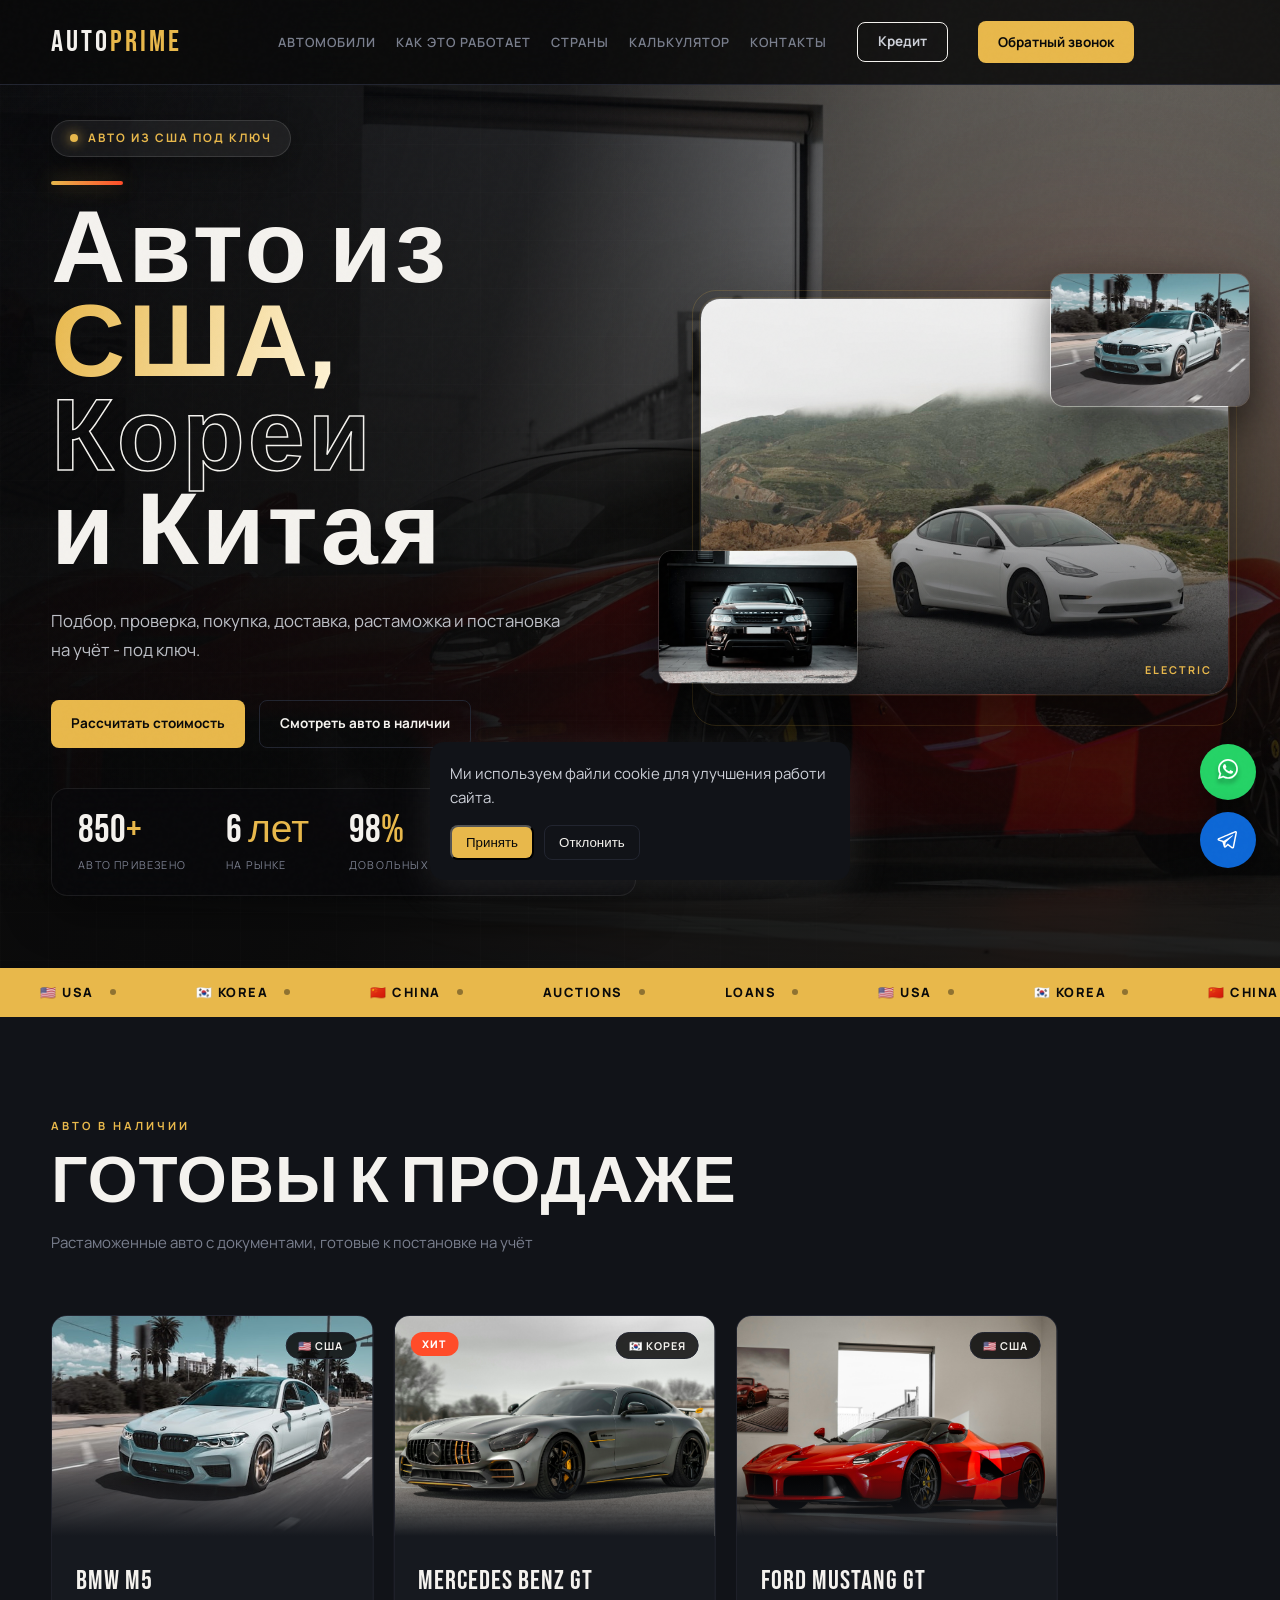
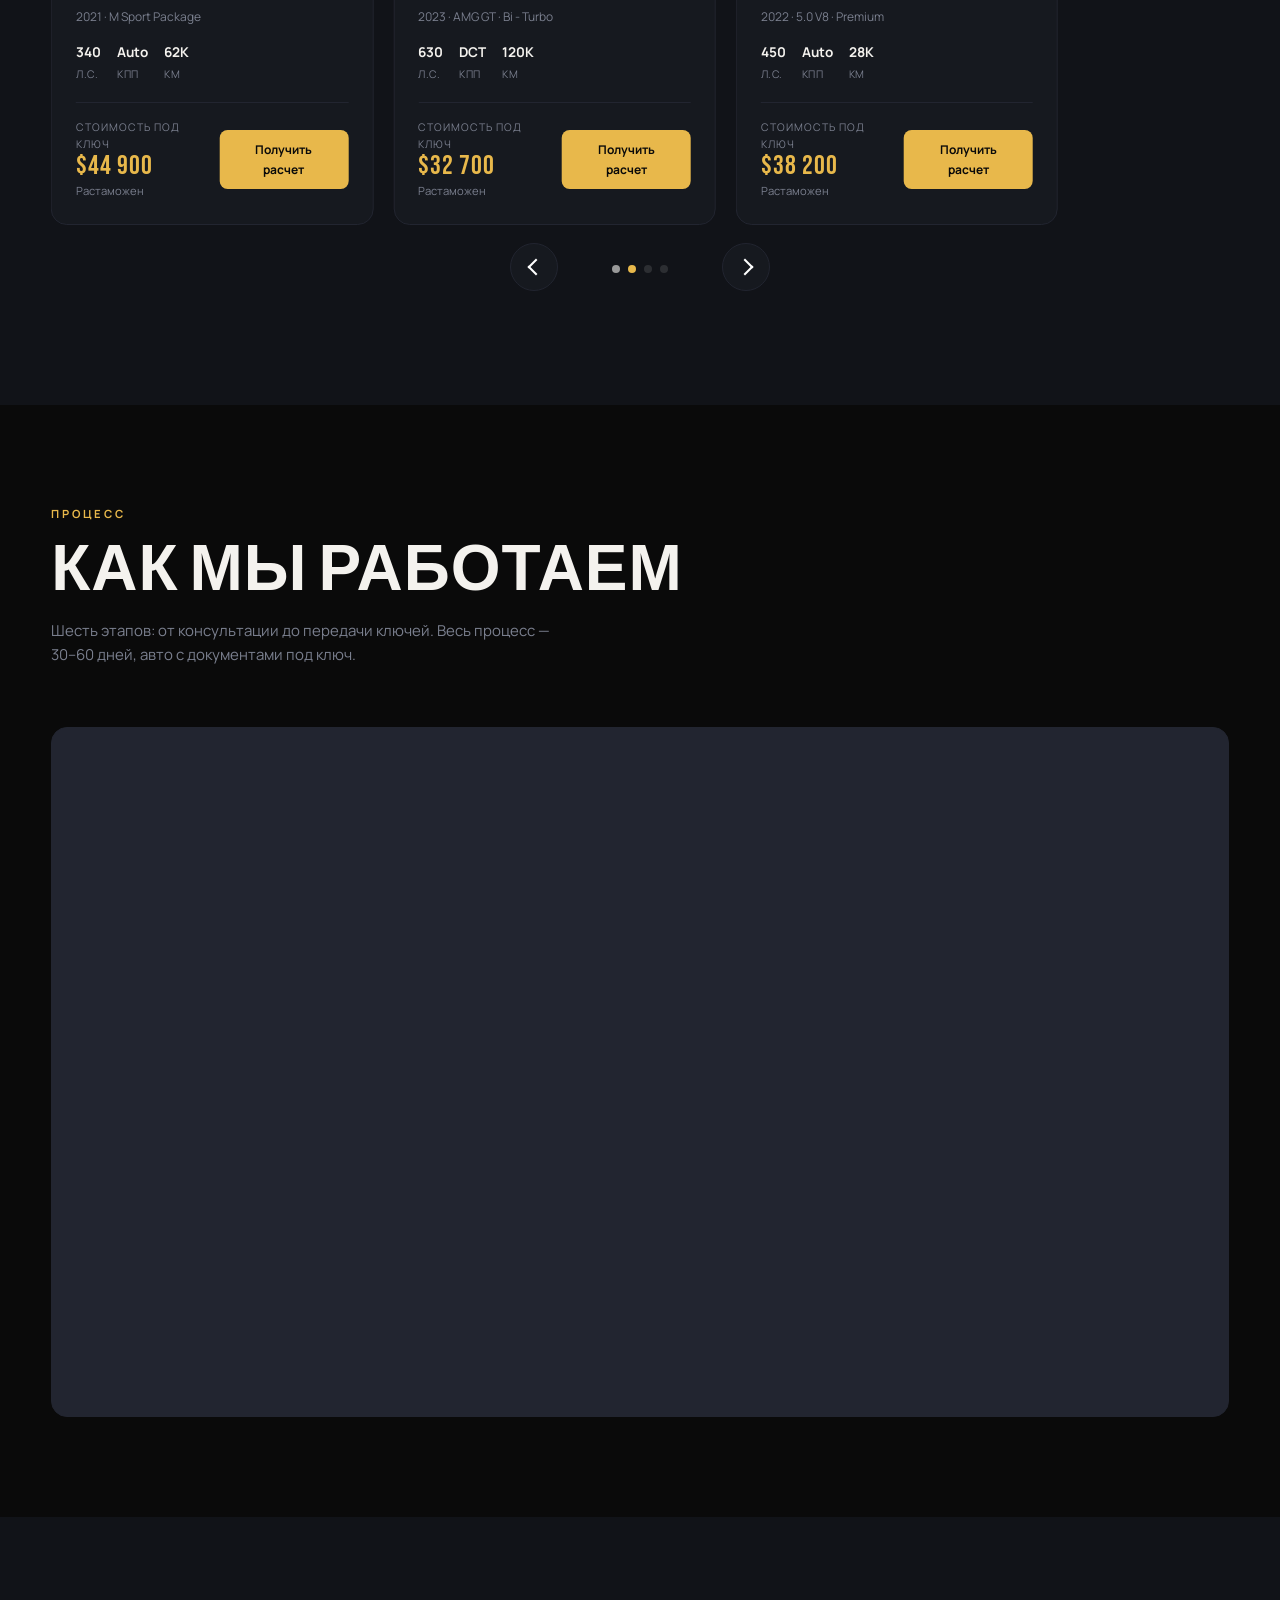
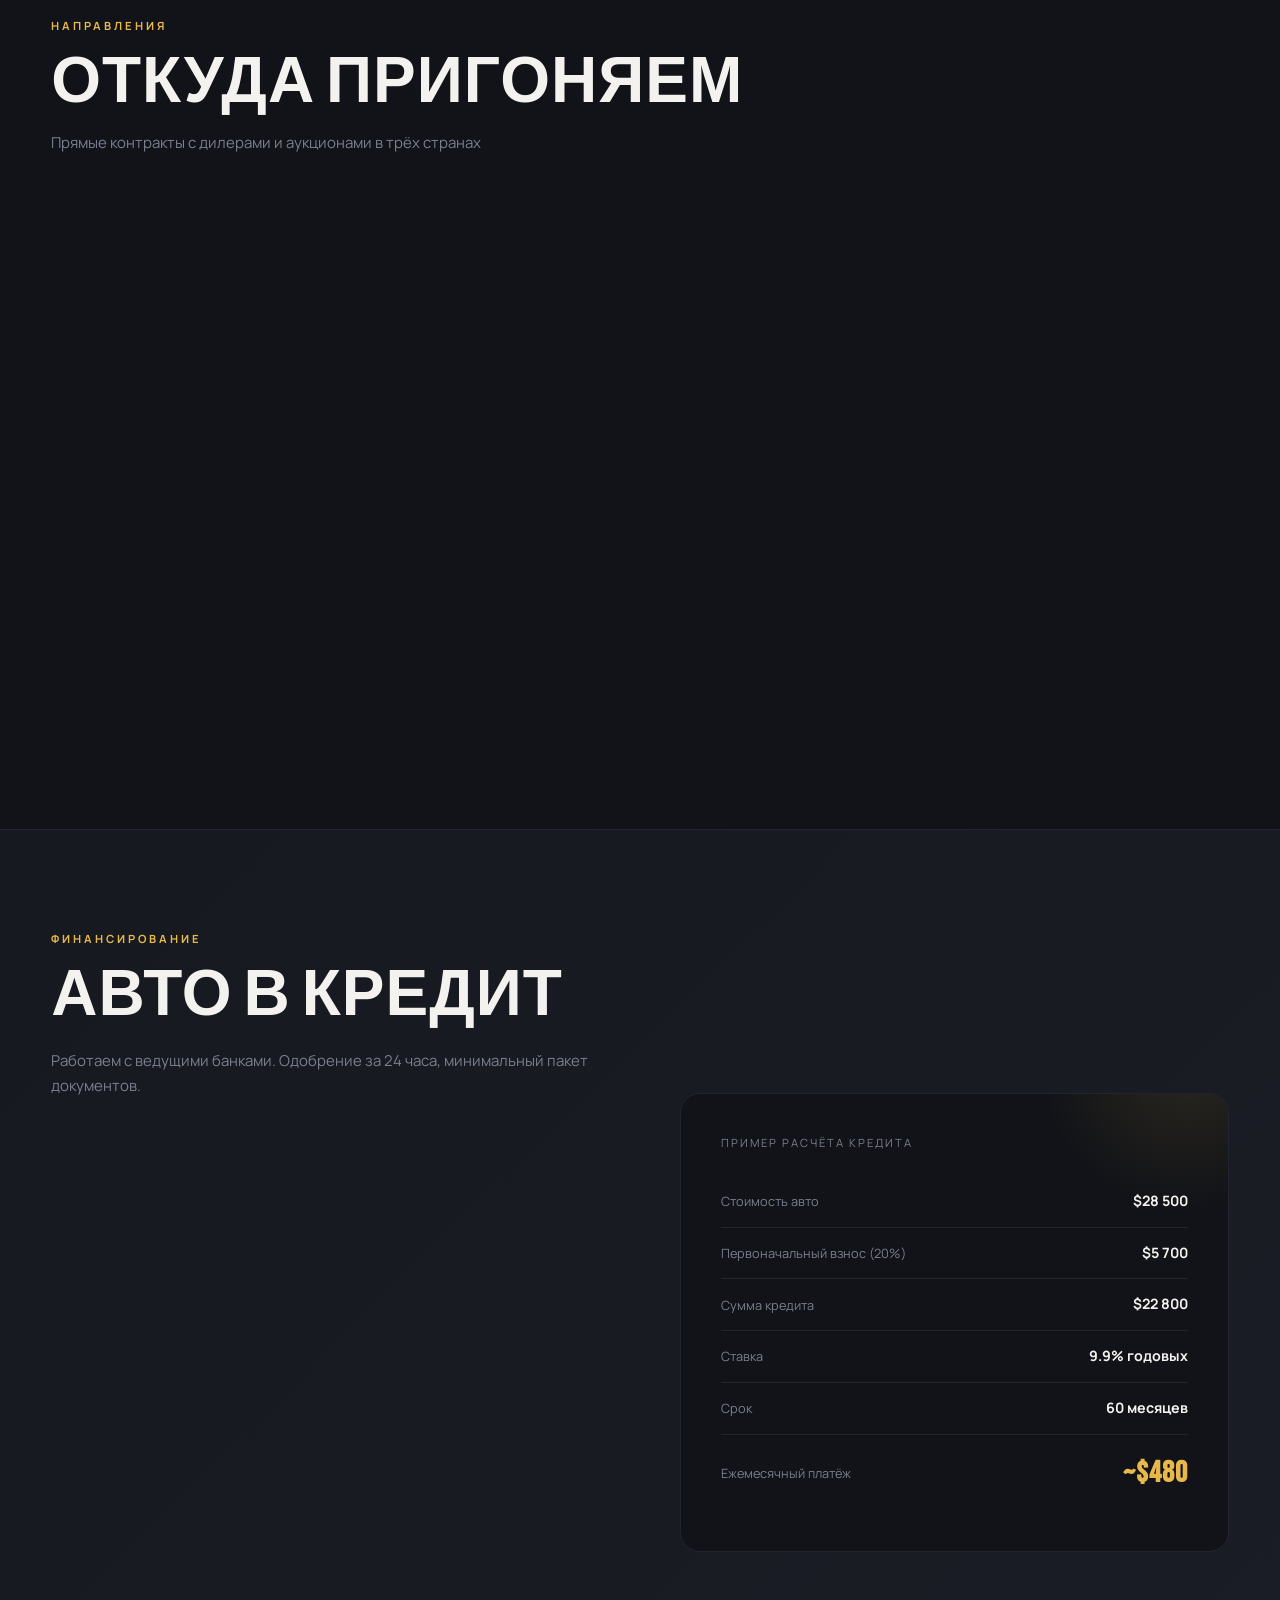
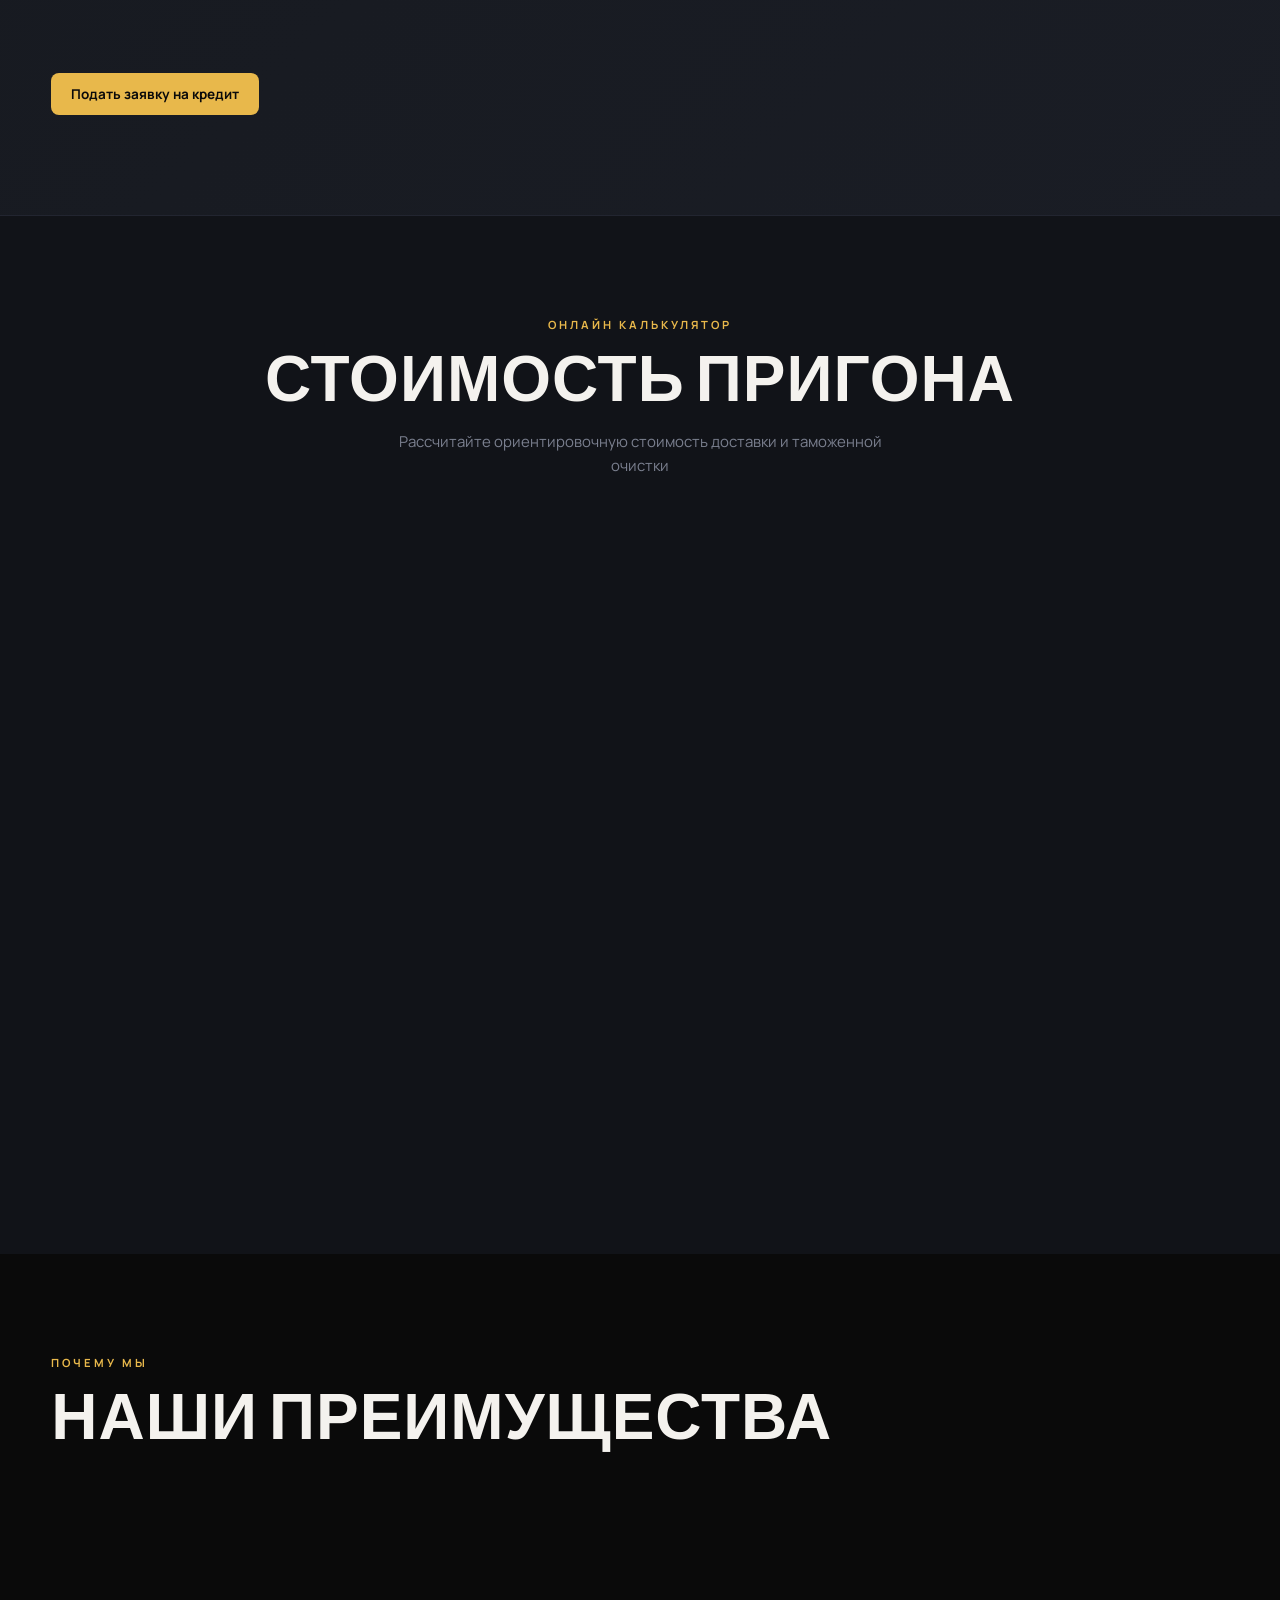
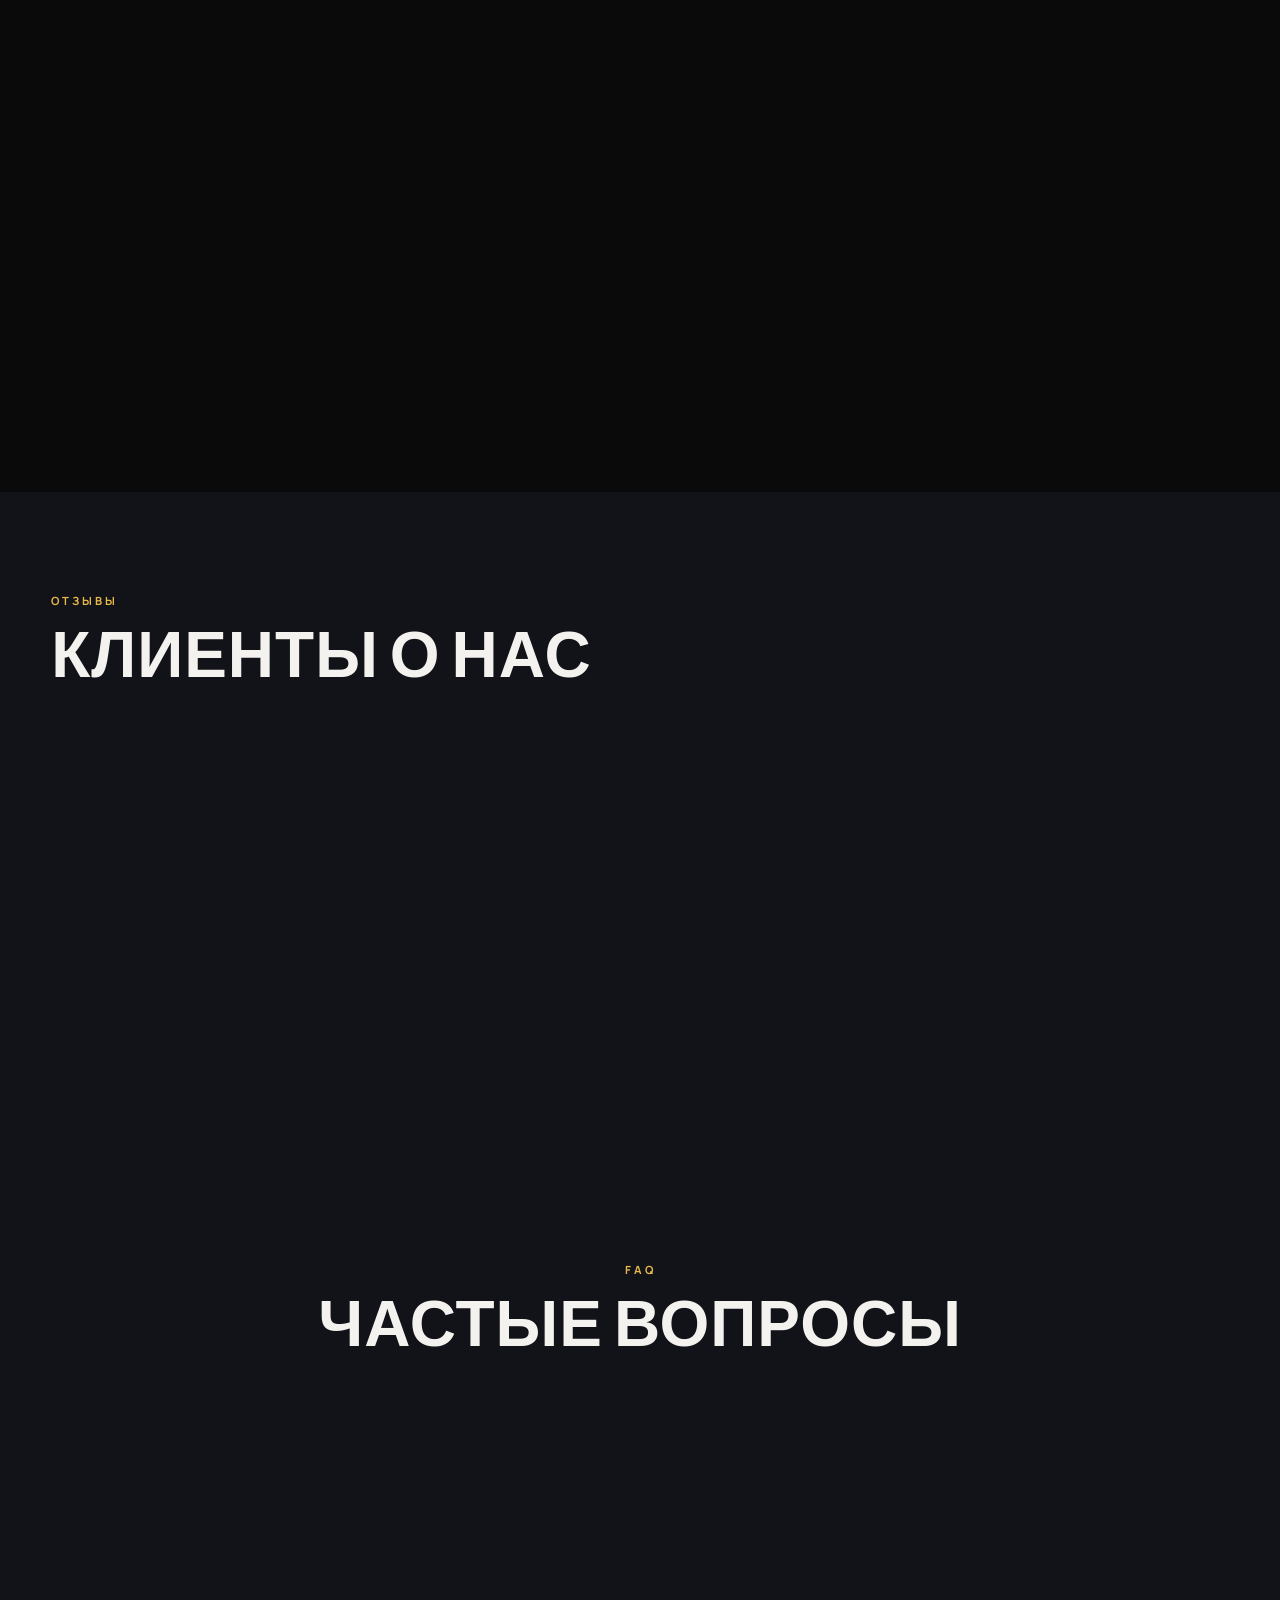
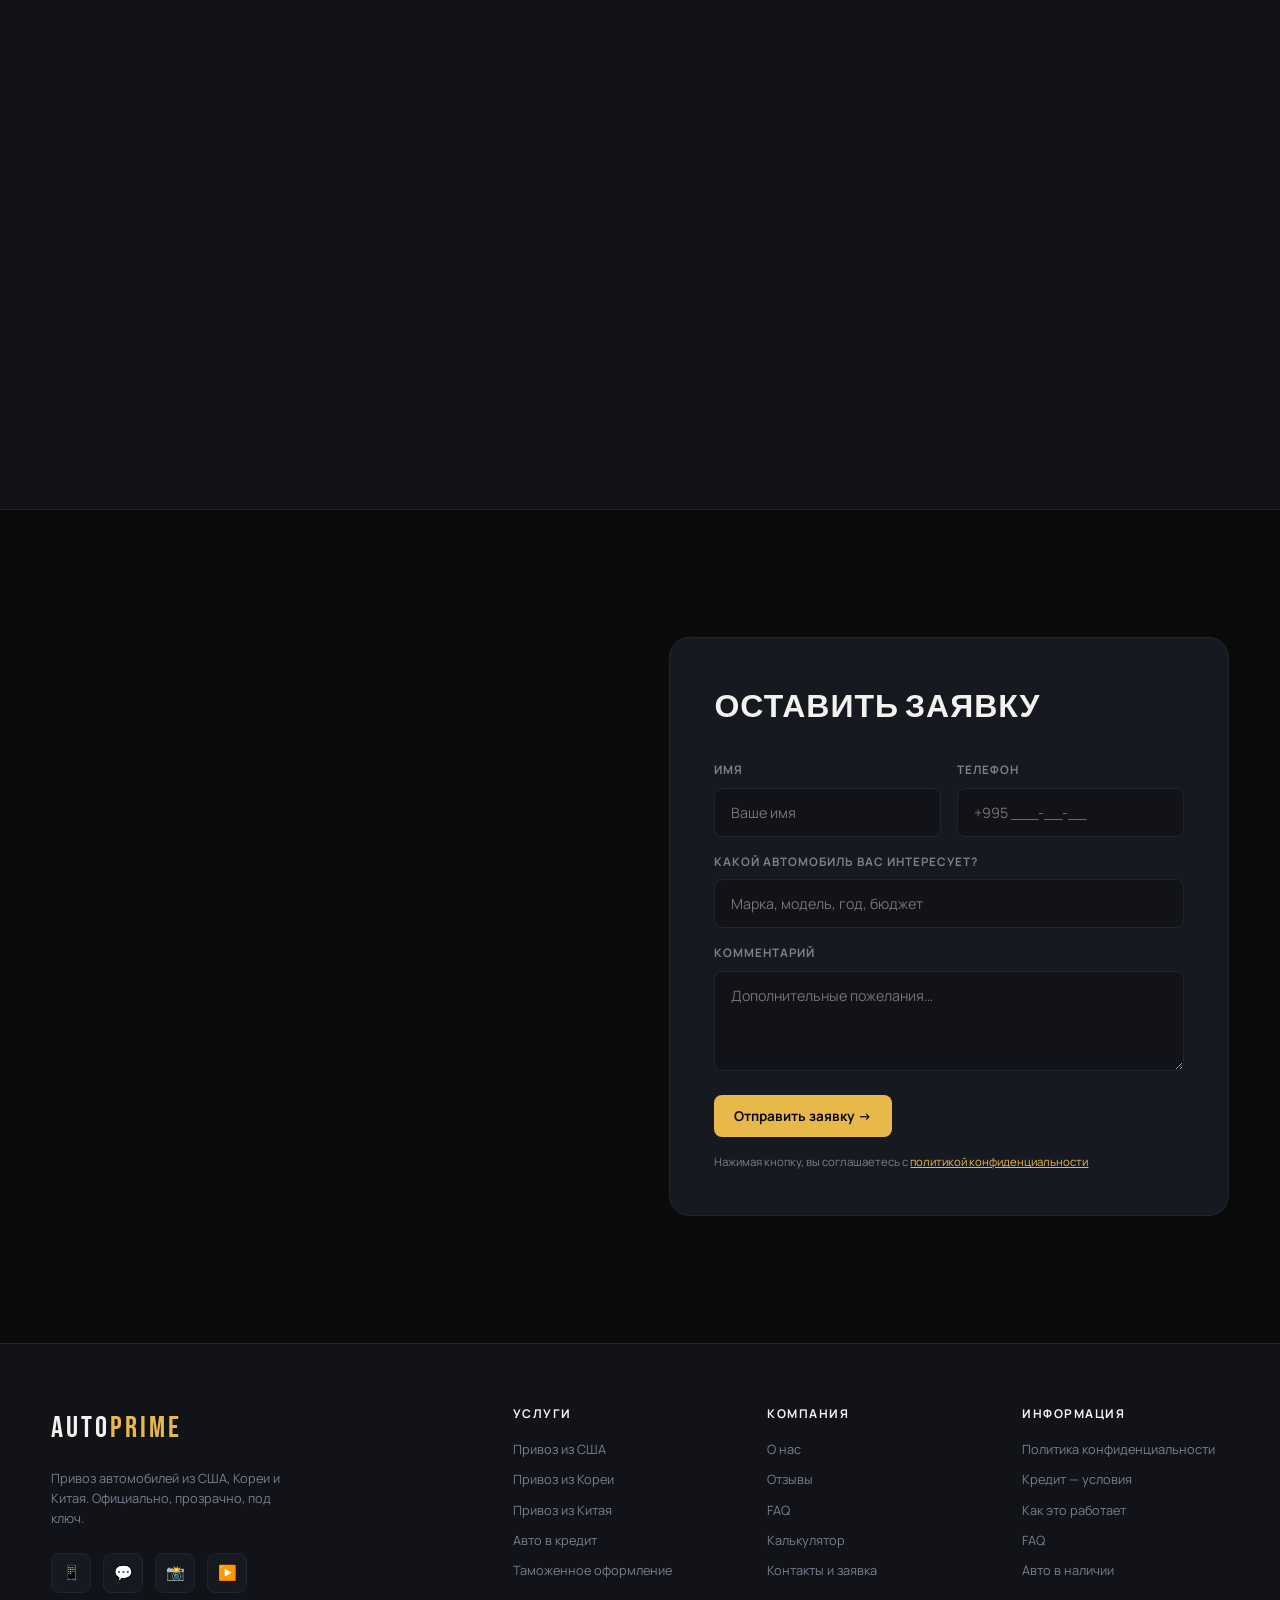
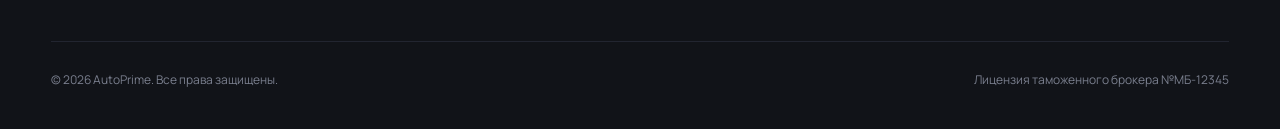
==== commit d8b377d8: "dfdfd" ====
--- a/index.html
+++ b/index.html
@@ -1051,11 +1051,14 @@
         slidesPerView: 2
       },
       960: {
+        slidesPerView: 2.5
+      },
+      1200: {
         slidesPerView: 3
       },
-      1200: {
+      1280: {
         slidesPerView: 3.5
-      }
+      },
     }
   });
 </script>
--- a/css/autoprime.css
+++ b/css/autoprime.css
@@ -498,7 +498,7 @@
   .slider-track {
     display: flex;
     gap: 24px;
-    transition: transform .5s cubic-bezier(.4,0,.2,1);
+    /* transition: transform .5s cubic-bezier(.4,0,.2,1); */
   }
   /* контейнер */
   .mySwiper {
@@ -587,7 +587,7 @@
   }
 
   .car-card {
-    min-width: 370px;  
+    width: 100%;
     background: var(--card);
     border: 1px solid var(--border);
     border-radius: 16px;
@@ -1512,7 +1512,7 @@
       padding: 0 28px;
     }
 
-    .car-card { min-width: 360px; }
+    /* .car-card { max-width: 100%; } */
     .car-info { padding: 16px; }
     .car-name { font-size: 1.45rem; }
 
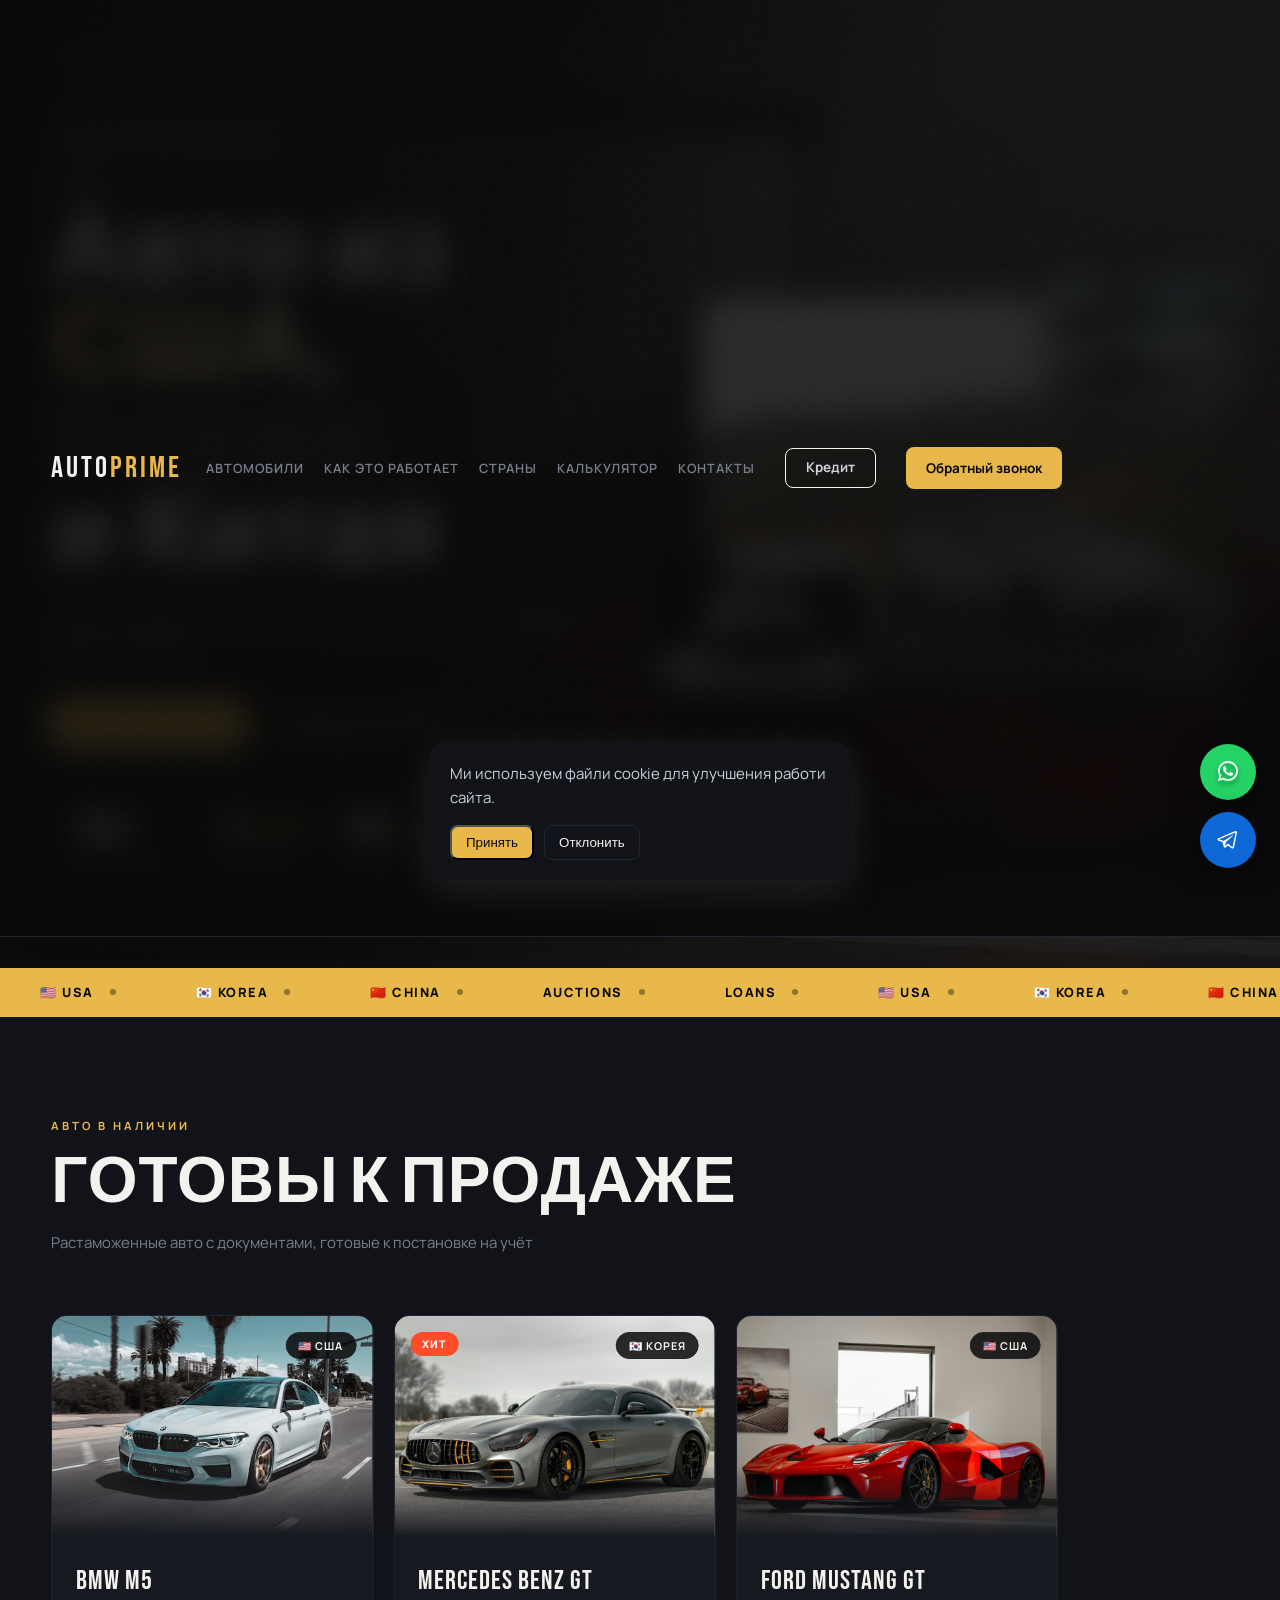
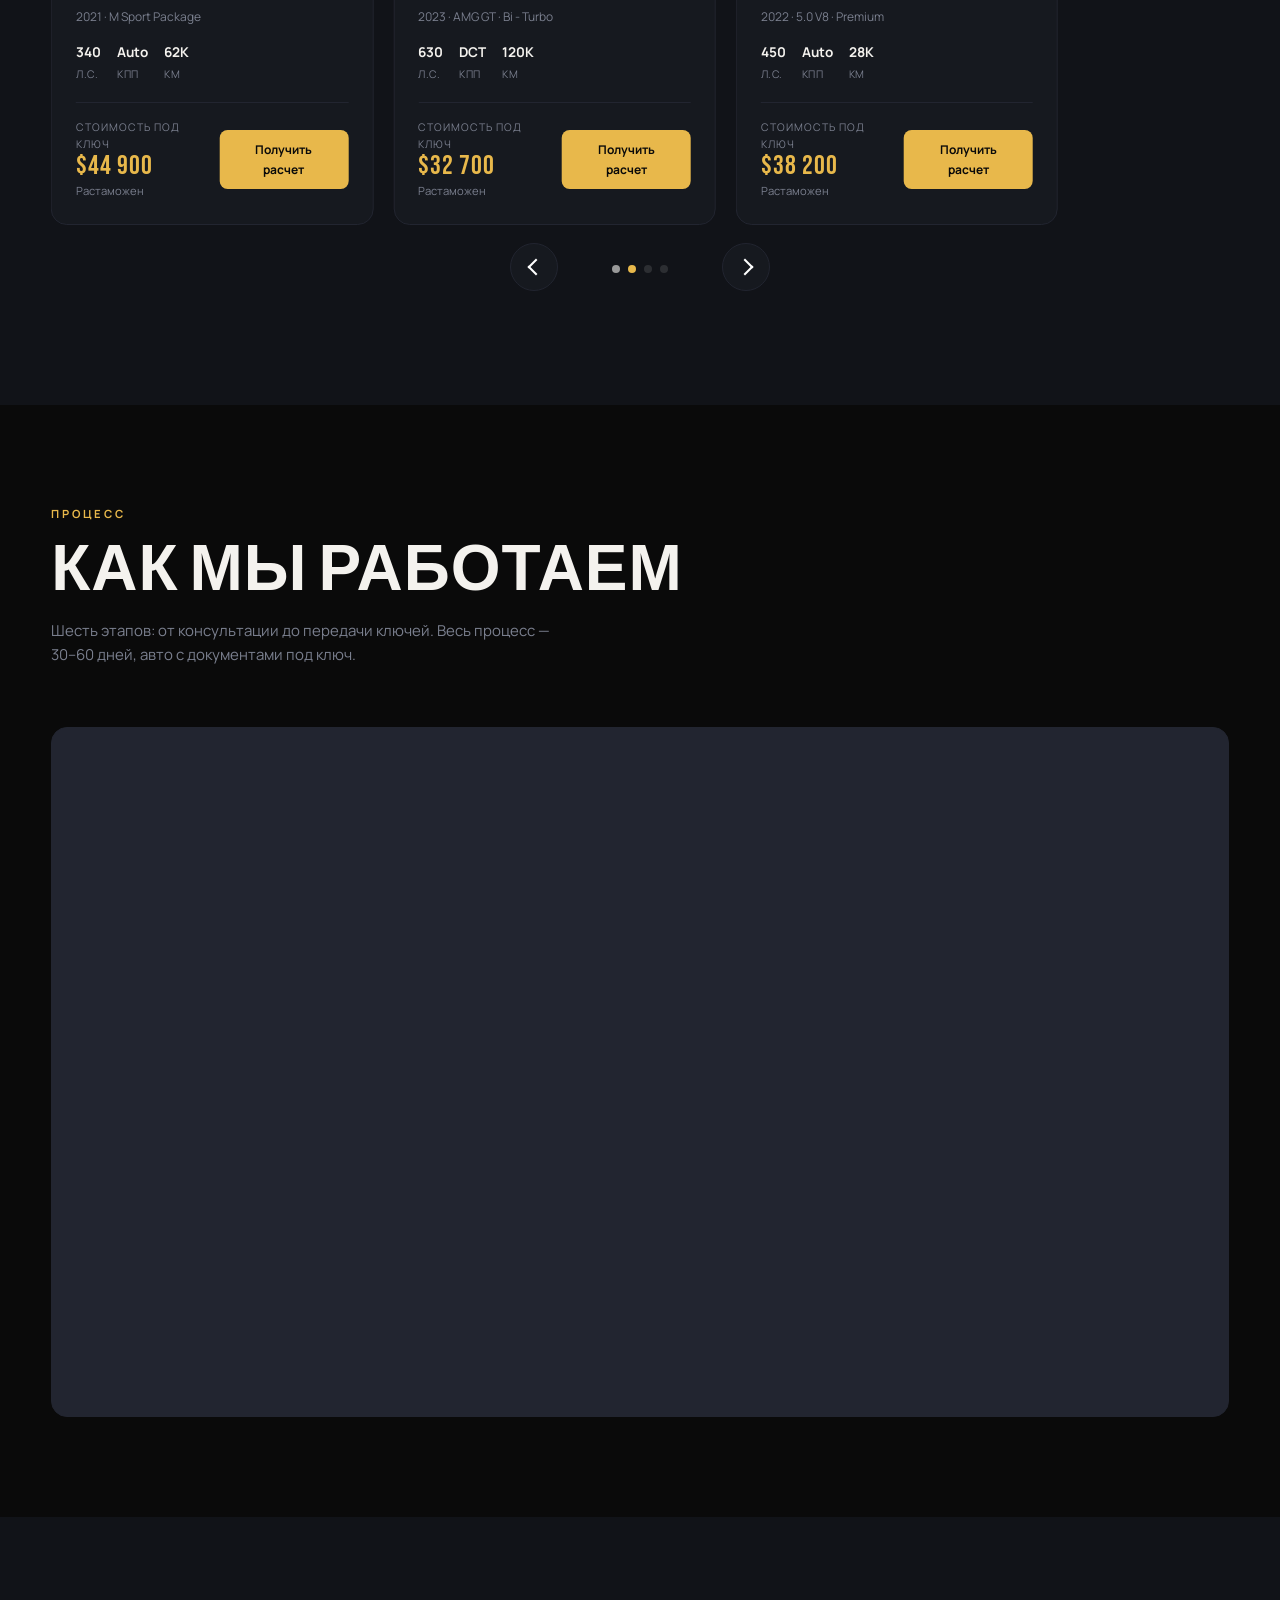
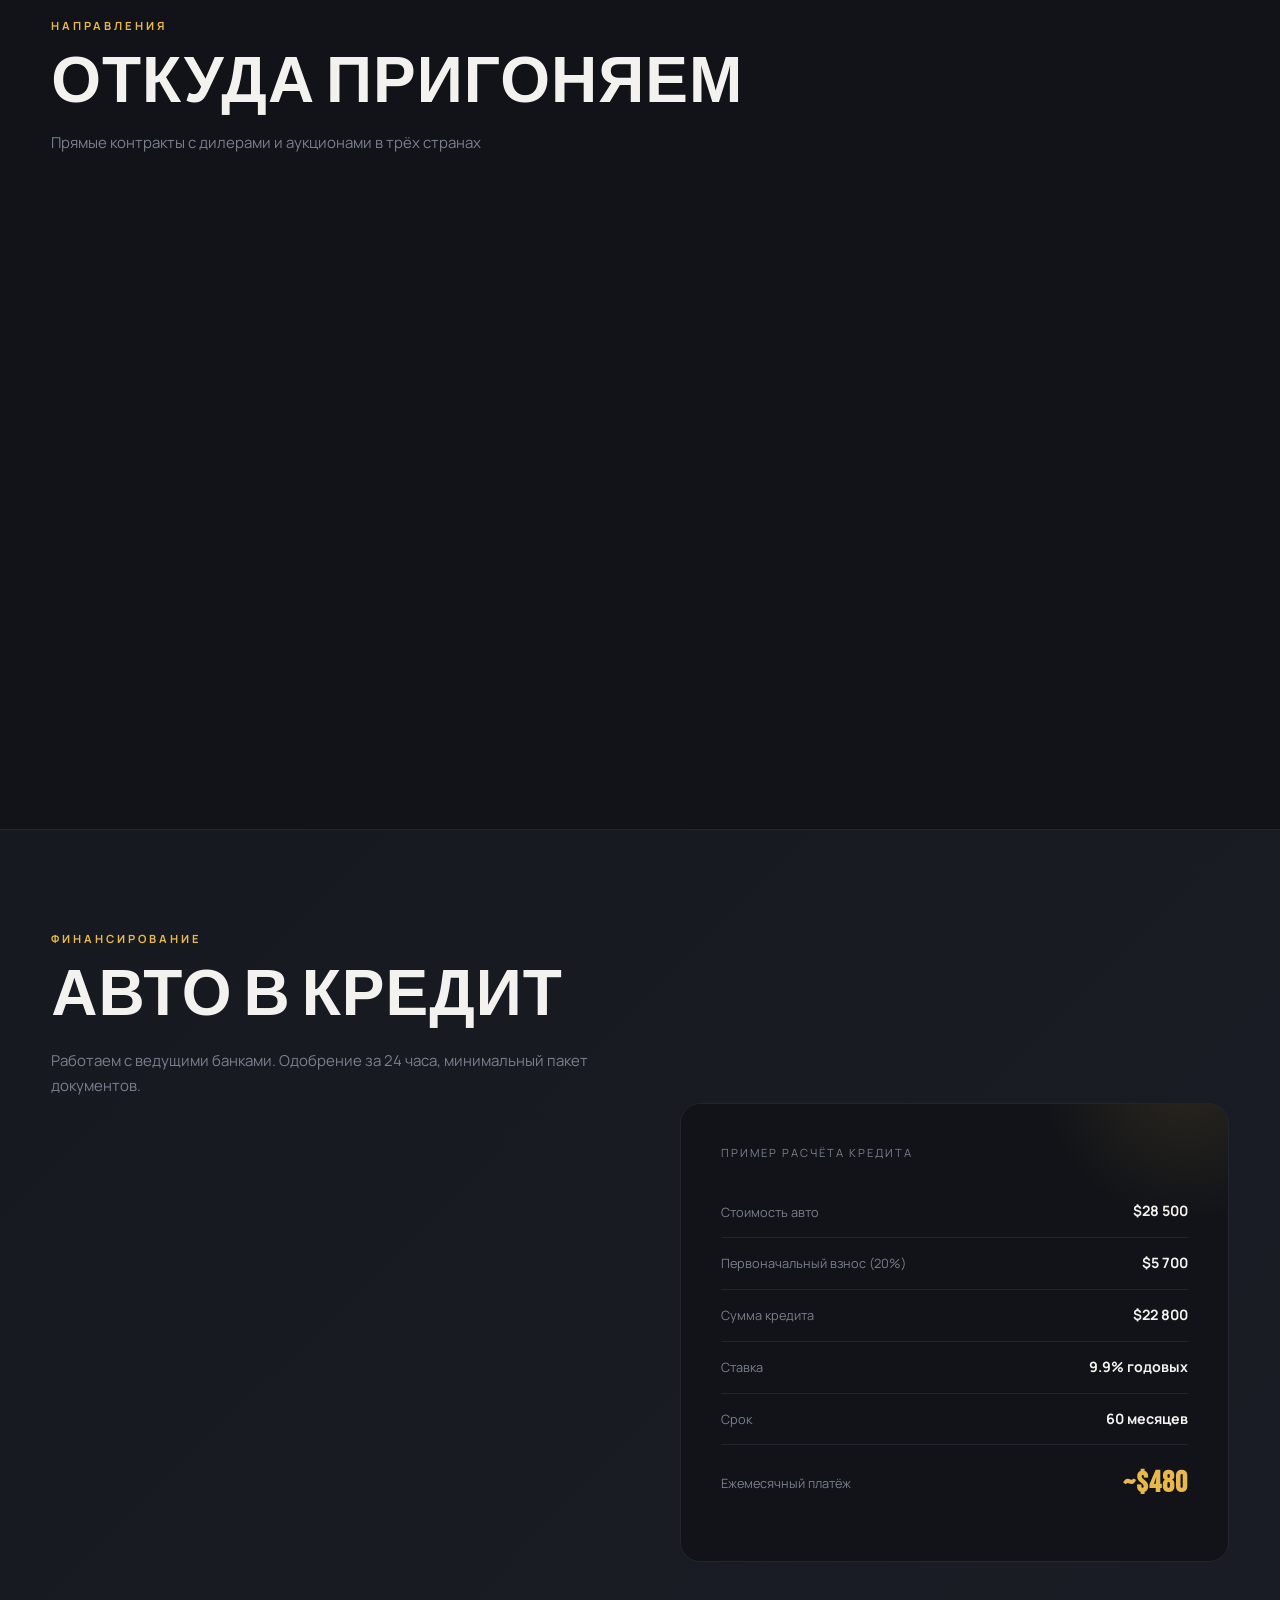
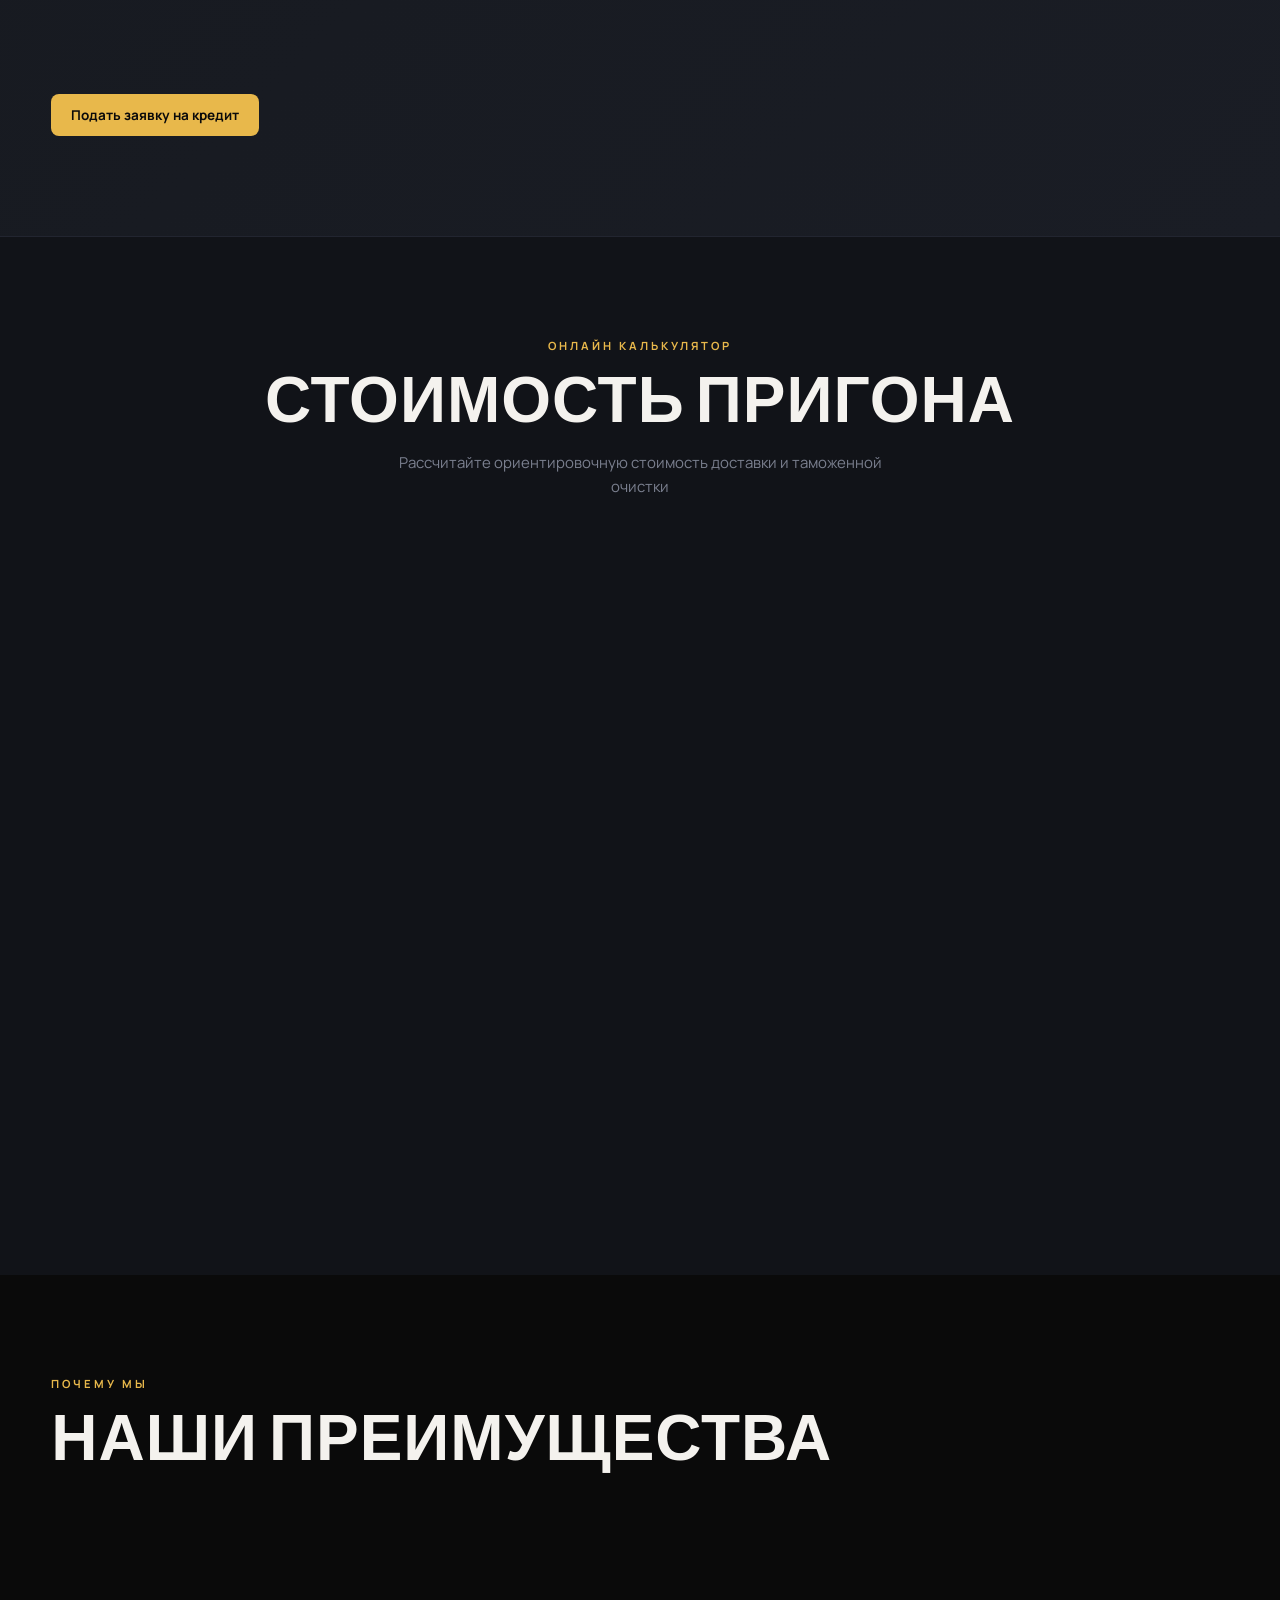
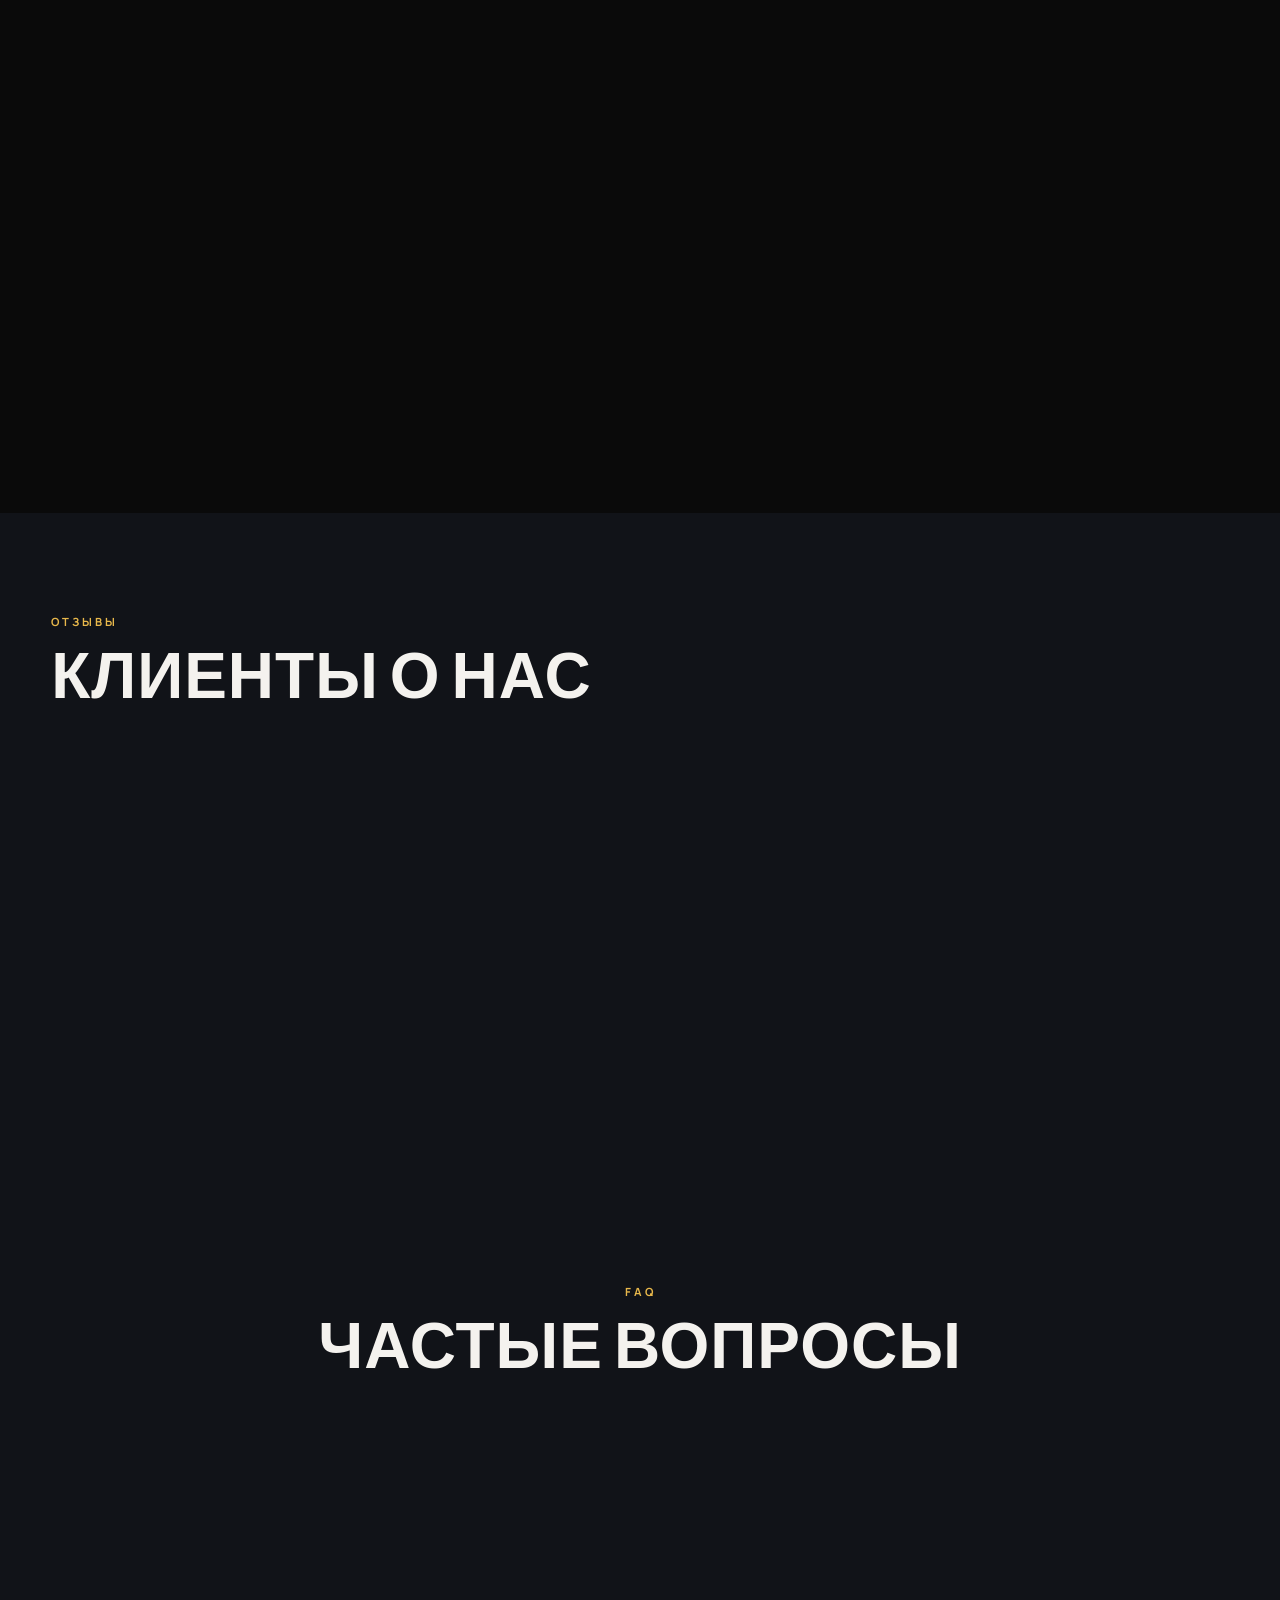
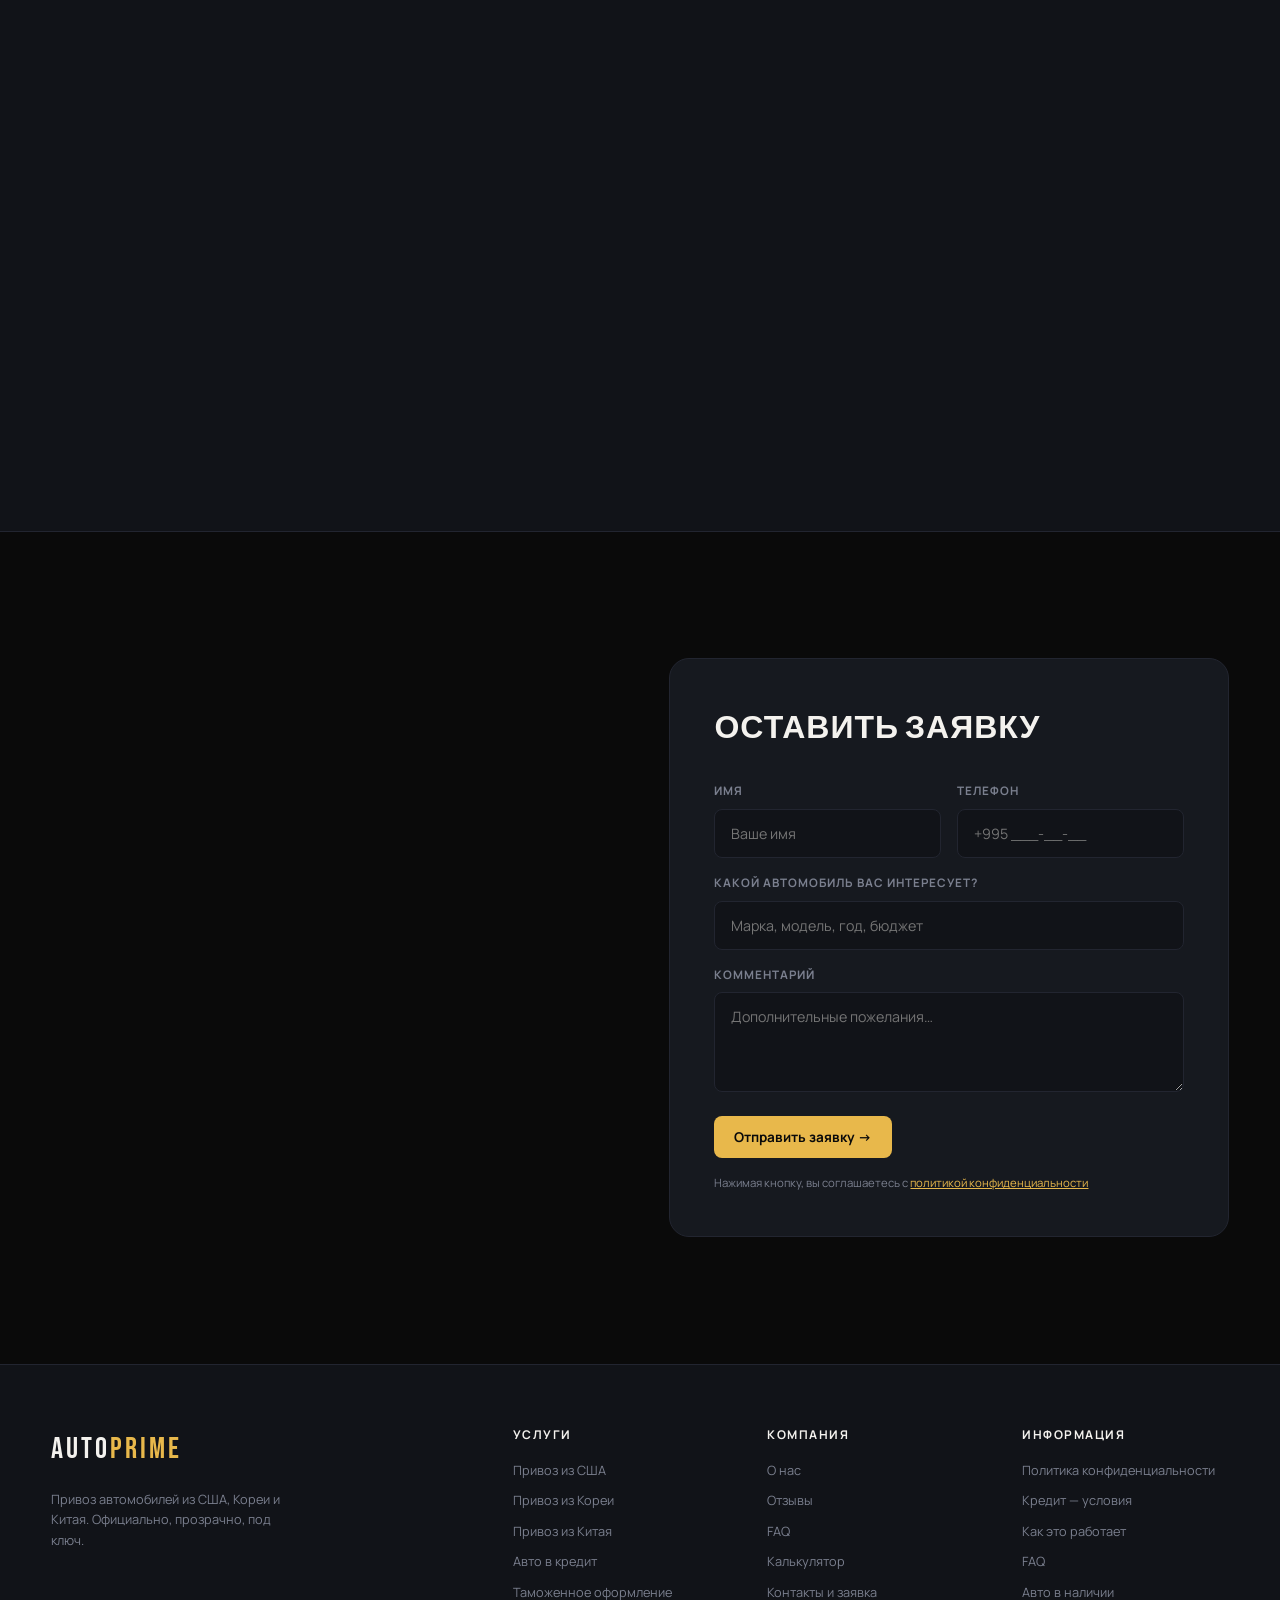
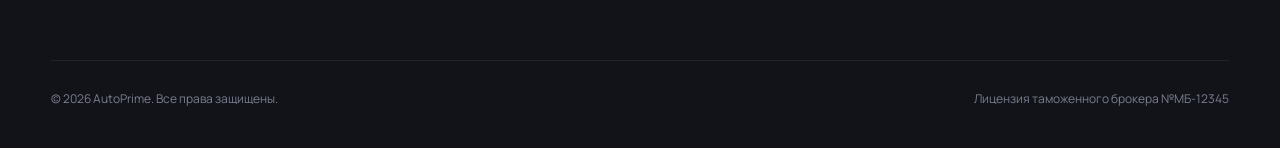
==== commit 92a3ac94: "wehnmjh" ====
--- a/index.html
+++ b/index.html
@@ -917,12 +917,6 @@
     <div class="footer-brand">
       <a href="#top" class="logo">AUTO<span>PRIME</span></a>
       <p>Привоз автомобилей из США, Кореи и Китая. Официально, прозрачно, под ключ.</p>
-      <div class="socials">
-        <div class="social-btn">📱</div>
-        <div class="social-btn">💬</div>
-        <div class="social-btn">📸</div>
-        <div class="social-btn">▶️</div>
-      </div>
     </div>
     <div class="footer-col">
       <h4>Услуги</h4>
--- a/css/autoprime.css
+++ b/css/autoprime.css
@@ -76,6 +76,8 @@
     display: flex;
     align-items: center;
     gap: 30px;
+    width: 100%;
+    height: 100vh;
   }
   .logo {
     font-family: 'Bebas Neue', sans-serif;
@@ -97,8 +99,9 @@
     transition: color .2s;
   }
   nav a:hover { color: var(--white); }
-
-  
+  .layout-shell--header .burger {
+      display: none;
+  }
   .btn {
     display: inline-flex;
     align-items: center;
@@ -587,7 +590,7 @@
   }
 
   .car-card {
-    width: 100%;
+    max-width: 100%;
     background: var(--card);
     border: 1px solid var(--border);
     border-radius: 16px;
@@ -896,7 +899,7 @@
   }
   .credit-benefit:hover { border-color: rgba(232,184,75,.3); }
   .cb-icon { font-size: 1.4rem; flex-shrink: 0; }
-  .cb-text h4 { font-size: .9rem; font-weight: 700; color: var(--white); margin-bottom: 4px; }
+  .cb-text h4 { font-size: 16.8px; font-weight: 700; color: var(--white); margin-bottom: 4px; }
   .cb-text p { font-size: .82rem; color: var(--muted); line-height: 1.5; }
 
   /* ── WHY US ── */
@@ -1231,6 +1234,9 @@
     background: #25D366;
     color: #fff;
   }
+   .sticky-wa img {
+    margin-top: 4px;
+  }
   .sticky-wa:hover {
     transform: scale(1.1);
     box-shadow: 0 12px 40px rgba(37, 211, 102, 0.45);
@@ -1394,14 +1400,18 @@
       right: -100%;
       width: 320px;
       min-height: 100%;
-      padding: 40px 10px;
+      padding: 120px 10px 30px;
       background: var(--dark);
       color: var(--white);
       transition: 0.3s;
     }
     .layout-shell--header nav {
       flex-direction: column;
-      min-height: 100%;
+      text-align: center;
+    }
+    .header-nav-wrapp a,
+    .header-nav-wrapp button {
+      width: 200px;
     }
     .layout-shell--header .header-nav-wrapp.active {
       right: 0;
@@ -1497,7 +1507,16 @@
       font-size: 0.92rem;
       margin-top: 12px;
     }
-
+    .modal {
+      padding: 36px 24px;
+      width: 94%;
+    }
+    .modal h3 {
+      font-size: 18px;
+    }
+    .contact-form p {
+      text-align: center;
+    }
     h2 {
       font-size: clamp(1.85rem, 9vw, 2.65rem);
     }
@@ -1505,6 +1524,8 @@
     .btn {
       padding: 18px 36px;
       font-size: 0.82rem;
+      margin: 0 auto;
+      display: block;
     }
   
     .ticker-item {
@@ -1529,8 +1550,11 @@
     }
 
     .footer-inner {
-      grid-template-columns: 1fr;
-      gap: 28px;
+      display: flex;
+      flex-wrap: wrap;
+    }
+    .footer-inner .footer-brand {
+      width: 100%;
     }
   }
 
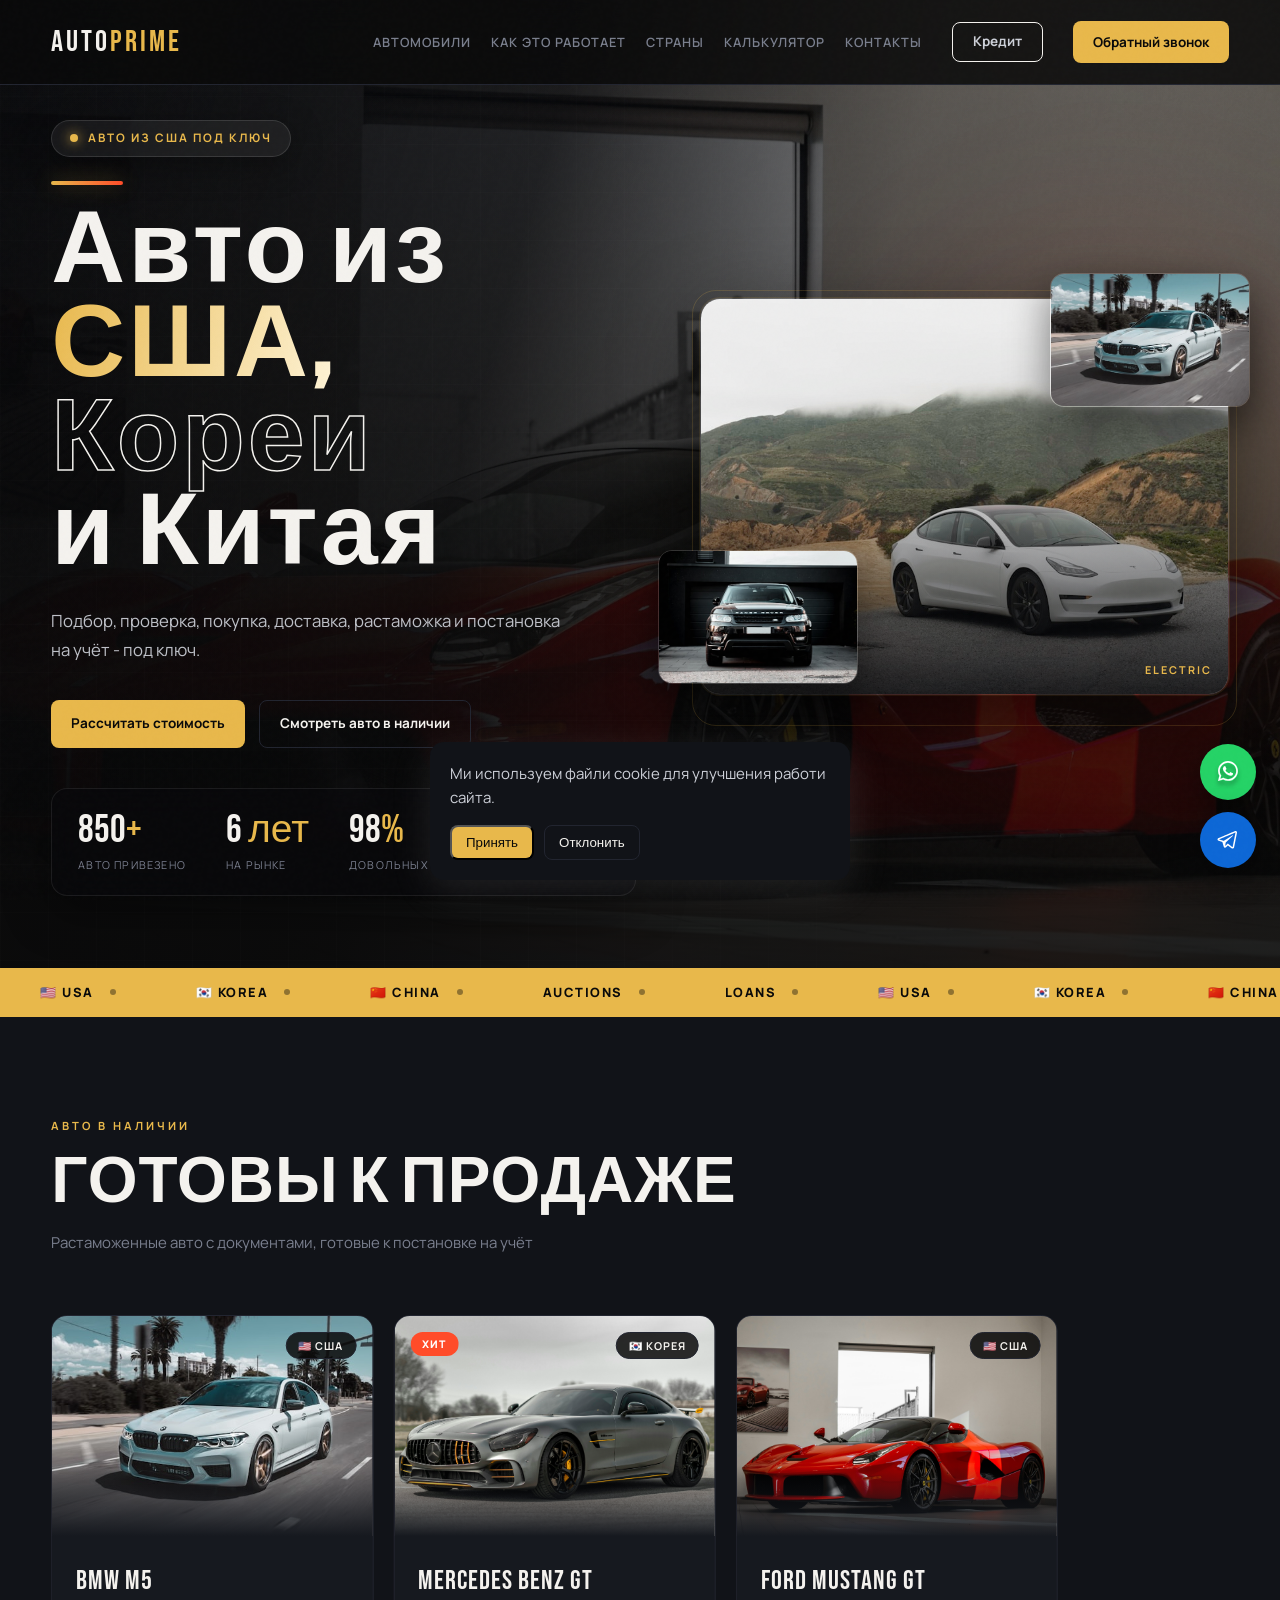
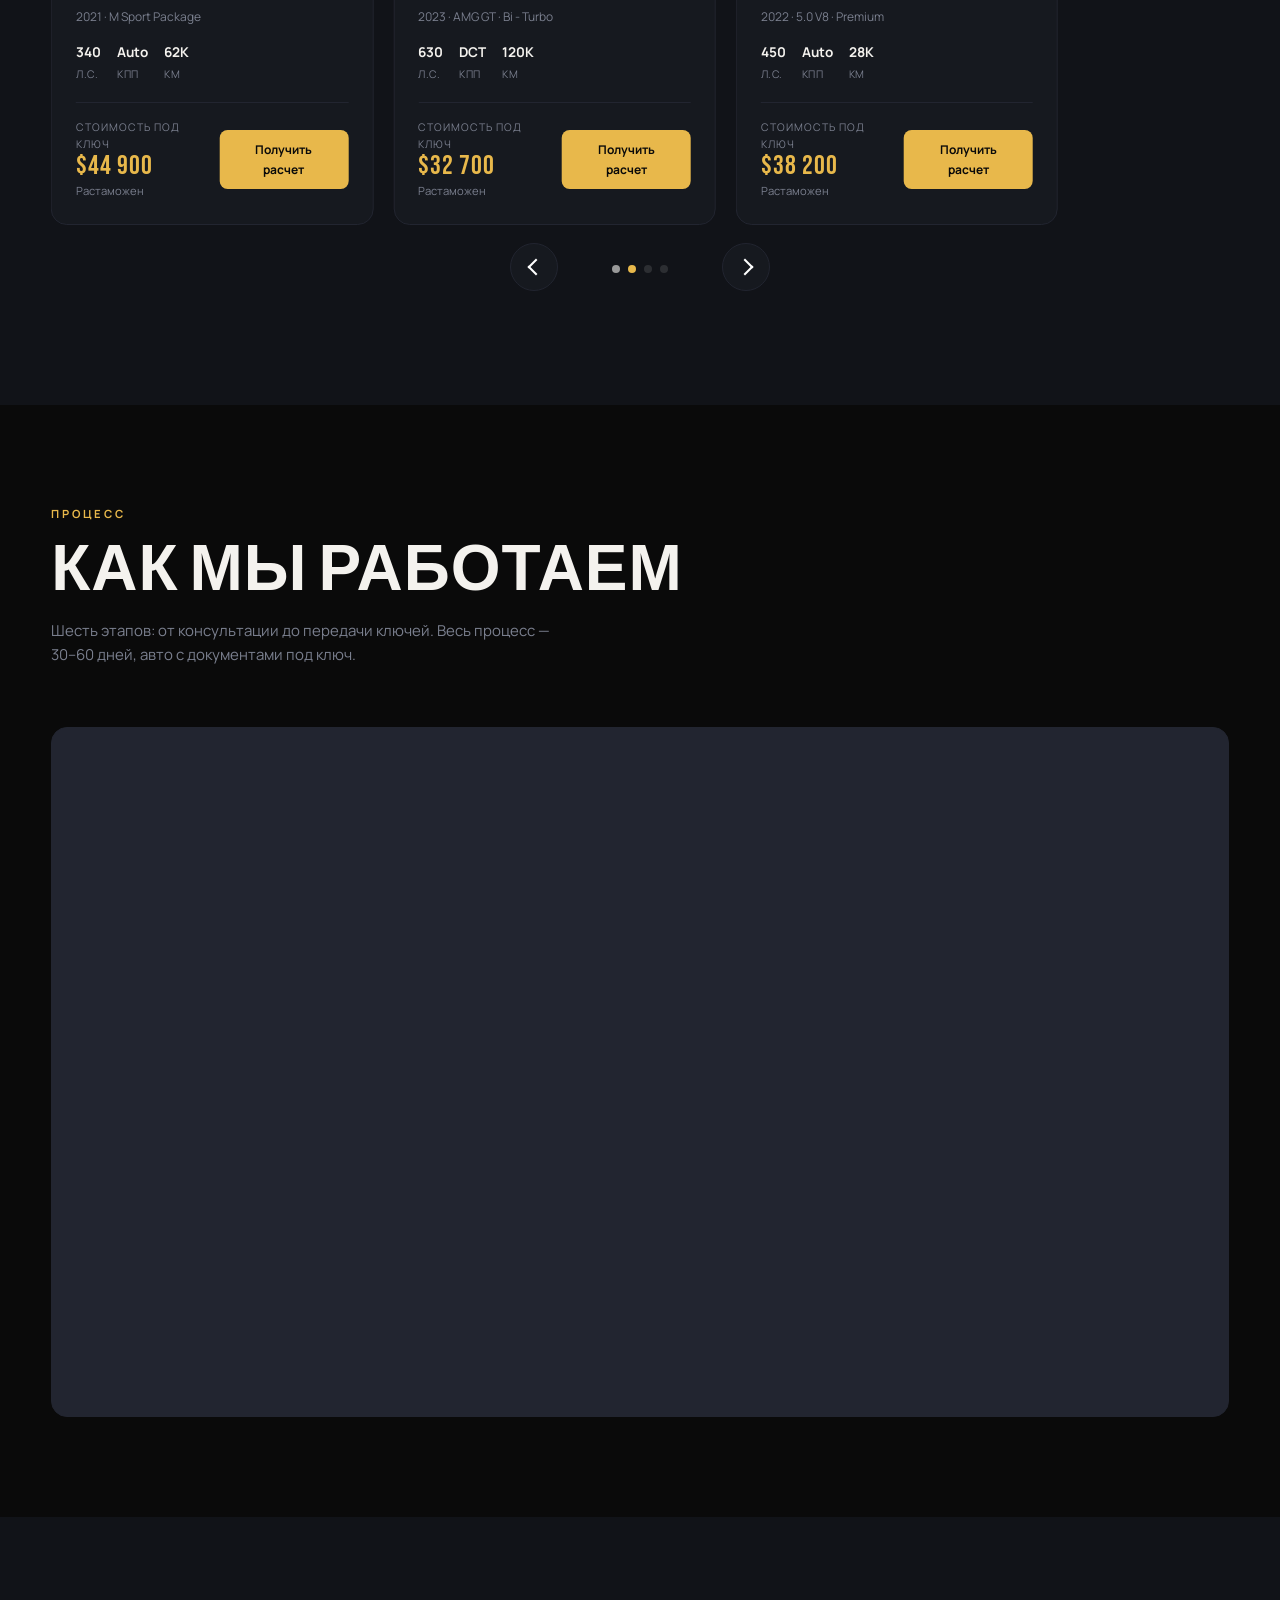
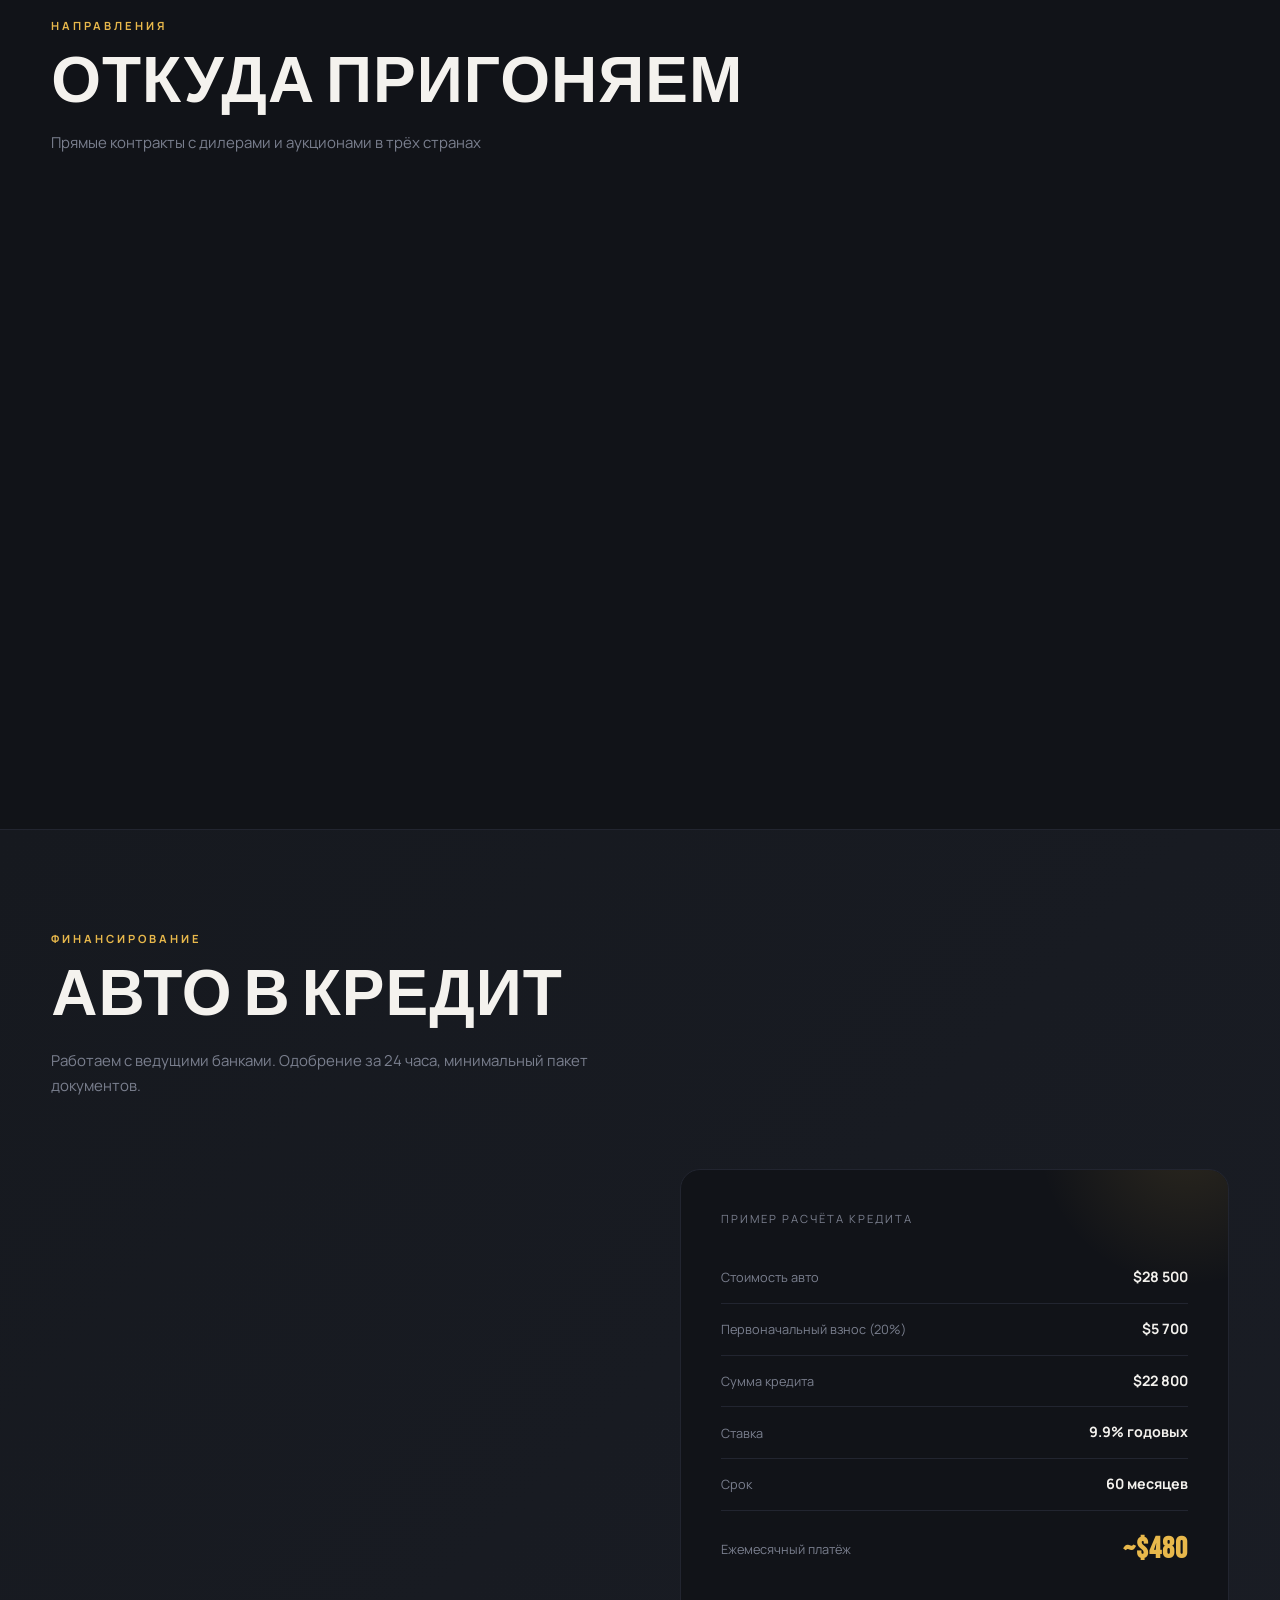
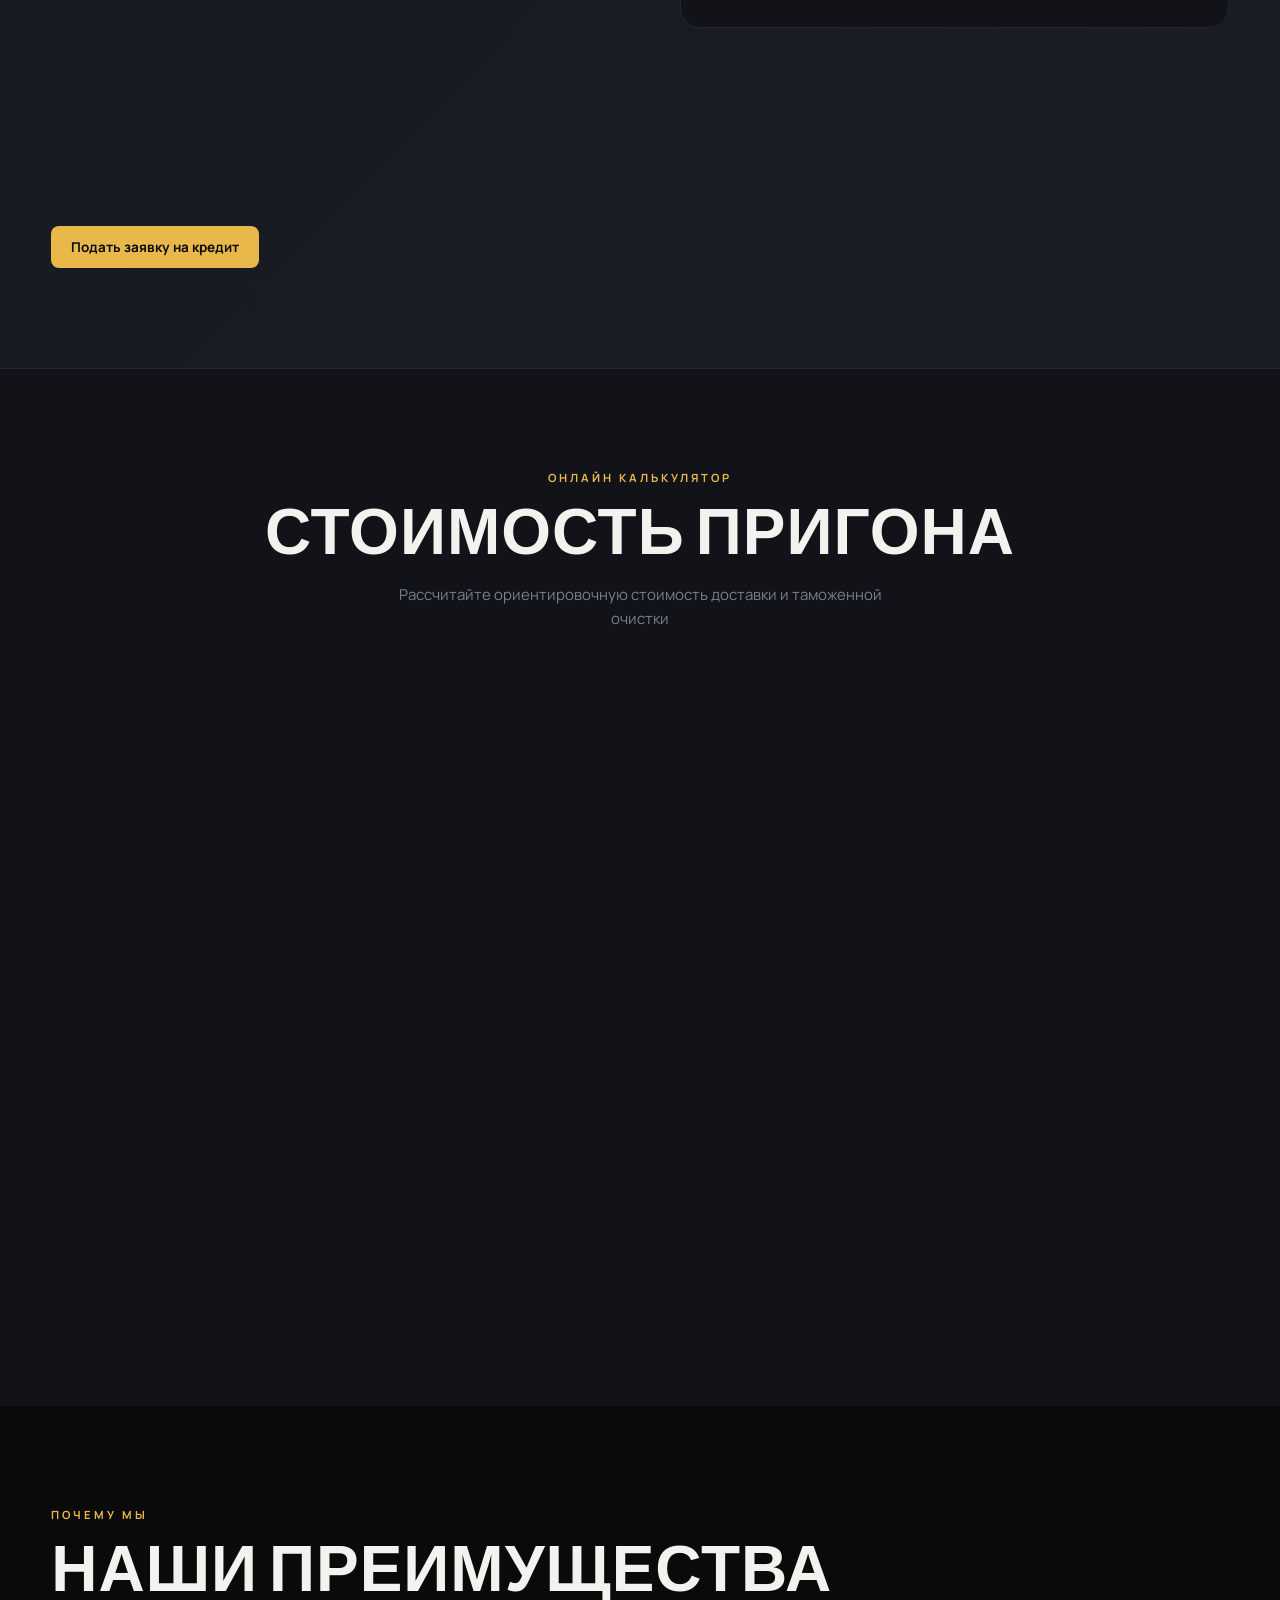
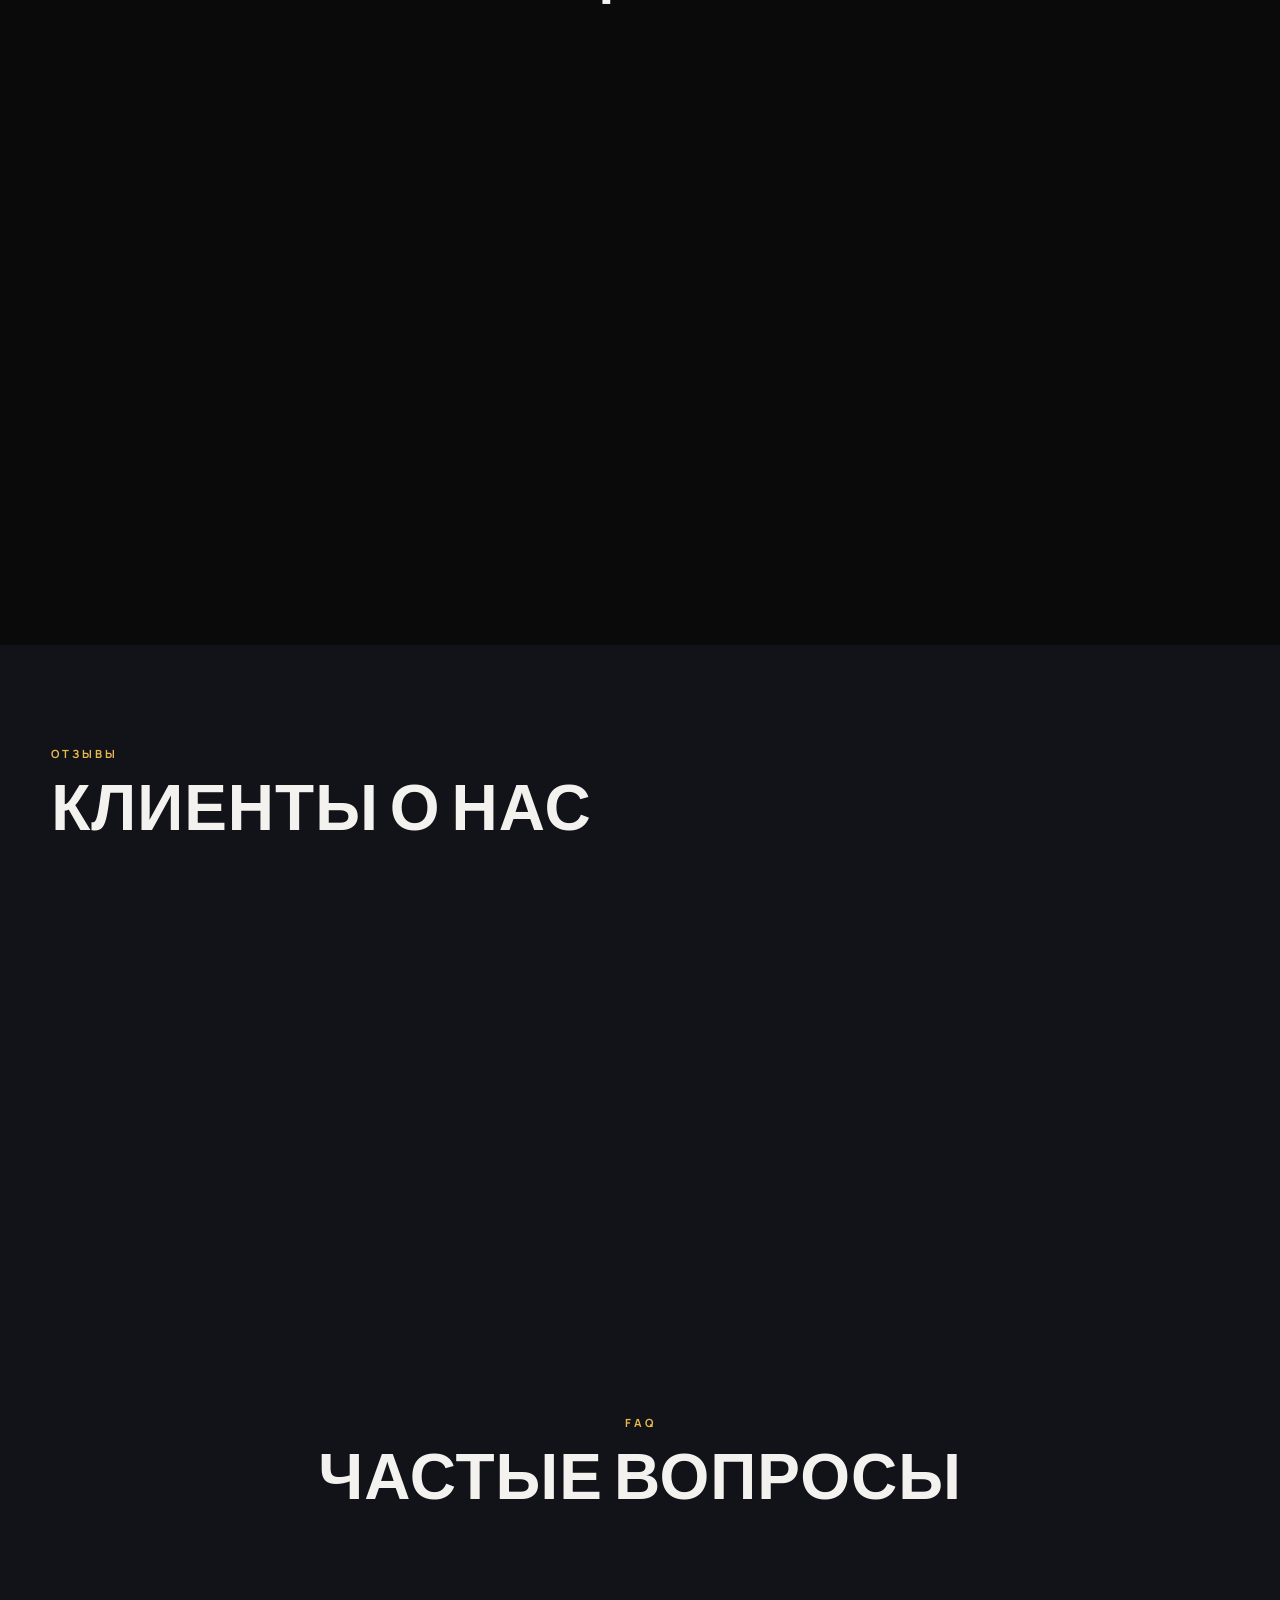
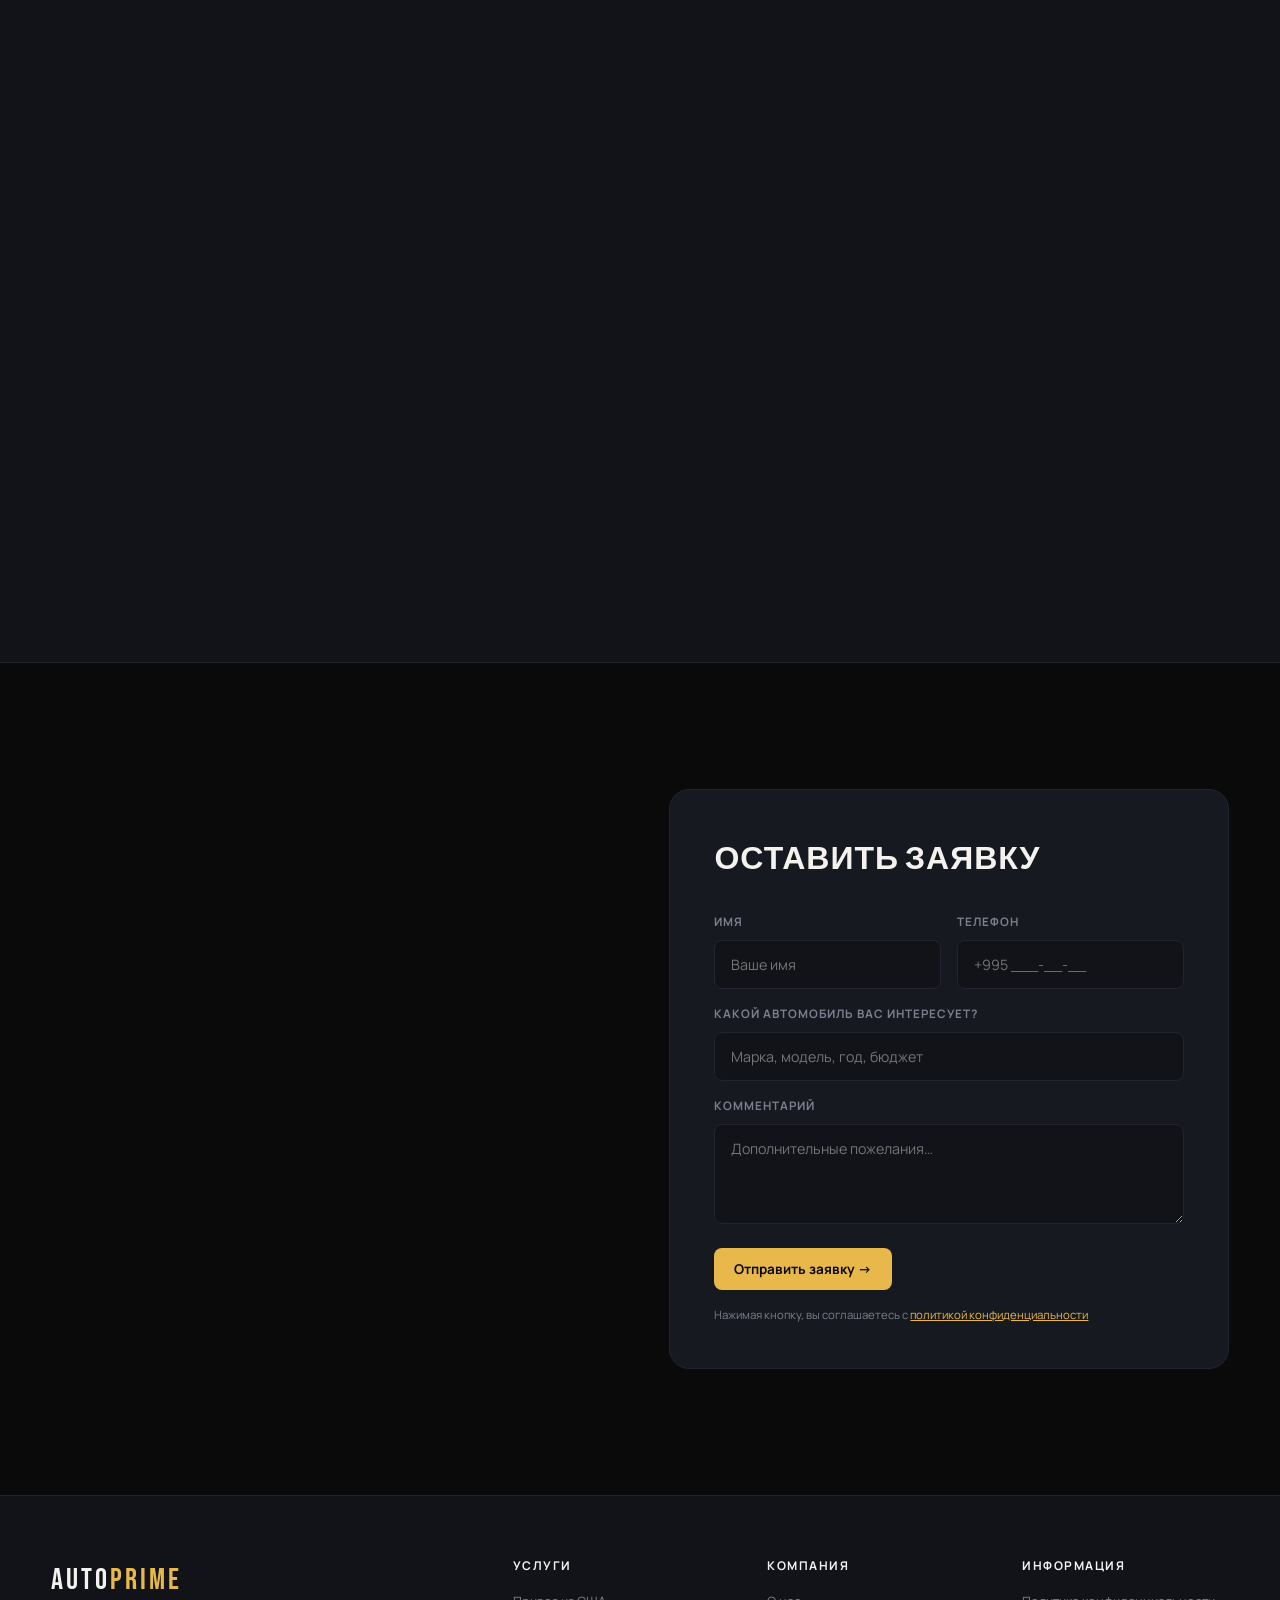
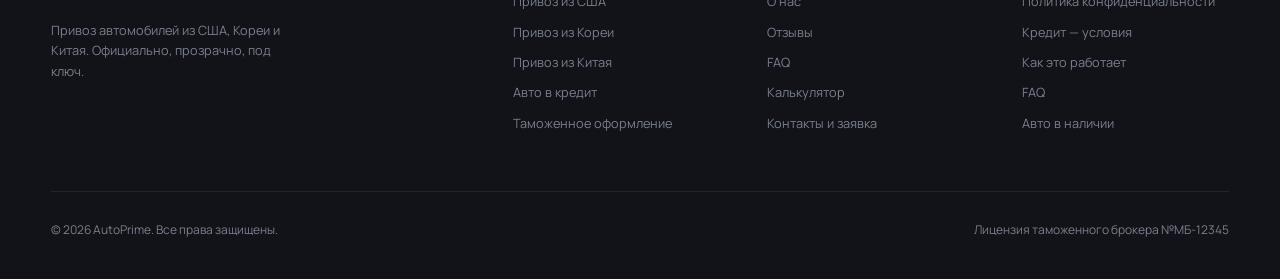
==== commit d8ccef07: "rtrtt" ====
--- a/index.html
+++ b/index.html
@@ -583,6 +583,13 @@
           <div class="cb-text">
             <h4>До 7 лет</h4>
             <p>Срок кредитования до 84 месяцев. Комфортный ежемесячный платёж.</p>
+          </div>
+        </div>
+         <div class="credit-benefit">
+          <div class="cb-icon">0️⃣</div>
+          <div class="cb-text">
+            <h4>Рассрочка</h4>
+            <p>Рассрочка на 2 года с нулевой процентной ставкой.</p>
           </div>
         </div>
         <div class="credit-benefit">
--- a/css/autoprime.css
+++ b/css/autoprime.css
@@ -76,8 +76,6 @@
     display: flex;
     align-items: center;
     gap: 30px;
-    width: 100%;
-    height: 100vh;
   }
   .logo {
     font-family: 'Bebas Neue', sans-serif;
@@ -1102,7 +1100,11 @@
   }
   .ci-icon { font-size: 1.3rem; }
   .ci-label { font-size: .75rem; color: var(--muted); text-transform: uppercase; letter-spacing: 1px; }
-  .ci-val { font-weight: 600; color: var(--white); font-size: .95rem; }
+  .ci-val { 
+    font-weight: 600; 
+    color: var(--white) !important; 
+    font-size: .95rem; 
+  }
 
   .contact-form {
     background: var(--card);
@@ -1411,10 +1413,12 @@
     }
     .header-nav-wrapp a,
     .header-nav-wrapp button {
-      width: 200px;
+      width: 226px;
     }
     .layout-shell--header .header-nav-wrapp.active {
       right: 0;
+      height: 100vh;
+      width: 100%;
     }
     .lock {
       overflow: hidden;
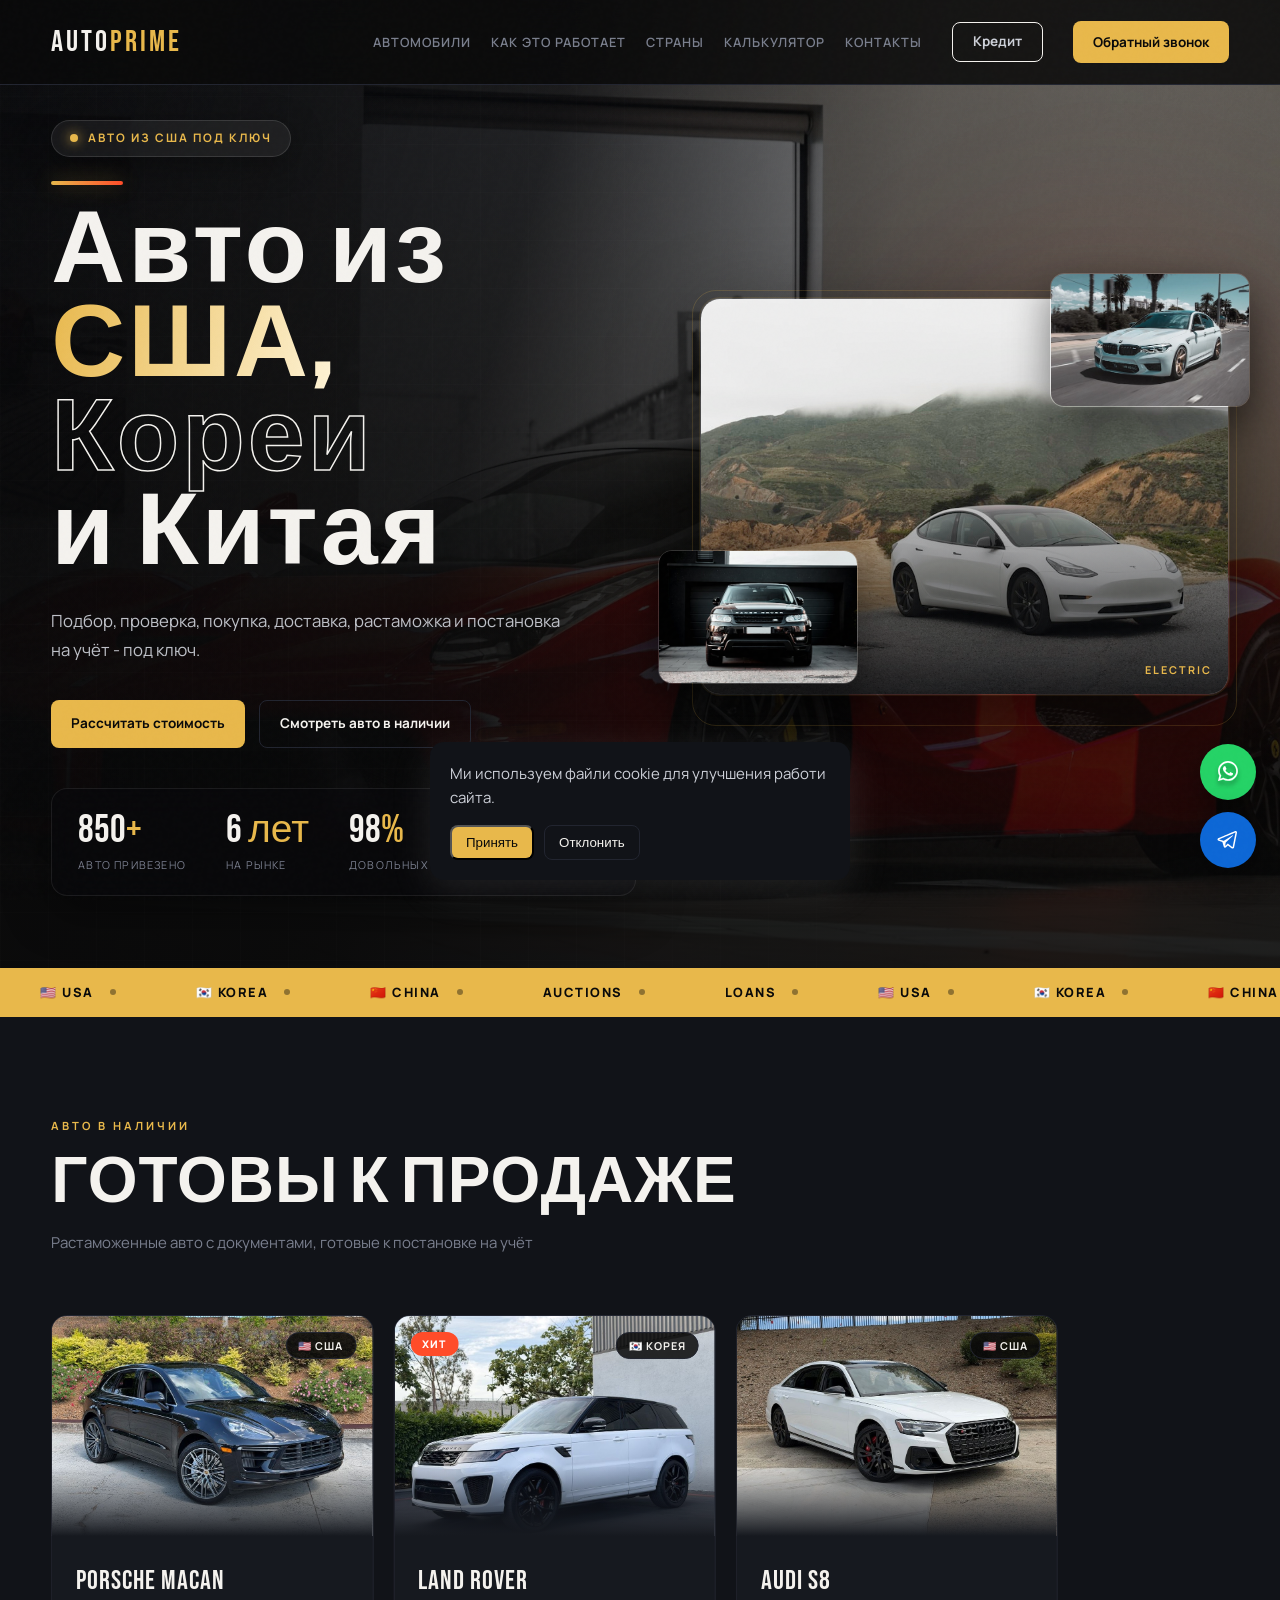
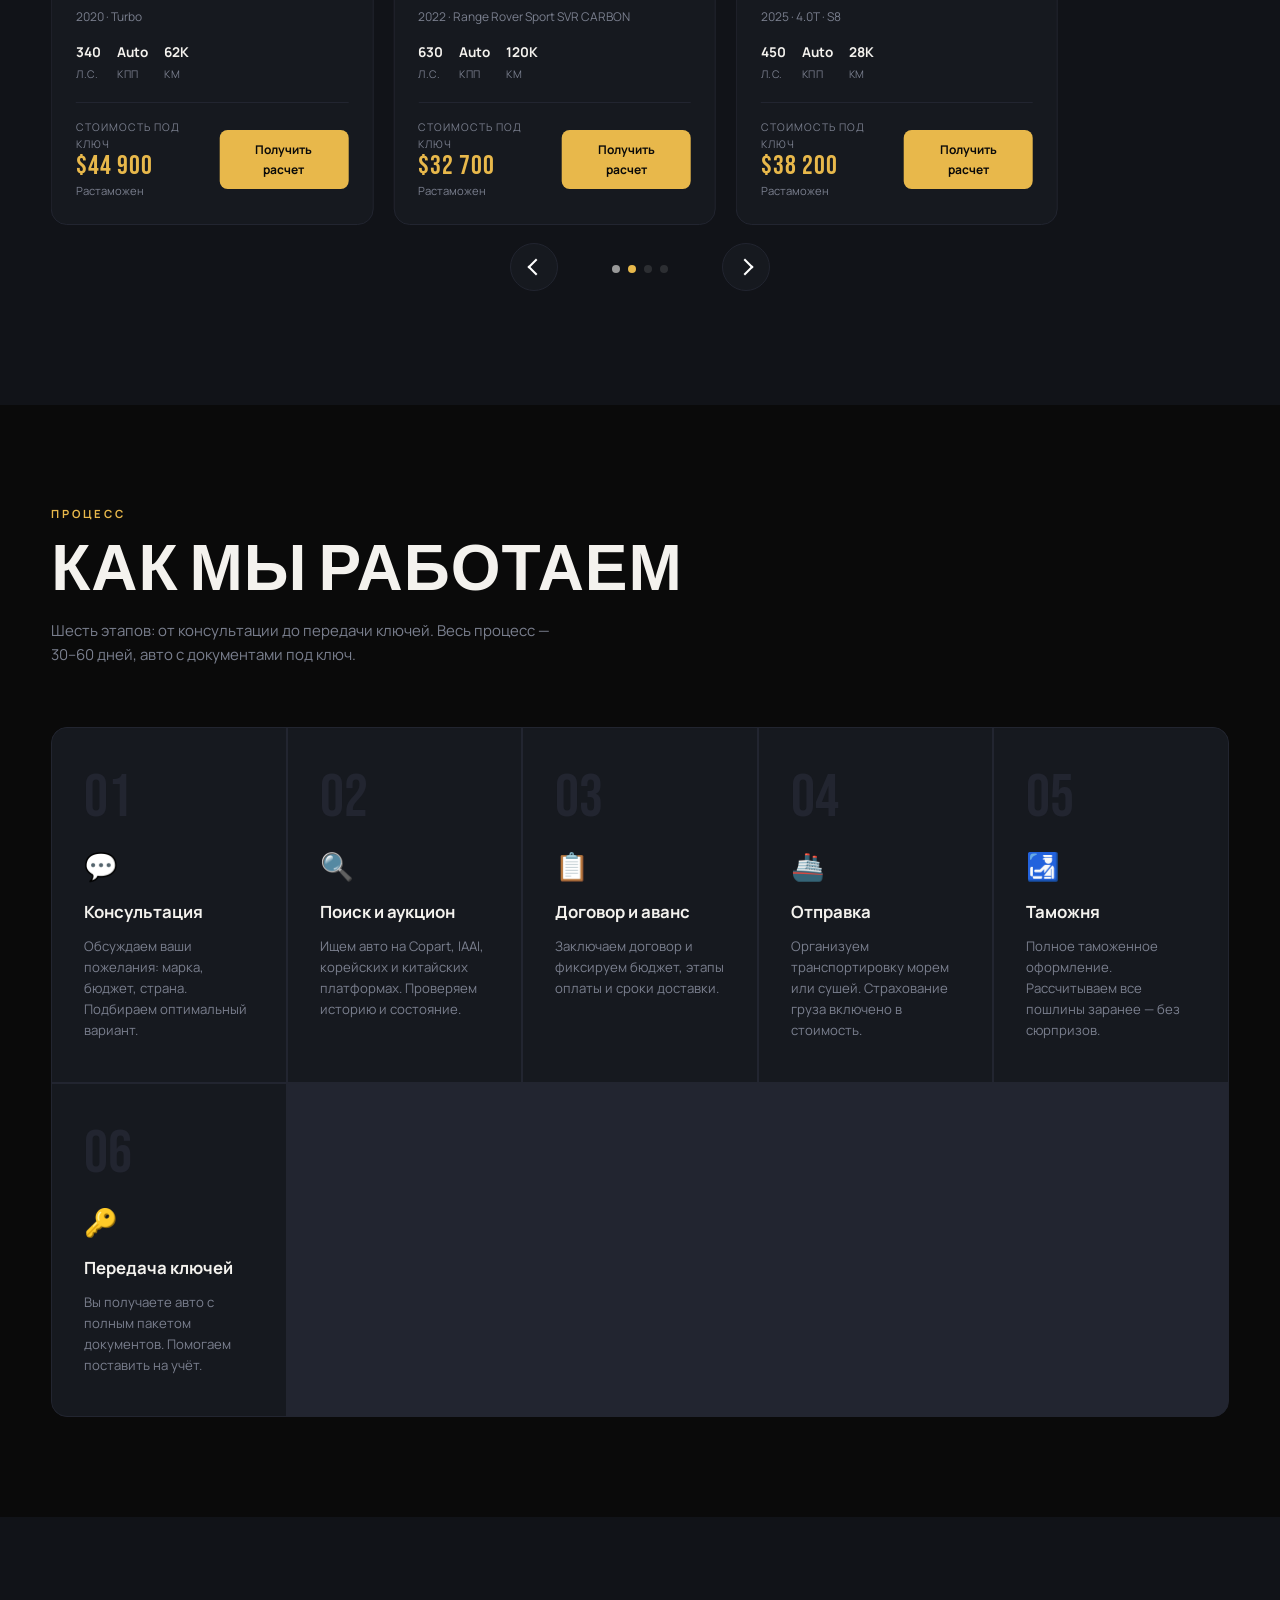
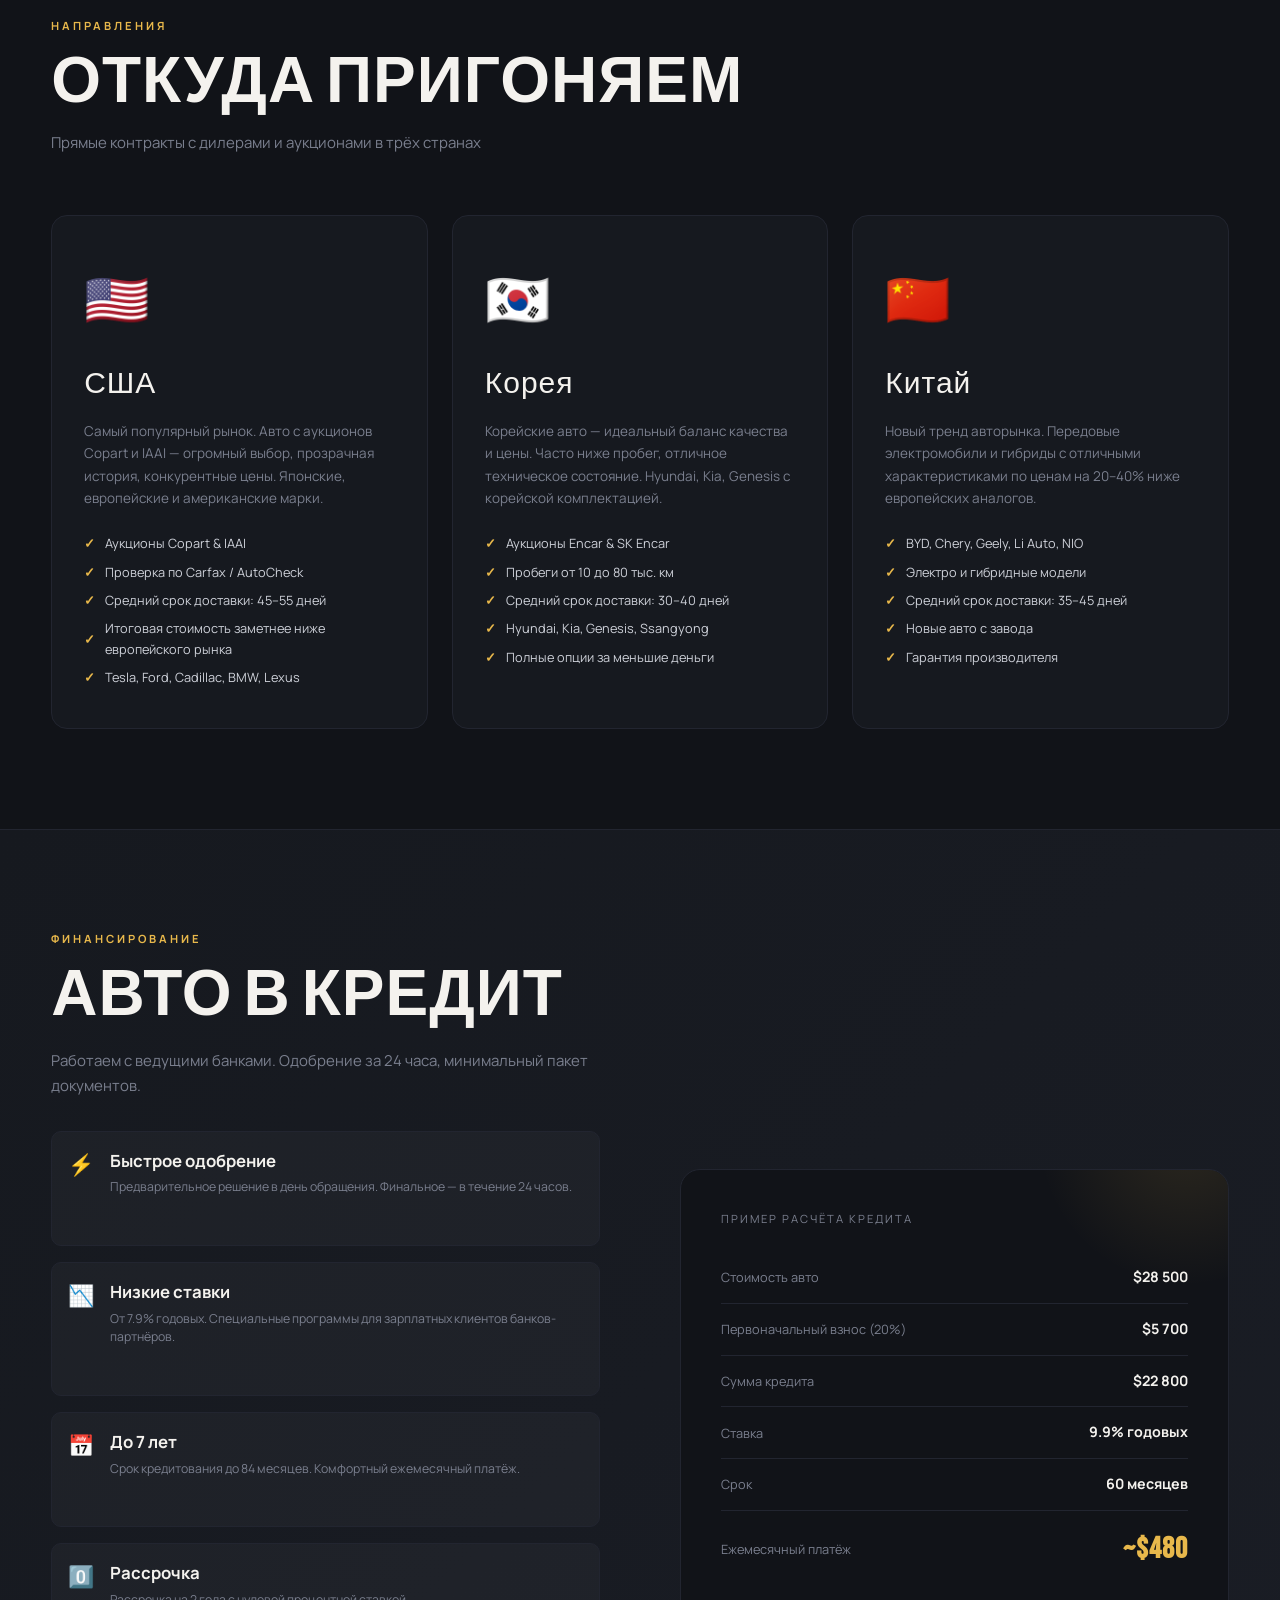
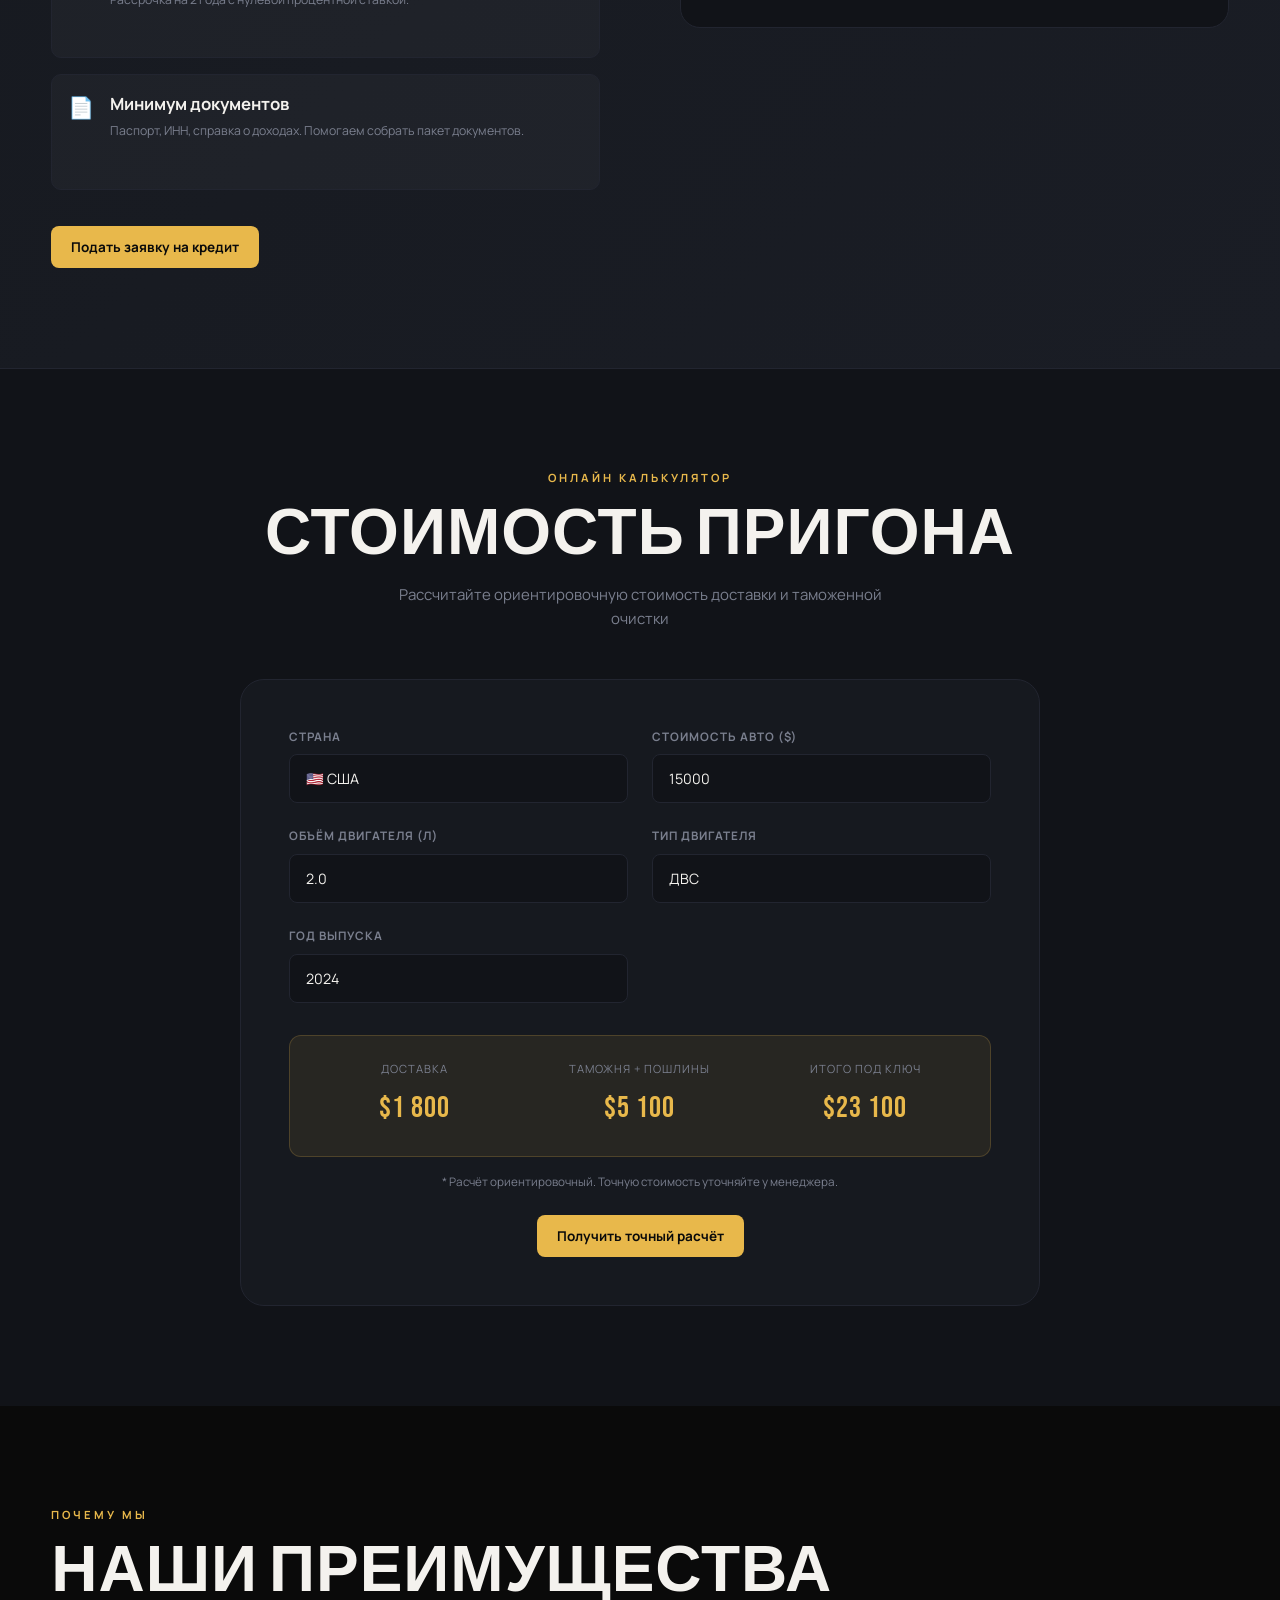
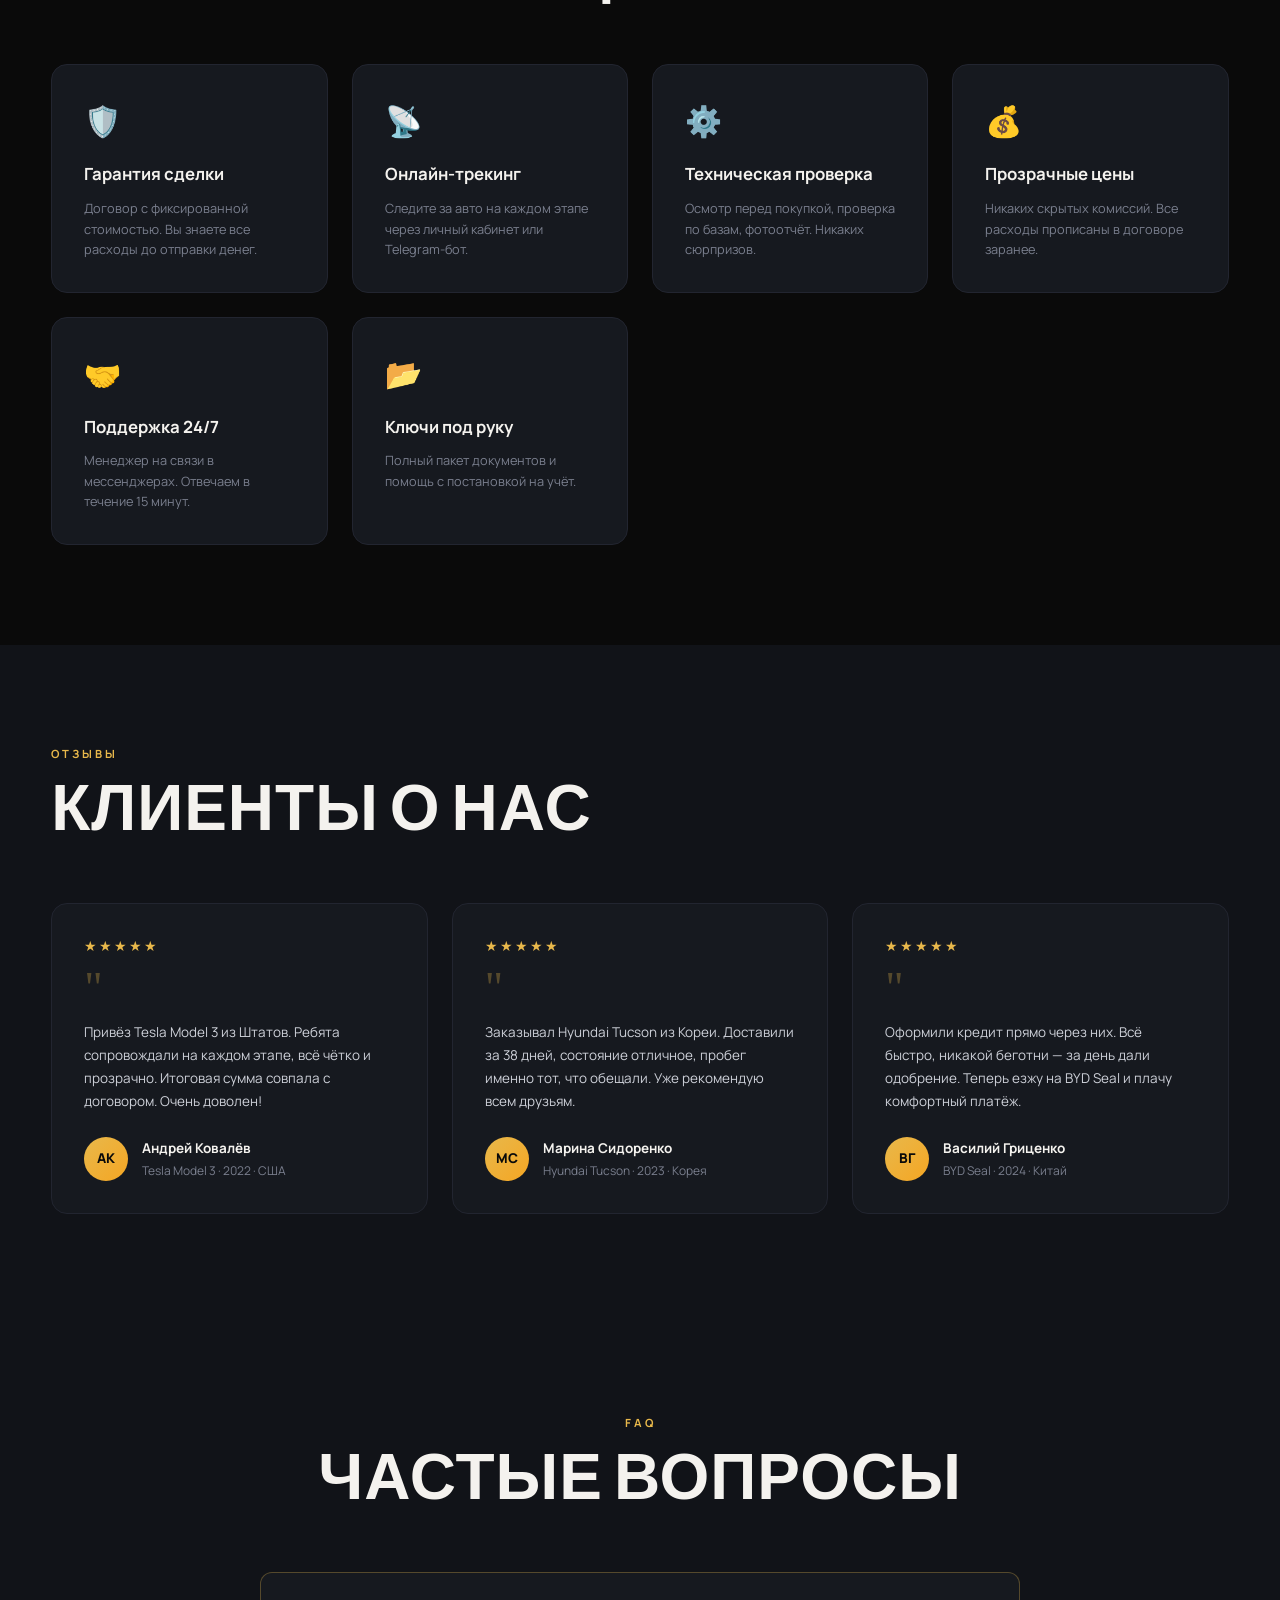
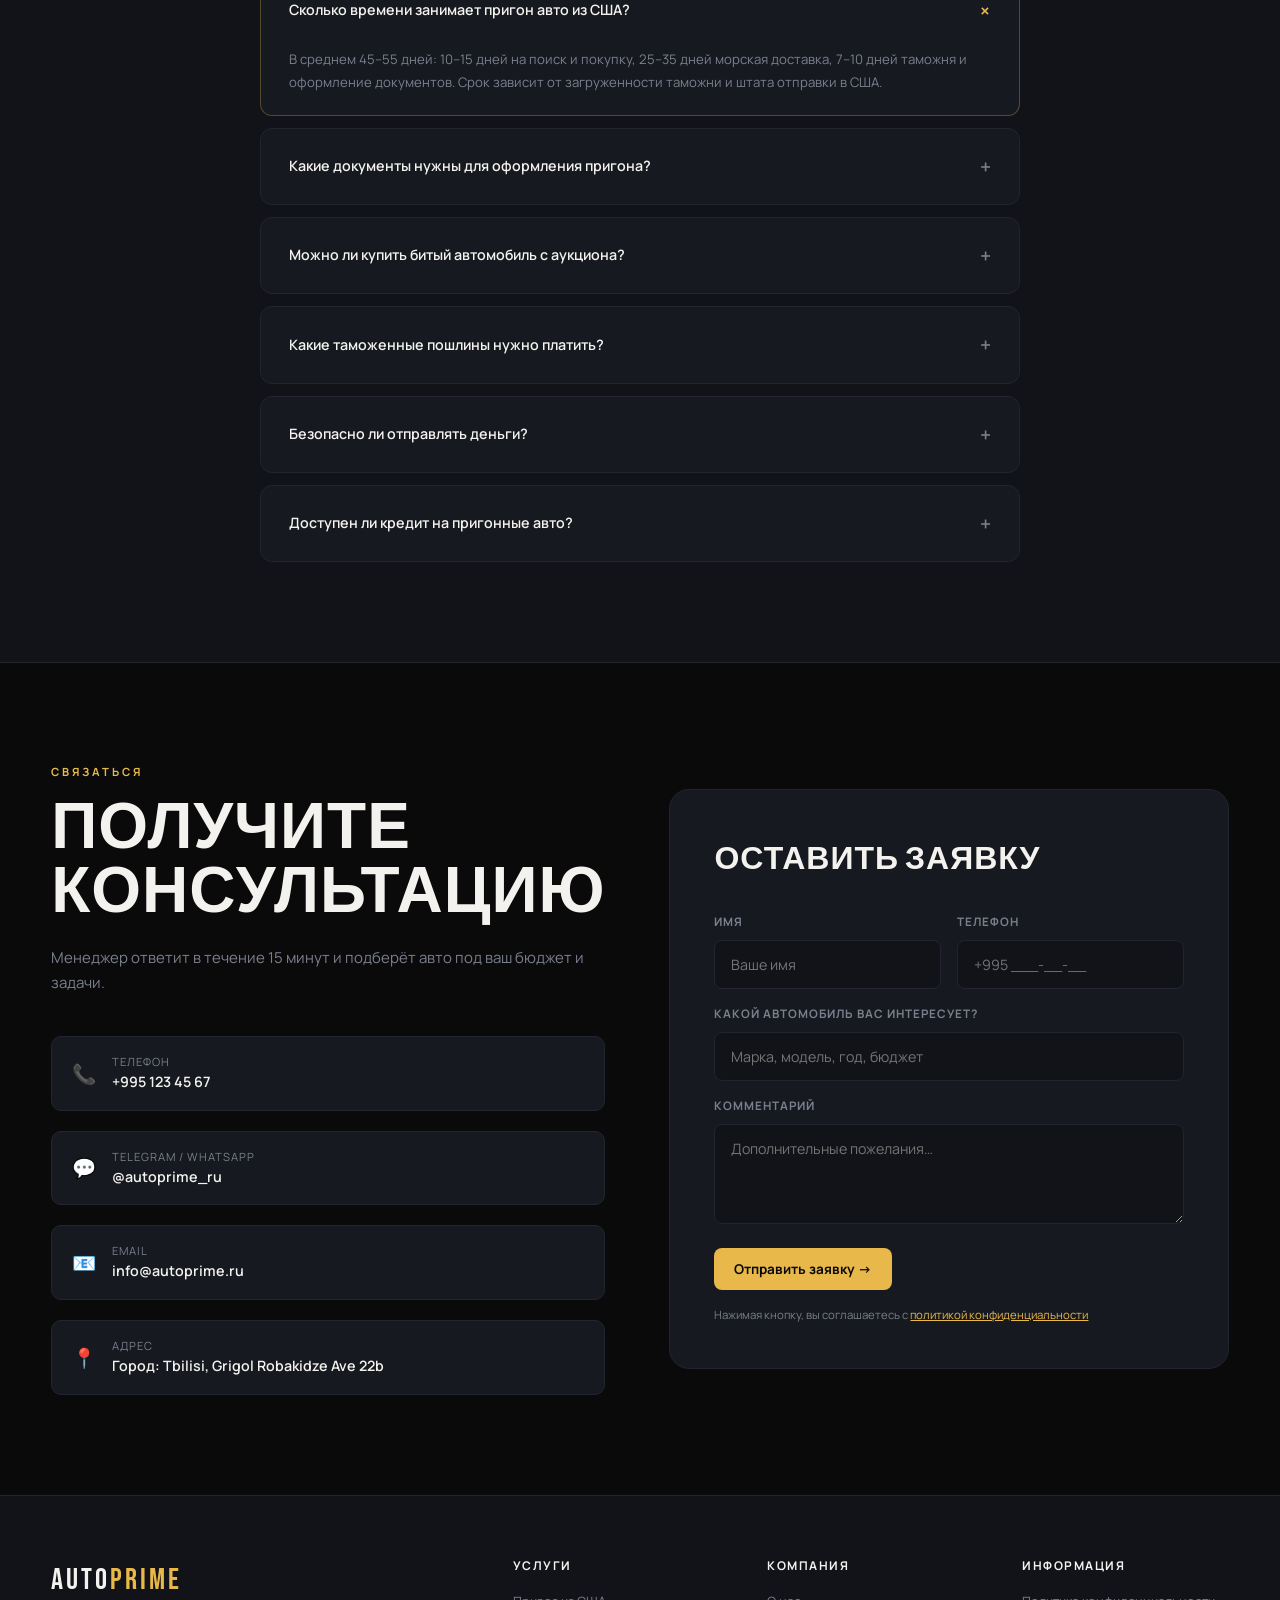
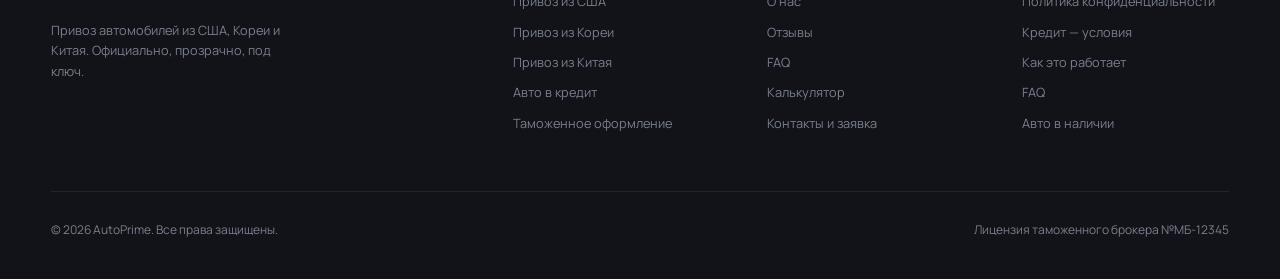
==== commit 3056d067: "add photo" ====
--- a/index.html
+++ b/index.html
@@ -130,175 +130,27 @@
     <div class="slider-container">
       <div class="slider-track" id="sliderTrack">
 
-      <!-- <div class="car-card" onclick="openModal()">
-        <div class="car-img">
-          <img src="img/tesla.jpeg" alt="Tesla Model 3, США" width="900" height="500" loading="lazy">
-          <span class="car-badge-country">🇺🇸 США</span>
-          <span class="car-badge-hot">В наличии</span>
-        </div>
-        <div class="car-info">
-          <div class="car-name">Tesla Model 3</div>
-          <div class="car-year">2022 · Long Range · Electric</div>
-          <div class="car-specs">
-            <div class="spec"><span class="spec-val">358</span><span class="spec-key">л.с.</span></div>
-            <div class="spec"><span class="spec-val">Auto</span><span class="spec-key">КПП</span></div>
-            <div class="spec"><span class="spec-val">48K</span><span class="spec-key">км</span></div>
-          </div>
-          <div class="car-prices">
-            <div class="price-block">
-              <div class="price-label">Стоимость под ключ</div>
-              <div class="price-val">$28 500</div>
-              <div class="price-sub">Растаможен</div>
-            </div>
-            <a href="#" class="btn btn-primary" role="button" style="font-size:.8rem; padding:10px 18px;" onclick="event.preventDefault(); event.stopPropagation(); openModal();">Получить расчет</a>
-          </div>
-        </div>
-      </div>
-
-      <div class="car-card" onclick="openModal()">
-        <div class="car-img">
-          <img src="img/bmw.jpeg" alt="BMW X5, США" width="900" height="500" loading="lazy">
-          <span class="car-badge-country">🇺🇸 США</span>
-        </div>
-        <div class="car-info">
-          <div class="car-name">BMW M5 </div>
-          <div class="car-year">2021 · M Sport Package</div>
-          <div class="car-specs">
-            <div class="spec"><span class="spec-val">340</span><span class="spec-key">л.с.</span></div>
-            <div class="spec"><span class="spec-val">Auto</span><span class="spec-key">КПП</span></div>
-            <div class="spec"><span class="spec-val">62K</span><span class="spec-key">км</span></div>
-          </div>
-          <div class="car-prices">
-            <div class="price-block">
-              <div class="price-label">Стоимость под ключ</div>
-              <div class="price-val">$44 900</div>
-              <div class="price-sub">Растаможен</div>
-            </div>
-            <a href="#" class="btn btn-primary" role="button" style="font-size:.8rem; padding:10px 18px;" onclick="event.preventDefault(); event.stopPropagation(); openModal();">Получить расчет</a>
-          </div>
-        </div>
-      </div>
-
-      <div class="car-card" onclick="openModal()">
-        <div class="car-img">
-          <img src="img/mersedes.avif" alt="Hyundai Tucson, Корея" width="900" height="500" loading="lazy">
-          <span class="car-badge-country">🇰🇷 Корея</span>
-          <span class="car-badge-hot">Хит</span>
-        </div>
-        <div class="car-info">
-          <div class="car-name">Mercedes Benz GT</div>
-          <div class="car-year">2023 · AMG GT · Bi - Turbo</div>
-          <div class="car-specs">
-            <div class="spec"><span class="spec-val">630</span><span class="spec-key">л.с.</span></div>
-            <div class="spec"><span class="spec-val">DCT</span><span class="spec-key">КПП</span></div>
-            <div class="spec"><span class="spec-val">120K</span><span class="spec-key">км</span></div>
-          </div>
-          <div class="car-prices">
-            <div class="price-block">
-              <div class="price-label">Стоимость под ключ</div>
-              <div class="price-val">$32 700</div>
-              <div class="price-sub">Растаможен</div>
-            </div>
-            <a href="#" class="btn btn-primary" role="button" style="font-size:.8rem; padding:10px 18px;" onclick="event.preventDefault(); event.stopPropagation(); openModal();">Получить расчет</a>
-          </div>
-        </div>
-      </div>
-
-      <div class="car-card" onclick="openModal()">
-        <div class="car-img">
-          <img src="img/ferarri.jpeg" alt="Ford Mustang GT, США" width="900" height="500" loading="lazy">
-          <span class="car-badge-country">🇺🇸 США</span>
-        </div>
-        <div class="car-info">
-          <div class="car-name">Ford Mustang GT</div>
-          <div class="car-year">2022 · 5.0 V8 · Premium</div>
-          <div class="car-specs">
-            <div class="spec"><span class="spec-val">450</span><span class="spec-key">л.с.</span></div>
-            <div class="spec"><span class="spec-val">Auto</span><span class="spec-key">КПП</span></div>
-            <div class="spec"><span class="spec-val">28K</span><span class="spec-key">км</span></div>
-          </div>
-          <div class="car-prices">
-            <div class="price-block">
-              <div class="price-label">Стоимость под ключ</div>
-              <div class="price-val">$38 200</div>
-              <div class="price-sub">Растаможен</div>
-            </div>
-            <a href="#" class="btn btn-primary" role="button" style="font-size:.8rem; padding:10px 18px;" onclick="event.preventDefault(); event.stopPropagation(); openModal();">Получить расчет</a>
-          </div>
-        </div>
-      </div>
-
-      <div class="car-card" onclick="openModal()">
-        <div class="car-img">
-          <img src="img/tesla-card.avif" alt="Электромобиль, Китай" width="900" height="500" loading="lazy">
-          <span class="car-badge-country">🇨🇳 Китай</span>
-          <span class="car-badge-hot">Новинка</span>
-        </div>
-        <div class="car-info">
-          <div class="car-name">BYD Seal AWD</div>
-          <div class="car-year">2024 · Electric · Top</div>
-          <div class="car-specs">
-            <div class="spec"><span class="spec-val">530</span><span class="spec-key">л.с.</span></div>
-            <div class="spec"><span class="spec-val">Auto</span><span class="spec-key">КПП</span></div>
-            <div class="spec"><span class="spec-val">700</span><span class="spec-key">км/зар</span></div>
-          </div>
-          <div class="car-prices">
-            <div class="price-block">
-              <div class="price-label">Стоимость под ключ</div>
-              <div class="price-val">$36 500</div>
-              <div class="price-sub">Растаможен</div>
-            </div>
-            <a href="#" class="btn btn-primary" role="button" style="font-size:.8rem; padding:10px 18px;" onclick="event.preventDefault(); event.stopPropagation(); openModal();">Получить расчет</a>
-          </div>
-        </div>
-      </div>
-
-      <div class="car-card" onclick="openModal()">
-        <div class="car-img">
-          <img src="img/range.jpeg" alt="Cadillac Escalade, США" width="900" height="500" loading="lazy" decoding="async" referrerpolicy="no-referrer">
-          <span class="car-badge-country">🇺🇸 США</span>
-        </div>
-        <div class="car-info">
-          <div class="car-name">Cadillac Escalade</div>
-          <div class="car-year">2021 · 6.2 V8 · Premium Luxury</div>
-          <div class="car-specs">
-            <div class="spec"><span class="spec-val">420</span><span class="spec-key">л.с.</span></div>
-            <div class="spec"><span class="spec-val">Auto</span><span class="spec-key">КПП</span></div>
-            <div class="spec"><span class="spec-val">54K</span><span class="spec-key">км</span></div>
-          </div>
-          <div class="car-prices">
-            <div class="price-block">
-              <div class="price-label">Стоимость под ключ</div>
-              <div class="price-val">$72 000</div>
-              <div class="price-sub">Растаможен</div>
-            </div>
-            <a href="#" class="btn btn-primary" role="button" style="font-size:.8rem; padding:10px 18px;" onclick="event.preventDefault(); event.stopPropagation(); openModal();">Получить расчет</a>
-          </div>
-        </div>
-      </div> -->
-
       <div class="swiper mySwiper">
-
         <div class="swiper-wrapper">
           <div class="swiper-slide">
               <div class="car-card" onclick="openModal()">
               <div class="car-img">
-                <img src="img/tesla.jpeg" alt="Tesla Model 3, США" width="900" height="500" loading="lazy">
+                <img src="img/lexus.png" alt="Tesla Model 3, США" width="900" height="500" loading="lazy">
                 <span class="car-badge-country">🇺🇸 США</span>
                 <span class="car-badge-hot">В наличии</span>
               </div>
               <div class="car-info">
-                <div class="car-name">Tesla Model 3</div>
-                <div class="car-year">2022 · Long Range · Electric</div>
+                <div class="car-name">Lexus RX 450H</div>
+                <div class="car-year">2015 · Lexus · ДВС</div>
                 <div class="car-specs">
-                  <div class="spec"><span class="spec-val">358</span><span class="spec-key">л.с.</span></div>
+                  <div class="spec"><span class="spec-val">277</span><span class="spec-key">л.с.</span></div>
                   <div class="spec"><span class="spec-val">Auto</span><span class="spec-key">КПП</span></div>
                   <div class="spec"><span class="spec-val">48K</span><span class="spec-key">км</span></div>
                 </div>
                 <div class="car-prices">
                   <div class="price-block">
                     <div class="price-label">Стоимость под ключ</div>
-                    <div class="price-val">$28 500</div>
+                    <div class="price-val">$23 500</div>
                     <div class="price-sub">Растаможен</div>
                   </div>
                   <a href="#" class="btn btn-primary" role="button" style="font-size:.8rem; padding:10px 18px;" onclick="event.preventDefault(); event.stopPropagation(); openModal();">Получить расчет</a>
@@ -309,12 +161,12 @@
           <div class="swiper-slide">
               <div class="car-card" onclick="openModal()">
               <div class="car-img">
-                <img src="img/bmw.jpeg" alt="BMW X5, США" width="900" height="500" loading="lazy">
+                <img src="img/porshe.png" alt="BMW X5, США" width="900" height="500" loading="lazy">
                 <span class="car-badge-country">🇺🇸 США</span>
               </div>
               <div class="car-info">
-                <div class="car-name">BMW M5 </div>
-                <div class="car-year">2021 · M Sport Package</div>
+                <div class="car-name">Porsche Macan</div>
+                <div class="car-year">2020 · Turbo</div>
                 <div class="car-specs">
                   <div class="spec"><span class="spec-val">340</span><span class="spec-key">л.с.</span></div>
                   <div class="spec"><span class="spec-val">Auto</span><span class="spec-key">КПП</span></div>
@@ -334,16 +186,16 @@
           <div class="swiper-slide">
             <div class="car-card" onclick="openModal()">
               <div class="car-img">
-                <img src="img/mersedes.avif" alt="Hyundai Tucson, Корея" width="900" height="500" loading="lazy">
+                <img src="img/landRower.png" alt="Hyundai Tucson, Корея" width="900" height="500" loading="lazy">
                 <span class="car-badge-country">🇰🇷 Корея</span>
                 <span class="car-badge-hot">Хит</span>
               </div>
               <div class="car-info">
-                <div class="car-name">Mercedes Benz GT</div>
-                <div class="car-year">2023 · AMG GT · Bi - Turbo</div>
+                <div class="car-name">Land Rover</div>
+                <div class="car-year">2022 · Range Rover Sport SVR CARBON</div>
                 <div class="car-specs">
                   <div class="spec"><span class="spec-val">630</span><span class="spec-key">л.с.</span></div>
-                  <div class="spec"><span class="spec-val">DCT</span><span class="spec-key">КПП</span></div>
+                  <div class="spec"><span class="spec-val">Auto</span><span class="spec-key">КПП</span></div>
                   <div class="spec"><span class="spec-val">120K</span><span class="spec-key">км</span></div>
                 </div>
                 <div class="car-prices">
@@ -360,12 +212,12 @@
           <div class="swiper-slide">
             <div class="car-card" onclick="openModal()">
               <div class="car-img">
-                <img src="img/ferarri.jpeg" alt="Ford Mustang GT, США" width="900" height="500" loading="lazy">
+                <img src="img/audi.png" alt="Ford Mustang GT, США" width="900" height="500" loading="lazy">
                 <span class="car-badge-country">🇺🇸 США</span>
               </div>
               <div class="car-info">
-                <div class="car-name">Ford Mustang GT</div>
-                <div class="car-year">2022 · 5.0 V8 · Premium</div>
+                <div class="car-name">Audi S8</div>
+                <div class="car-year">2025 · 4.0T · S8</div>
                 <div class="car-specs">
                   <div class="spec"><span class="spec-val">450</span><span class="spec-key">л.с.</span></div>
                   <div class="spec"><span class="spec-val">Auto</span><span class="spec-key">КПП</span></div>
@@ -385,17 +237,17 @@
           <div class="swiper-slide">
               <div class="car-card" onclick="openModal()">
               <div class="car-img">
-                <img src="img/tesla-card.avif" alt="Электромобиль, Китай" width="900" height="500" loading="lazy">
+                <img src="img/bmw-8.png" alt="Электромобиль, Китай" width="900" height="500" loading="lazy">
                 <span class="car-badge-country">🇨🇳 Китай</span>
                 <span class="car-badge-hot">Новинка</span>
               </div>
               <div class="car-info">
-                <div class="car-name">BYD Seal AWD</div>
-                <div class="car-year">2024 · Electric · Top</div>
+                <div class="car-name">BMW 8-Series</div>
+                <div class="car-year">2021 · Blue AWD Automatic · Top</div>
                 <div class="car-specs">
                   <div class="spec"><span class="spec-val">530</span><span class="spec-key">л.с.</span></div>
                   <div class="spec"><span class="spec-val">Auto</span><span class="spec-key">КПП</span></div>
-                  <div class="spec"><span class="spec-val">700</span><span class="spec-key">км/зар</span></div>
+                  <div class="spec"><span class="spec-val">100</span><span class="spec-key">км/зар</span></div>
                 </div>
                 <div class="car-prices">
                   <div class="price-block">
@@ -411,14 +263,14 @@
           <div class="swiper-slide">
             <div class="car-card" onclick="openModal()">
               <div class="car-img">
-                <img src="img/range.jpeg" alt="Cadillac Escalade, США" width="900" height="500" loading="lazy" decoding="async" referrerpolicy="no-referrer">
+                <img src="img/bmw-i5.png" alt="Cadillac Escalade, США" width="900" height="500" loading="lazy" decoding="async" referrerpolicy="no-referrer">
                 <span class="car-badge-country">🇺🇸 США</span>
               </div>
               <div class="car-info">
-                <div class="car-name">Cadillac Escalade</div>
-                <div class="car-year">2021 · 6.2 V8 · Premium Luxury</div>
+                <div class="car-name">BMW i5</div>
+                <div class="car-year">2021 · eDrive40 M · Electric</div>
                 <div class="car-specs">
-                  <div class="spec"><span class="spec-val">420</span><span class="spec-key">л.с.</span></div>
+                  <div class="spec"><span class="spec-val">340</span><span class="spec-key">л.с.</span></div>
                   <div class="spec"><span class="spec-val">Auto</span><span class="spec-key">КПП</span></div>
                   <div class="spec"><span class="spec-val">54K</span><span class="spec-key">км</span></div>
                 </div>
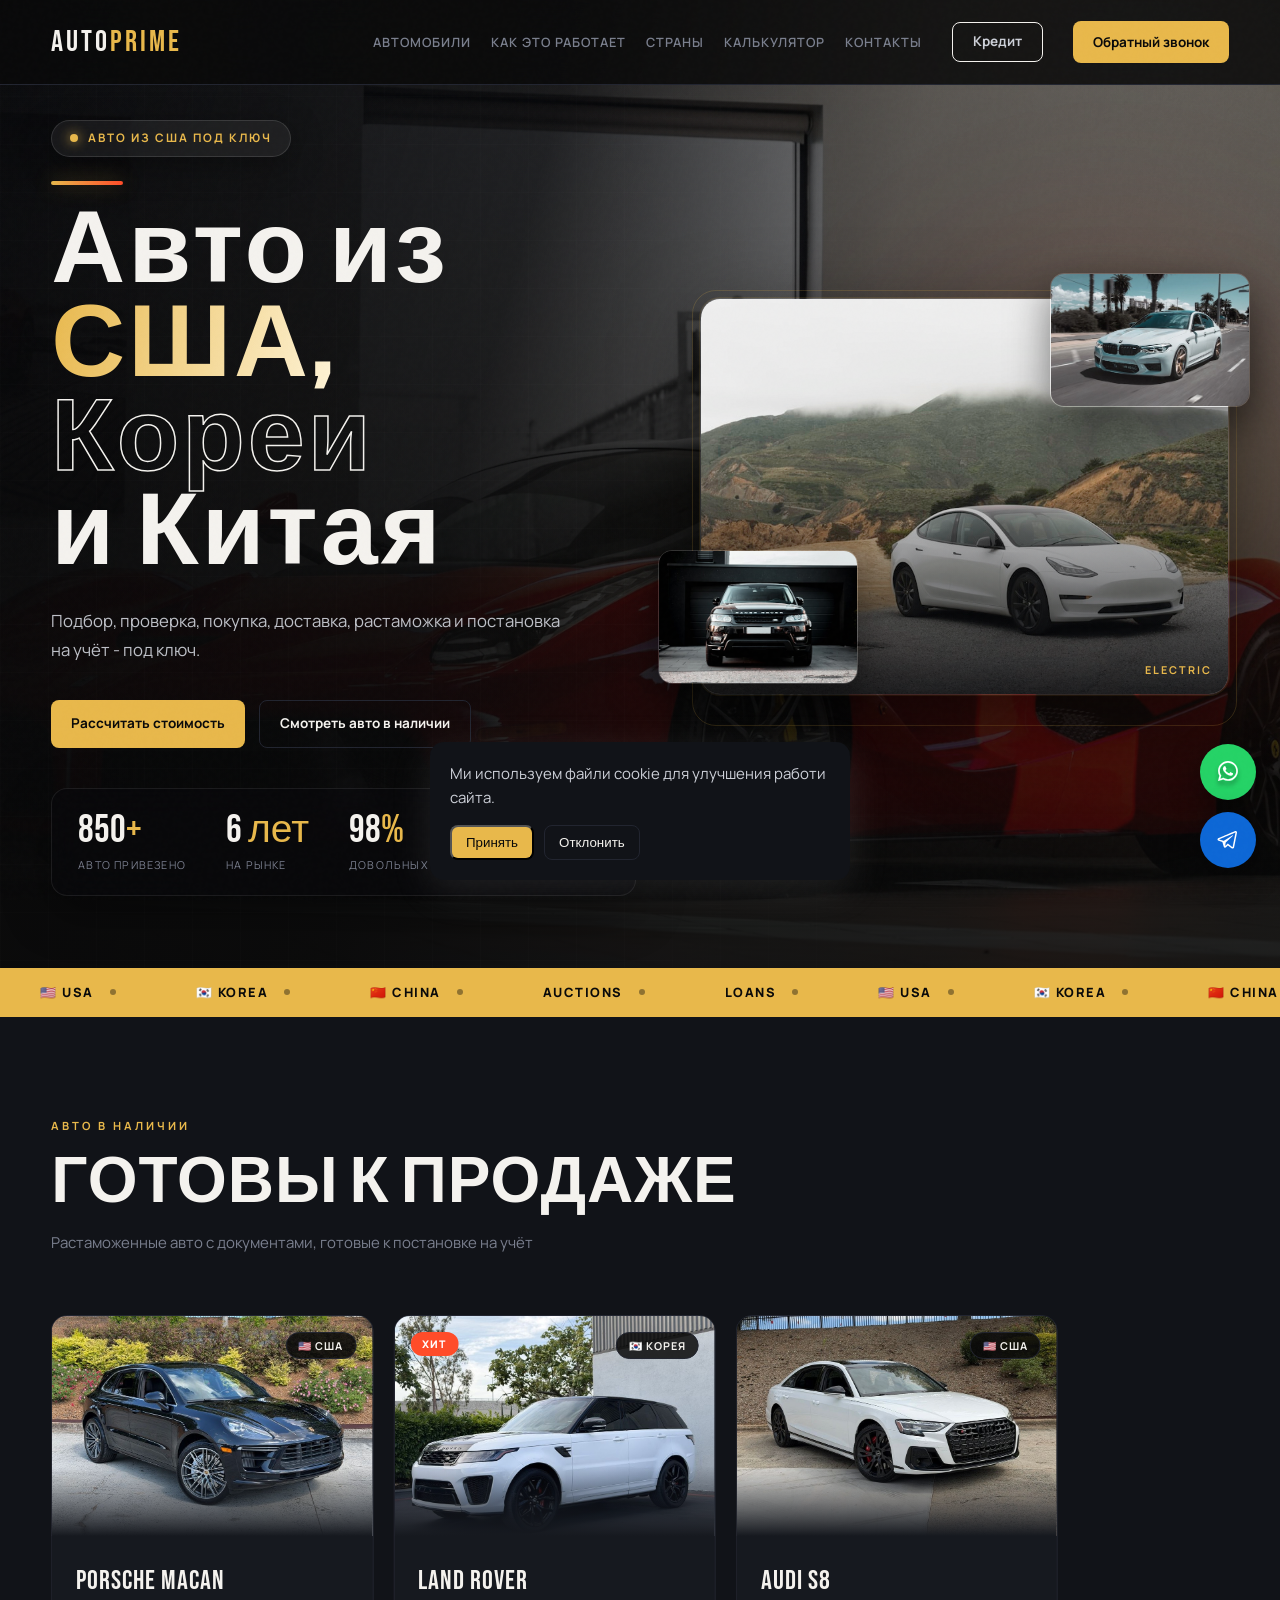
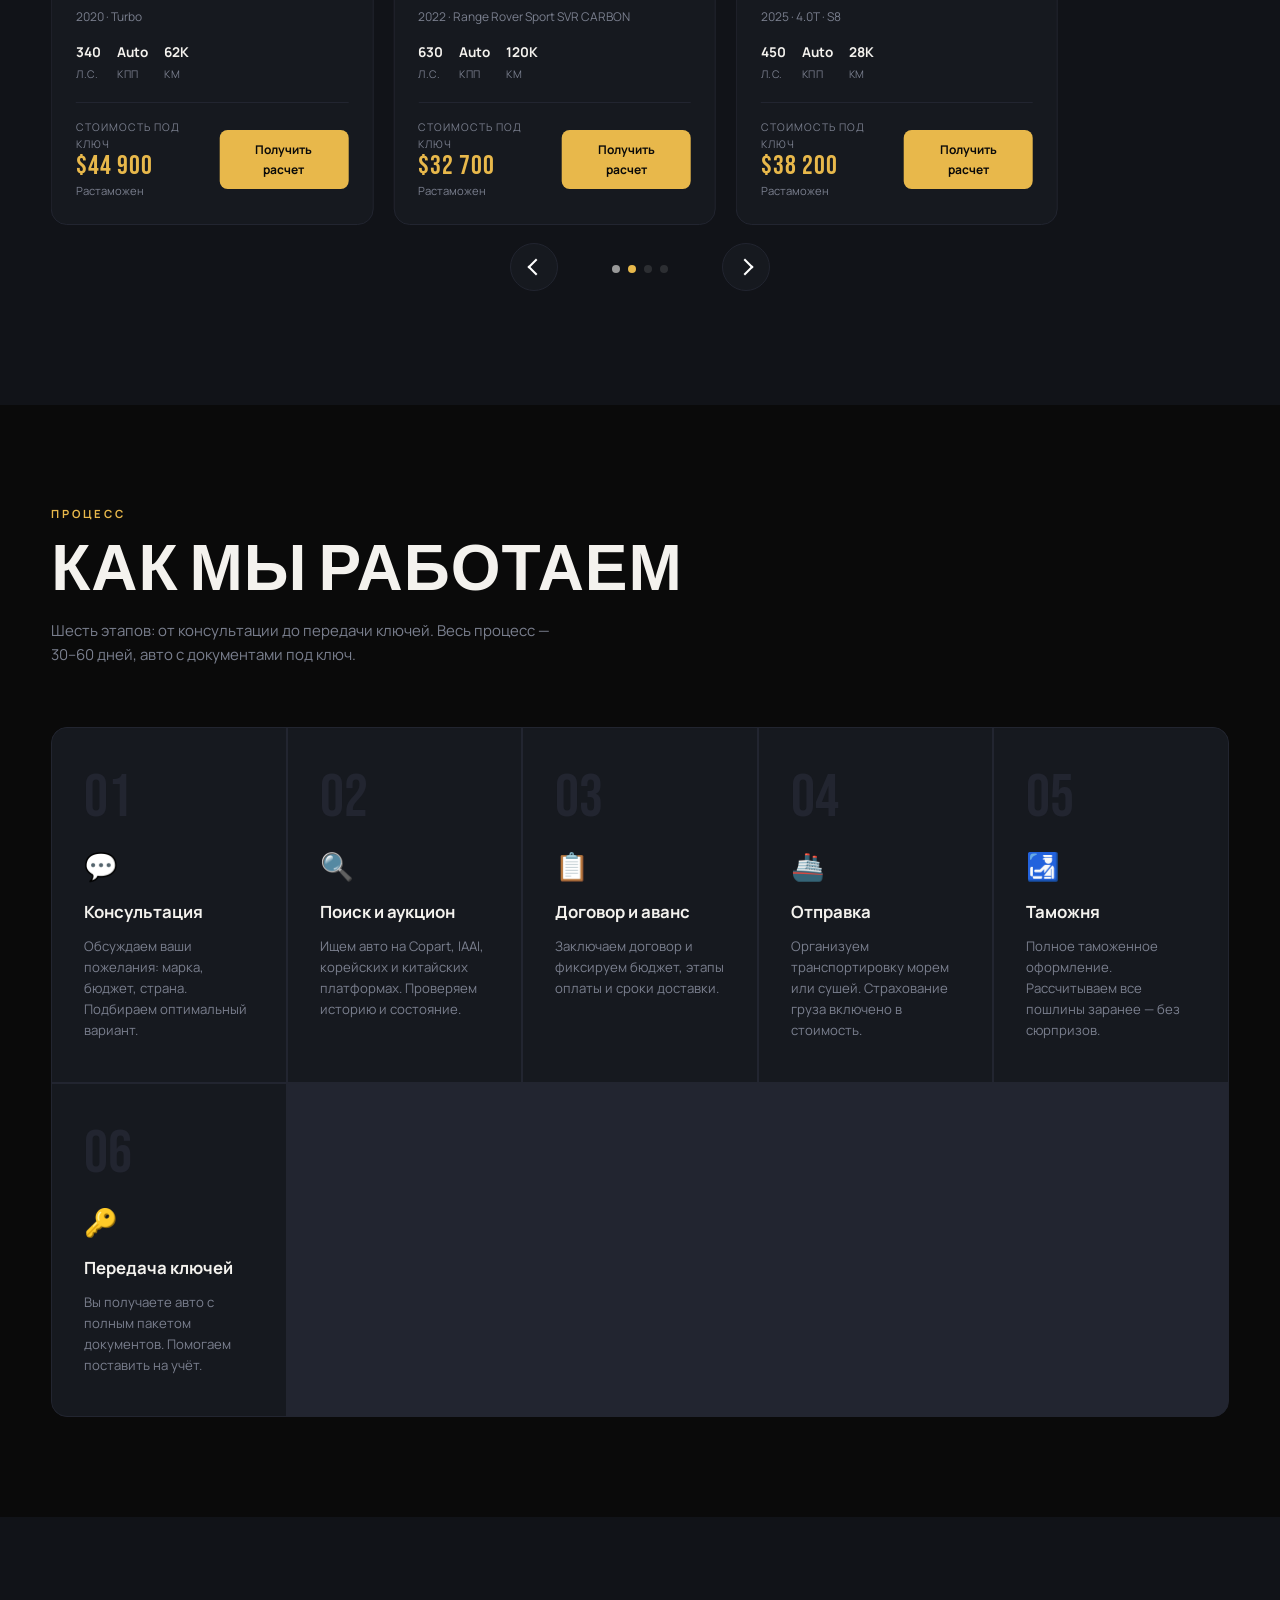
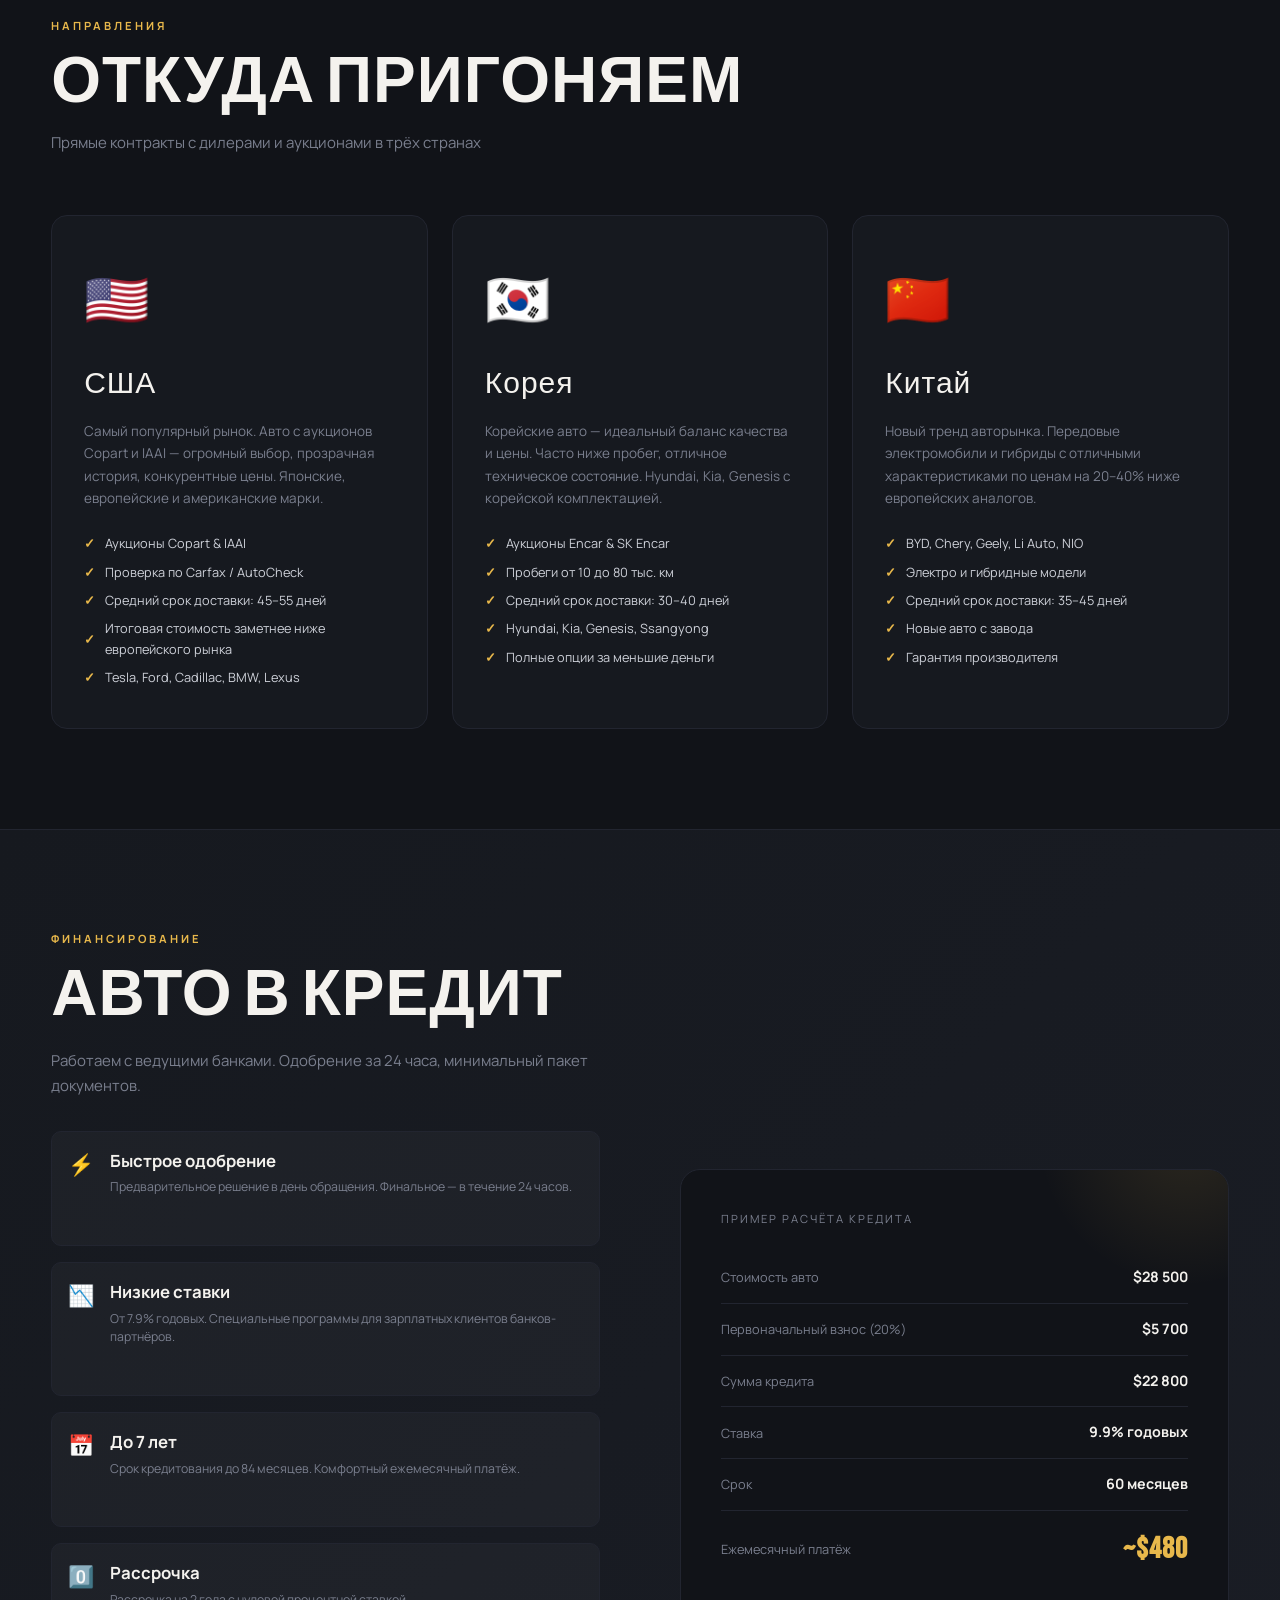
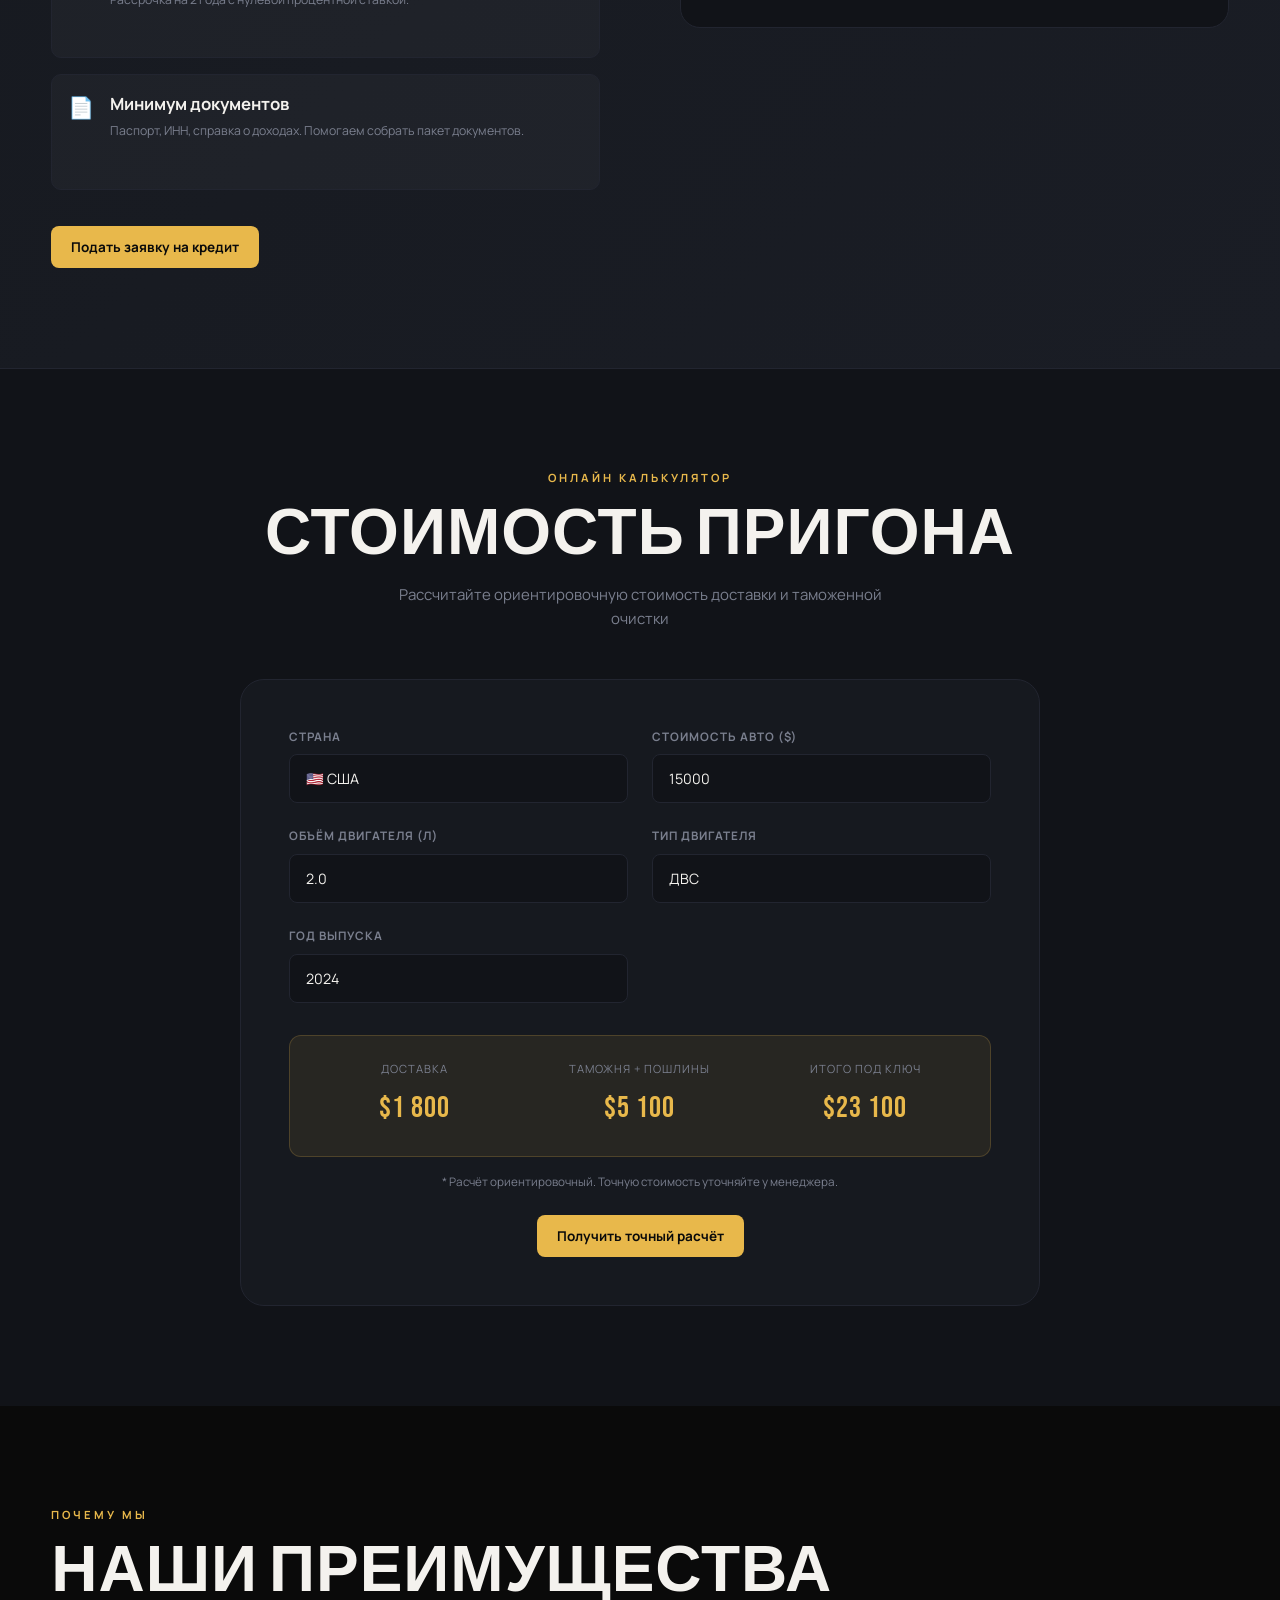
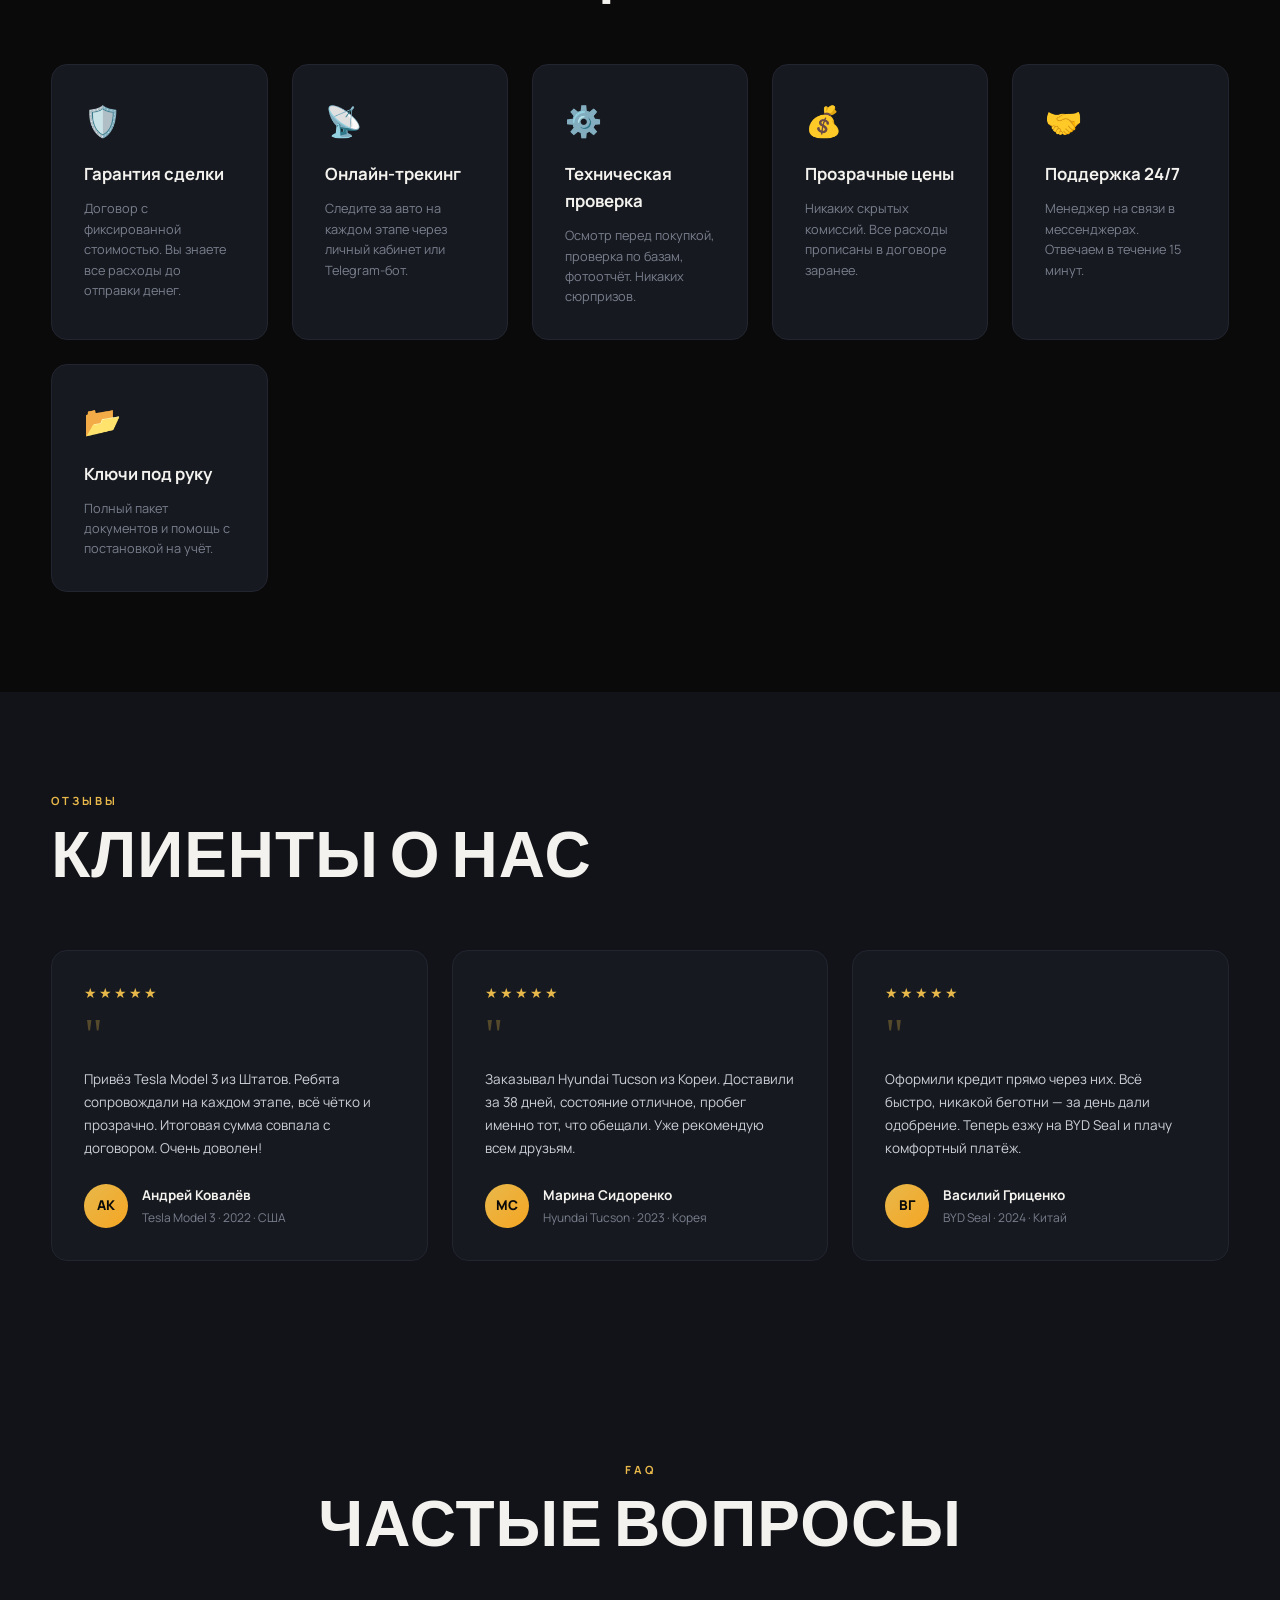
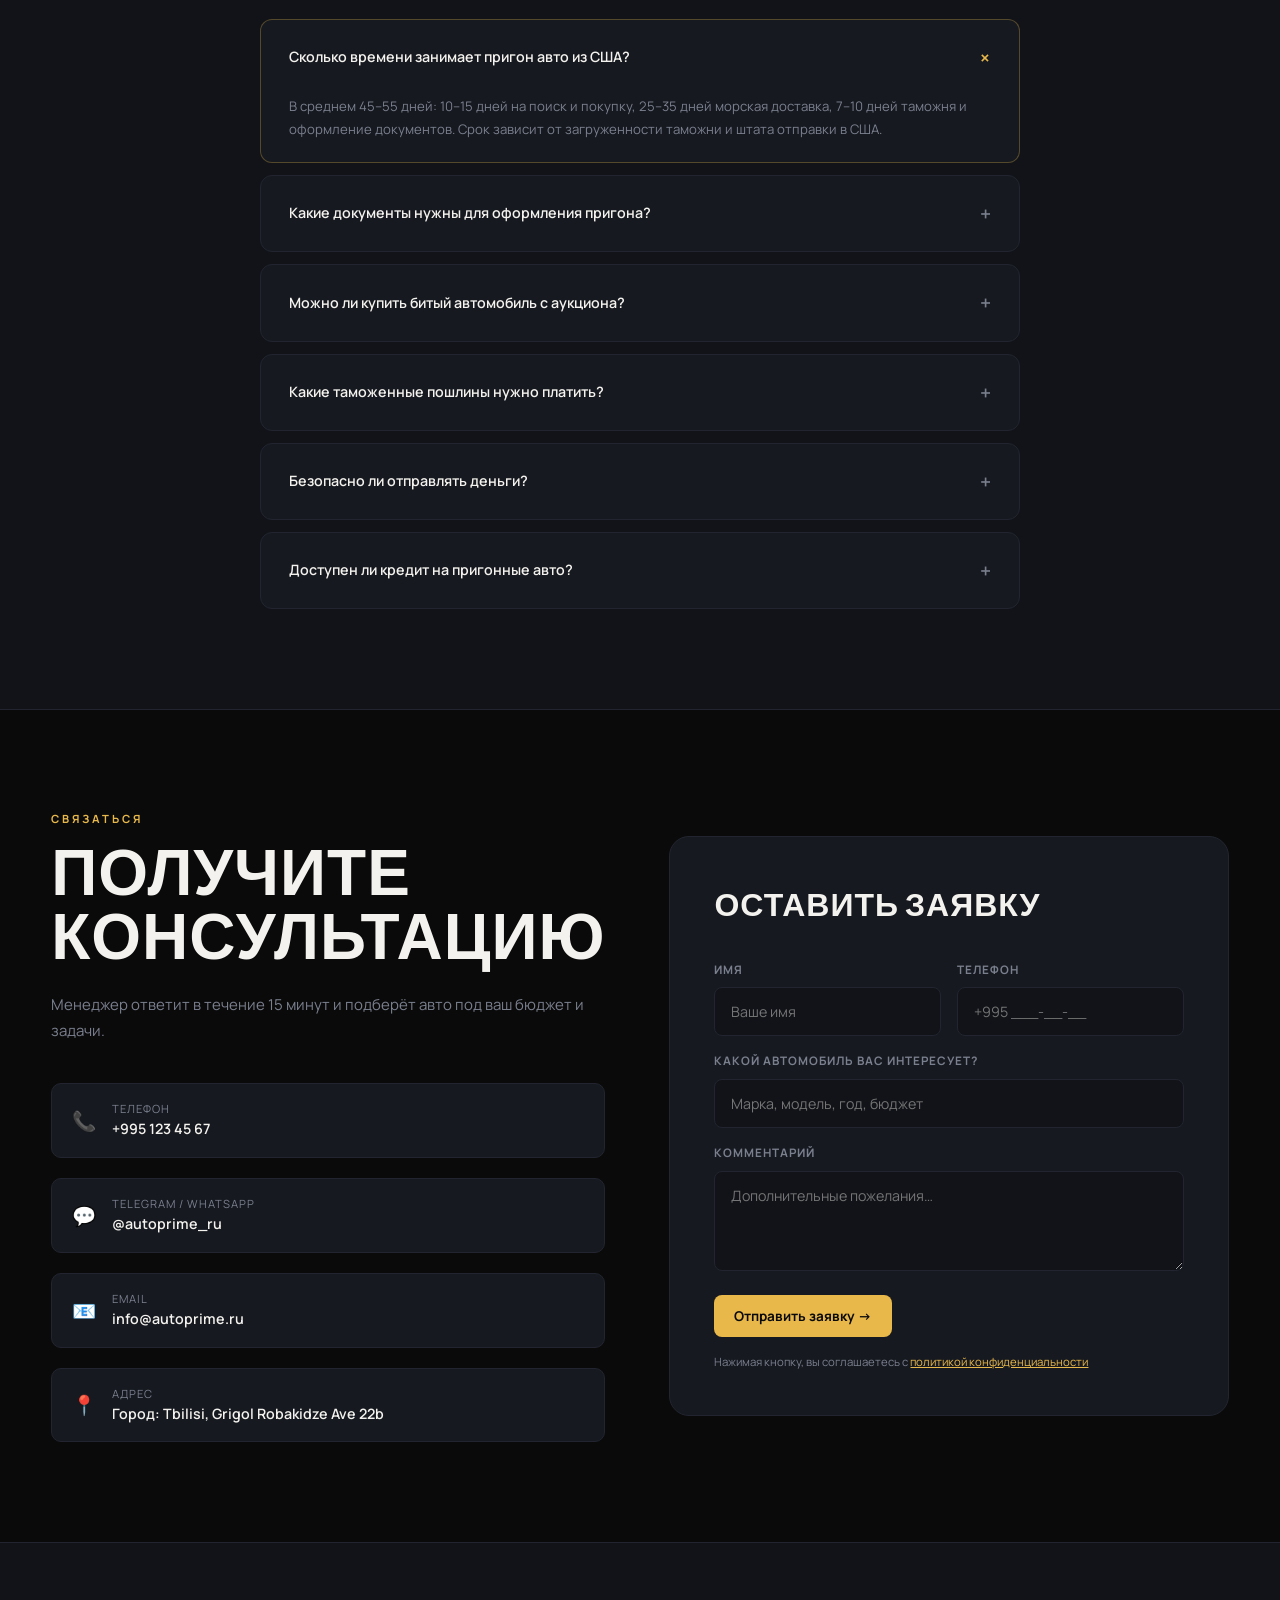
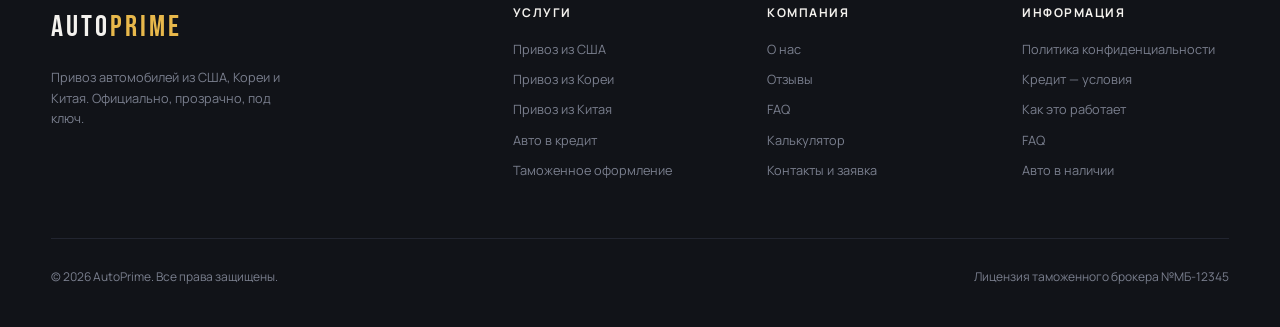
==== commit c1928019: "dfff" ====
--- a/index.html
+++ b/index.html
@@ -264,7 +264,7 @@
             <div class="car-card" onclick="openModal()">
               <div class="car-img">
                 <img src="img/bmw-i5.png" alt="Cadillac Escalade, США" width="900" height="500" loading="lazy" decoding="async" referrerpolicy="no-referrer">
-                <span class="car-badge-country">🇺🇸 США</span>
+                <span class="car-badge-country">🇰🇷 Корея</span>
               </div>
               <div class="car-info">
                 <div class="car-name">BMW i5</div>
@@ -301,11 +301,6 @@
 
     </div>
   </div>
-  <!-- <div class="slider-nav">
-    <button type="button" class="slider-btn" id="prevBtn" aria-label="Предыдущий слайд">←</button>
-    <div class="slider-dots" id="dots" role="tablist" aria-label="Слайды каталога"></div>
-    <button type="button" class="slider-btn" id="nextBtn" aria-label="Следующий слайд">→</button>
-  </div> -->
   </div>
 </section>
 
--- a/css/autoprime.css
+++ b/css/autoprime.css
@@ -903,7 +903,8 @@
   /* ── WHY US ── */
   .why-grid {
     display: grid;
-    grid-template-columns: repeat(auto-fit, minmax(260px, 1fr));
+    /* grid-template-columns: repeat(auto-fit, minmax(260px, 1fr)); */
+    grid-template-columns: repeat(auto-fit, minmax(200px, 1fr));
     gap: 24px;
   }
   .why-card {
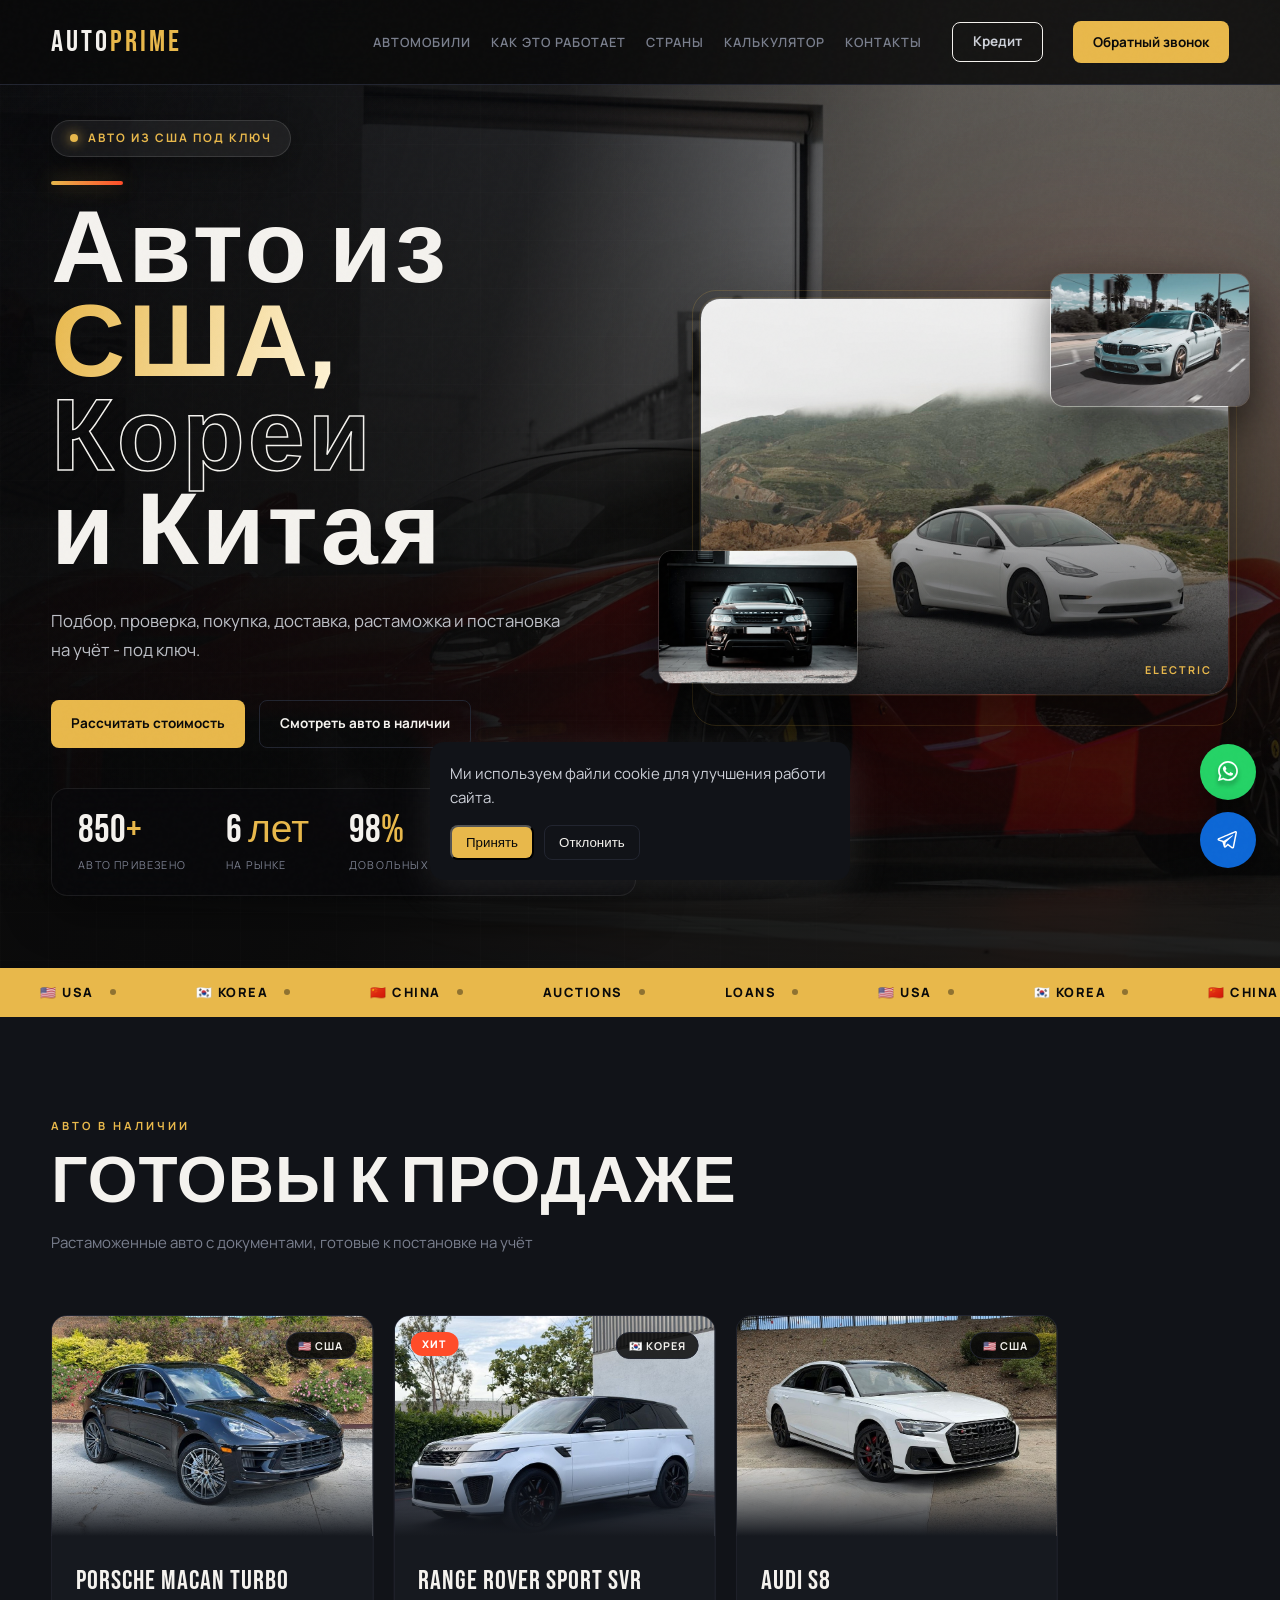
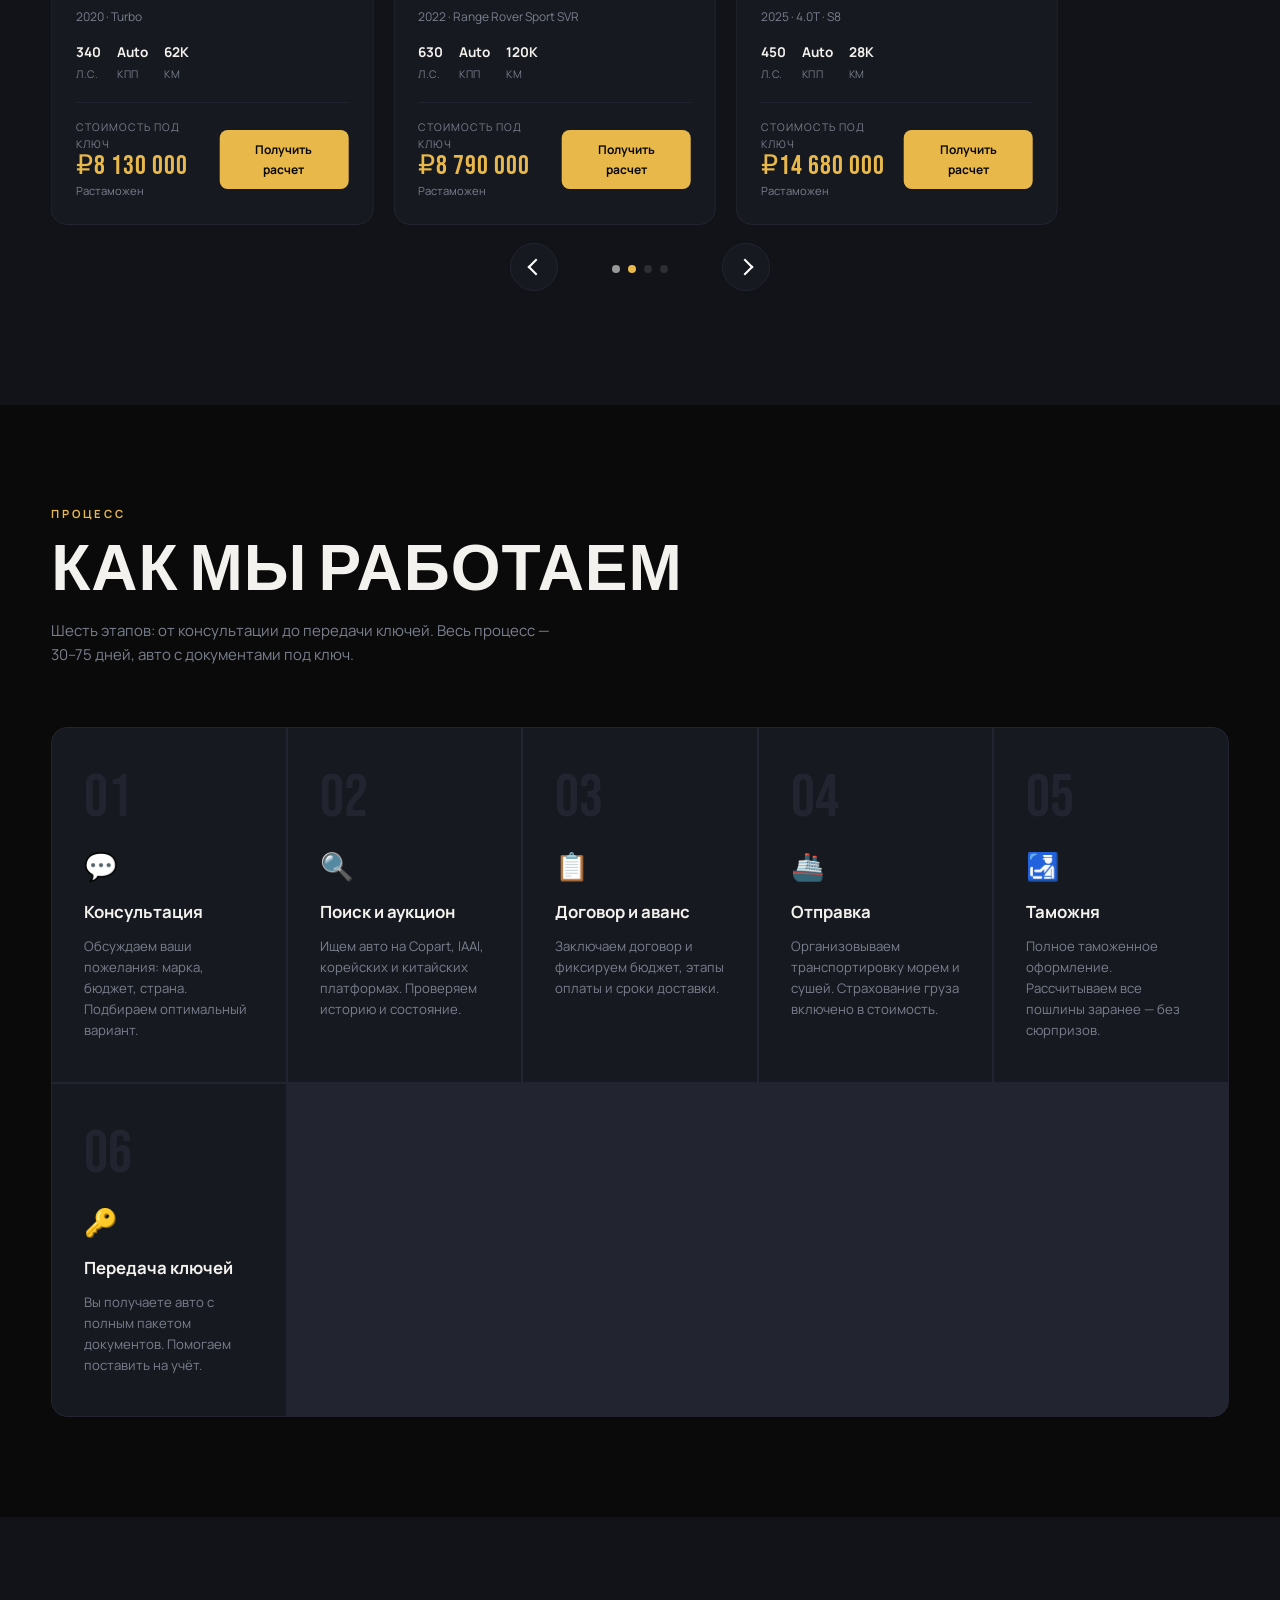
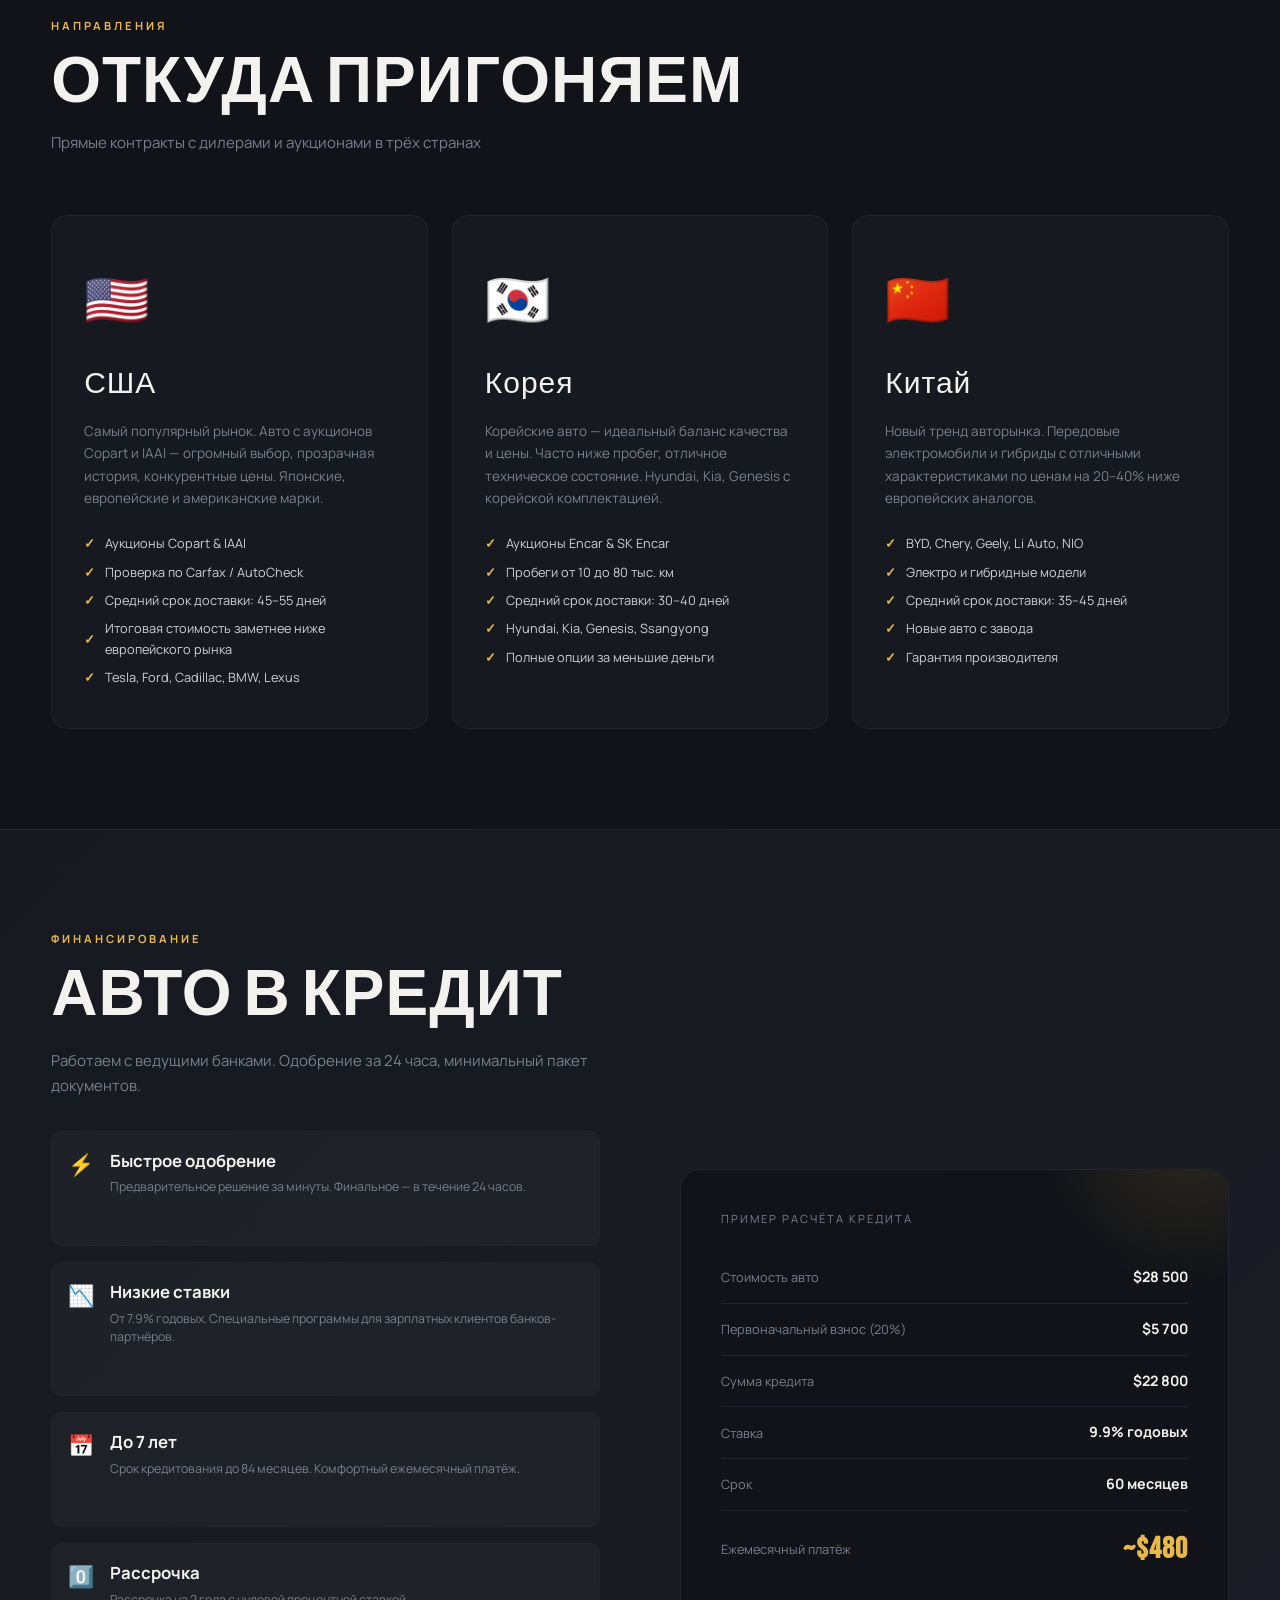
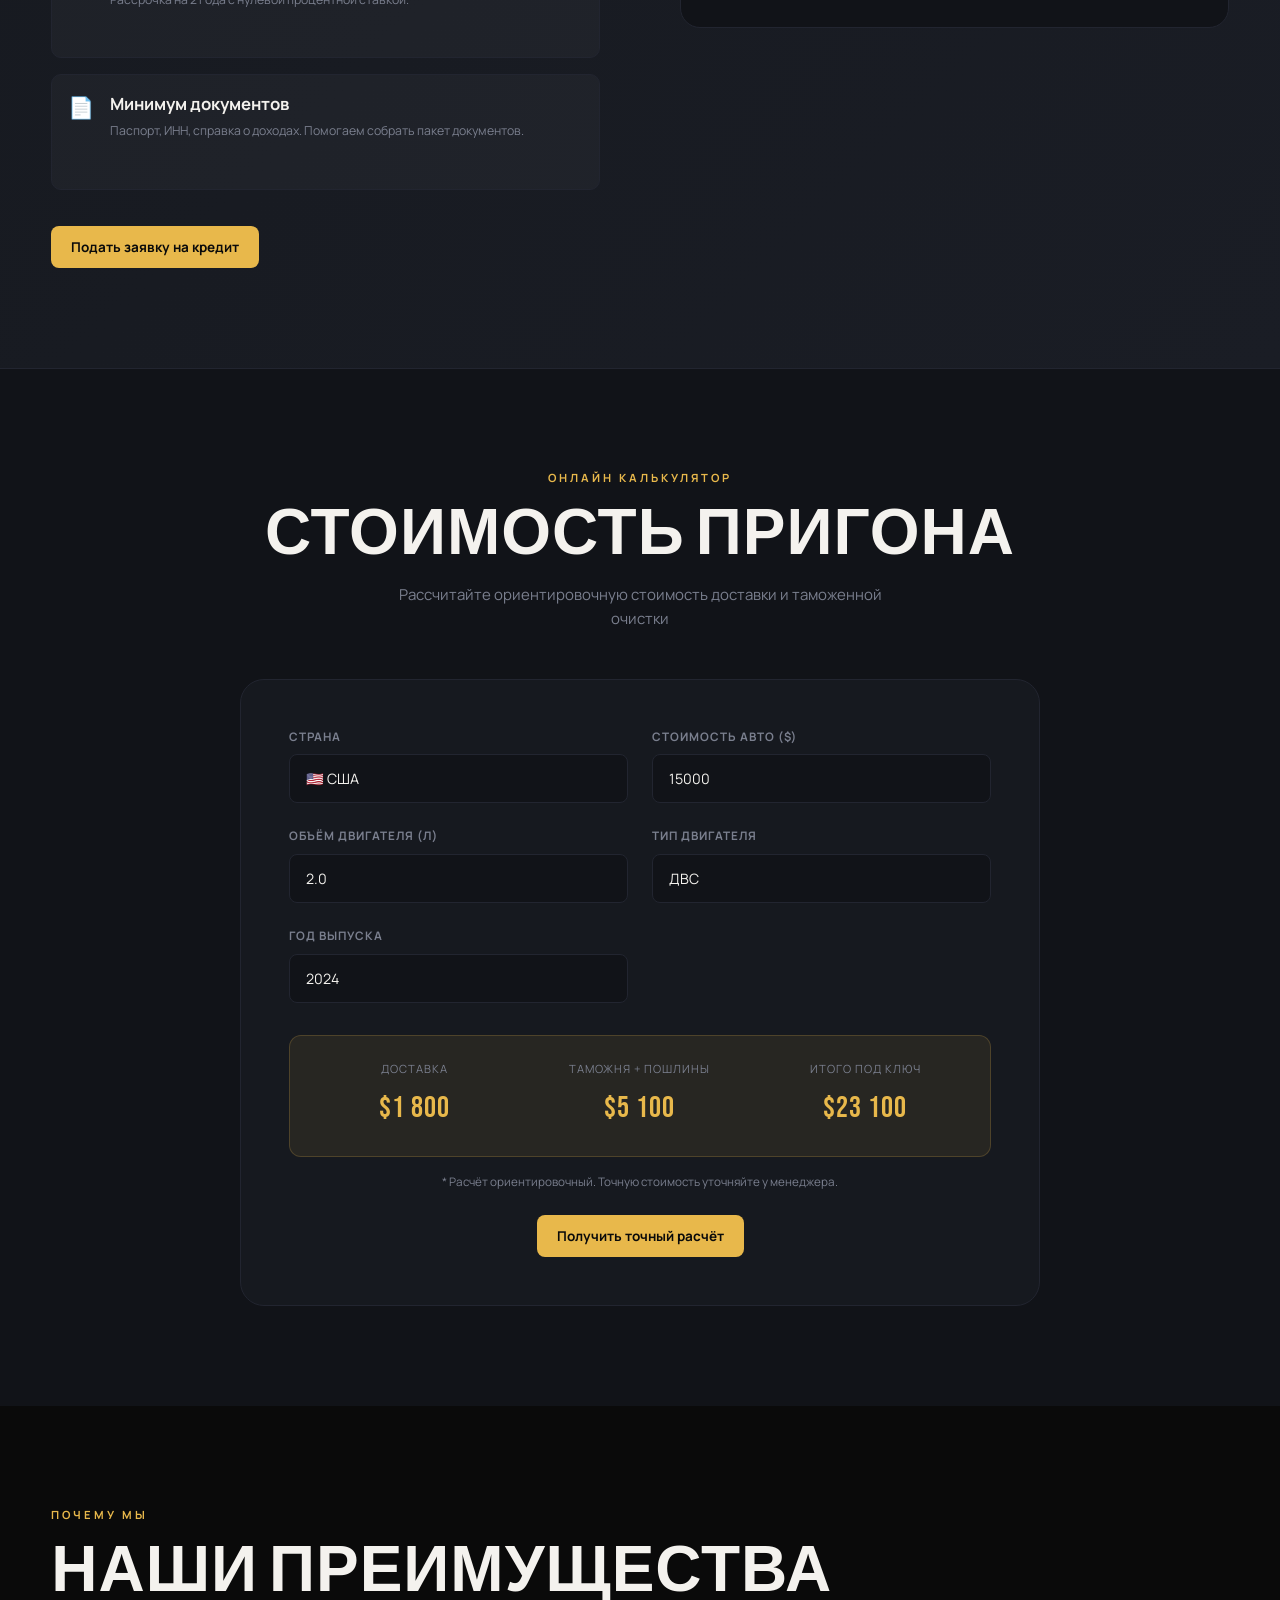
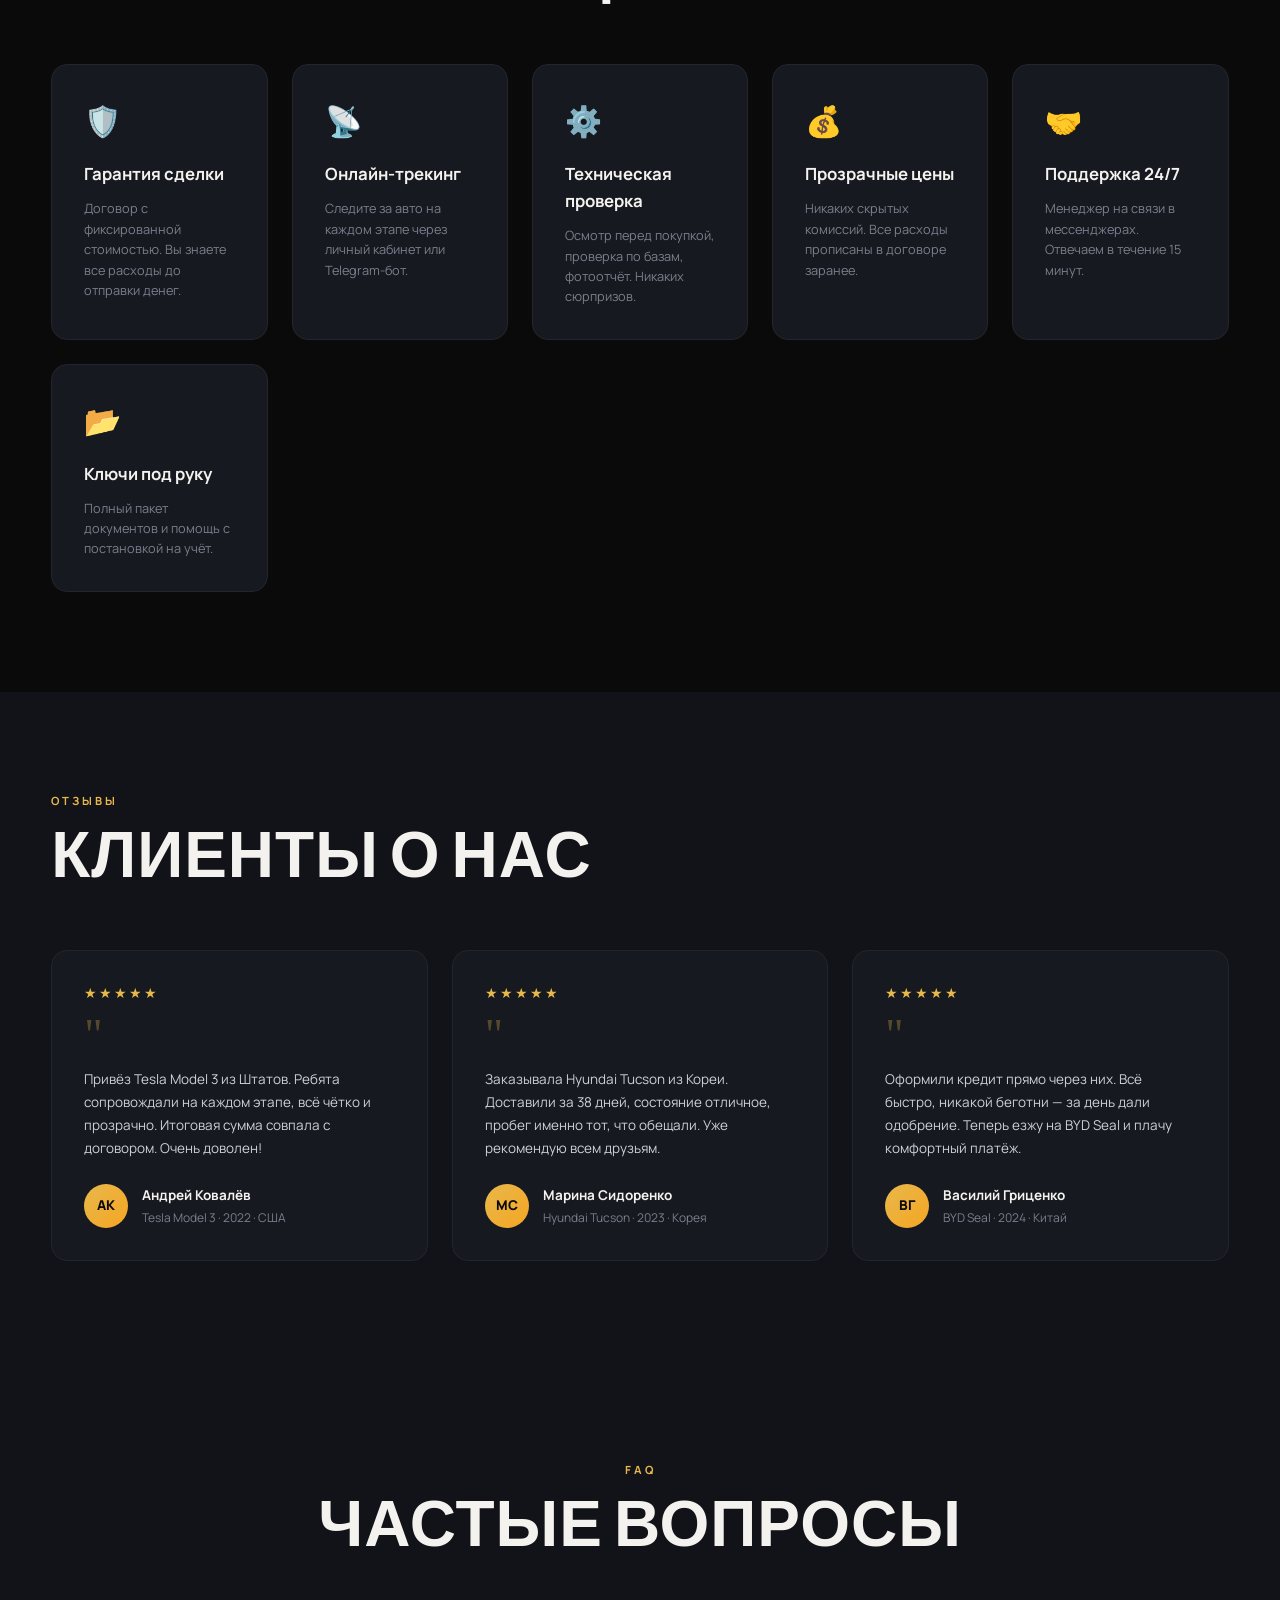
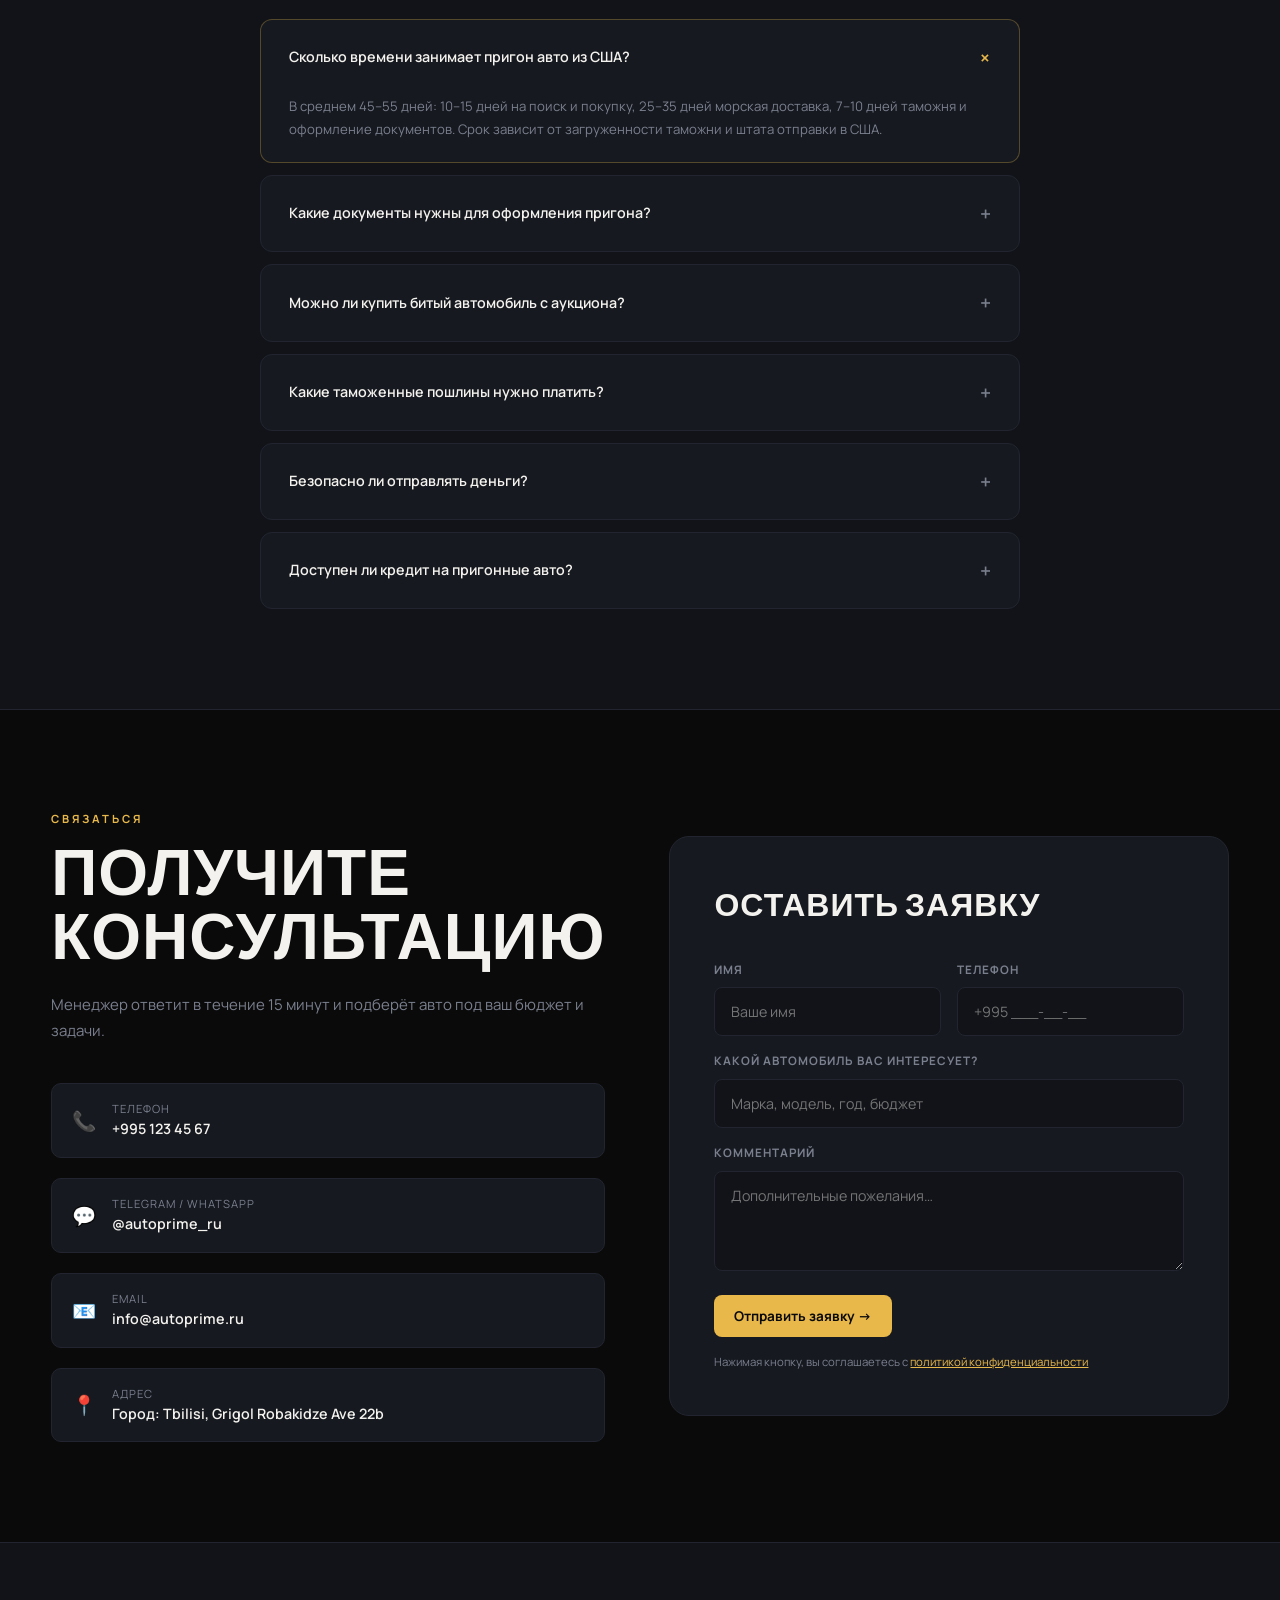
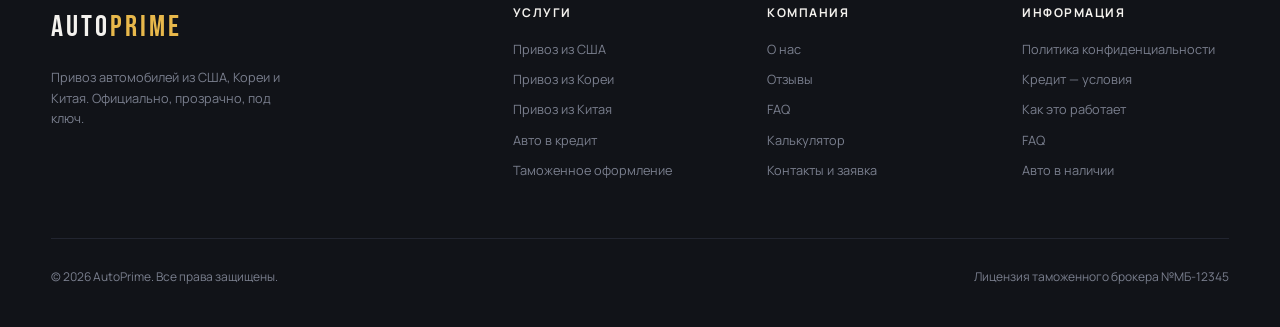
==== commit 438fec2e: "rttryty" ====
--- a/index.html
+++ b/index.html
@@ -140,7 +140,7 @@
                 <span class="car-badge-hot">В наличии</span>
               </div>
               <div class="car-info">
-                <div class="car-name">Lexus RX 450H</div>
+                <div class="car-name">Lexus Rx450h</div>
                 <div class="car-year">2015 · Lexus · ДВС</div>
                 <div class="car-specs">
                   <div class="spec"><span class="spec-val">277</span><span class="spec-key">л.с.</span></div>
@@ -150,7 +150,7 @@
                 <div class="car-prices">
                   <div class="price-block">
                     <div class="price-label">Стоимость под ключ</div>
-                    <div class="price-val">$23 500</div>
+                    <div class="price-val">₽2 900 000</div>
                     <div class="price-sub">Растаможен</div>
                   </div>
                   <a href="#" class="btn btn-primary" role="button" style="font-size:.8rem; padding:10px 18px;" onclick="event.preventDefault(); event.stopPropagation(); openModal();">Получить расчет</a>
@@ -165,7 +165,7 @@
                 <span class="car-badge-country">🇺🇸 США</span>
               </div>
               <div class="car-info">
-                <div class="car-name">Porsche Macan</div>
+                <div class="car-name">Porsche Macan Turbo</div>
                 <div class="car-year">2020 · Turbo</div>
                 <div class="car-specs">
                   <div class="spec"><span class="spec-val">340</span><span class="spec-key">л.с.</span></div>
@@ -175,7 +175,7 @@
                 <div class="car-prices">
                   <div class="price-block">
                     <div class="price-label">Стоимость под ключ</div>
-                    <div class="price-val">$44 900</div>
+                    <div class="price-val">₽8 130 000</div>
                     <div class="price-sub">Растаможен</div>
                   </div>
                   <a href="#" class="btn btn-primary" role="button" style="font-size:.8rem; padding:10px 18px;" onclick="event.preventDefault(); event.stopPropagation(); openModal();">Получить расчет</a>
@@ -191,8 +191,8 @@
                 <span class="car-badge-hot">Хит</span>
               </div>
               <div class="car-info">
-                <div class="car-name">Land Rover</div>
-                <div class="car-year">2022 · Range Rover Sport SVR CARBON</div>
+                <div class="car-name">Range Rover Sport SVR</div>
+                <div class="car-year">2022 · Range Rover Sport SVR</div>
                 <div class="car-specs">
                   <div class="spec"><span class="spec-val">630</span><span class="spec-key">л.с.</span></div>
                   <div class="spec"><span class="spec-val">Auto</span><span class="spec-key">КПП</span></div>
@@ -201,7 +201,7 @@
                 <div class="car-prices">
                   <div class="price-block">
                     <div class="price-label">Стоимость под ключ</div>
-                    <div class="price-val">$32 700</div>
+                    <div class="price-val">₽8 790 000</div>
                     <div class="price-sub">Растаможен</div>
                   </div>
                   <a href="#" class="btn btn-primary" role="button" style="font-size:.8rem; padding:10px 18px;" onclick="event.preventDefault(); event.stopPropagation(); openModal();">Получить расчет</a>
@@ -216,7 +216,7 @@
                 <span class="car-badge-country">🇺🇸 США</span>
               </div>
               <div class="car-info">
-                <div class="car-name">Audi S8</div>
+                <div class="car-name">Audi s8</div>
                 <div class="car-year">2025 · 4.0T · S8</div>
                 <div class="car-specs">
                   <div class="spec"><span class="spec-val">450</span><span class="spec-key">л.с.</span></div>
@@ -226,7 +226,7 @@
                 <div class="car-prices">
                   <div class="price-block">
                     <div class="price-label">Стоимость под ключ</div>
-                    <div class="price-val">$38 200</div>
+                    <div class="price-val">₽14 680 000</div>
                     <div class="price-sub">Растаможен</div>
                   </div>
                   <a href="#" class="btn btn-primary" role="button" style="font-size:.8rem; padding:10px 18px;" onclick="event.preventDefault(); event.stopPropagation(); openModal();">Получить расчет</a>
@@ -242,7 +242,7 @@
                 <span class="car-badge-hot">Новинка</span>
               </div>
               <div class="car-info">
-                <div class="car-name">BMW 8-Series</div>
+                <div class="car-name">BMW M850i xDrive</div>
                 <div class="car-year">2021 · Blue AWD Automatic · Top</div>
                 <div class="car-specs">
                   <div class="spec"><span class="spec-val">530</span><span class="spec-key">л.с.</span></div>
@@ -252,7 +252,7 @@
                 <div class="car-prices">
                   <div class="price-block">
                     <div class="price-label">Стоимость под ключ</div>
-                    <div class="price-val">$36 500</div>
+                    <div class="price-val">₽7 650 000</div>
                     <div class="price-sub">Растаможен</div>
                   </div>
                   <a href="#" class="btn btn-primary" role="button" style="font-size:.8rem; padding:10px 18px;" onclick="event.preventDefault(); event.stopPropagation(); openModal();">Получить расчет</a>
@@ -267,8 +267,8 @@
                 <span class="car-badge-country">🇰🇷 Корея</span>
               </div>
               <div class="car-info">
-                <div class="car-name">BMW i5</div>
-                <div class="car-year">2021 · eDrive40 M · Electric</div>
+                <div class="car-name">BMW i5 xDrive40</div>
+                <div class="car-year">2024 · eDrive40 · Electric</div>
                 <div class="car-specs">
                   <div class="spec"><span class="spec-val">340</span><span class="spec-key">л.с.</span></div>
                   <div class="spec"><span class="spec-val">Auto</span><span class="spec-key">КПП</span></div>
@@ -277,7 +277,7 @@
                 <div class="car-prices">
                   <div class="price-block">
                     <div class="price-label">Стоимость под ключ</div>
-                    <div class="price-val">$72 000</div>
+                    <div class="price-val">₽6 510 000</div>
                     <div class="price-sub">Растаможен</div>
                   </div>
                   <a href="#" class="btn btn-primary" role="button" style="font-size:.8rem; padding:10px 18px;" onclick="event.preventDefault(); event.stopPropagation(); openModal();">Получить расчет</a>
@@ -310,7 +310,7 @@
   <div class="section-head">
     <div class="section-label">Процесс</div>
     <h2>КАК МЫ РАБОТАЕМ</h2>
-    <p>Шесть этапов: от консультации до передачи ключей. Весь процесс — 30–60 дней, авто с документами под ключ.</p>
+    <p>Шесть этапов: от консультации до передачи ключей. Весь процесс — 30–75 дней, авто с документами под ключ.</p>
   </div>
   <div class="steps-grid">
     <div class="step">
@@ -335,7 +335,7 @@
       <div class="step-num">04</div>
       <div class="step-icon">🚢</div>
       <h3>Отправка</h3>
-      <p>Организуем транспортировку морем или сушей. Страхование груза включено в стоимость.</p>
+      <p>Организовываем транспортировку морем и сушей. Страхование груза включено в стоимость.</p>
     </div>
     <div class="step">
       <div class="step-num">05</div>
@@ -415,7 +415,7 @@
           <div class="cb-icon">⚡</div>
           <div class="cb-text">
             <h4>Быстрое одобрение</h4>
-            <p>Предварительное решение в день обращения. Финальное — в течение 24 часов.</p>
+            <p>Предварительное решение за минуты. Финальное — в течение 24 часов.</p>
           </div>
         </div>
         <div class="credit-benefit">
@@ -614,7 +614,7 @@
     <div class="review-card">
       <div class="stars">★★★★★</div>
       <div class="review-quote">"</div>
-      <div class="review-text">Заказывал Hyundai Tucson из Кореи. Доставили за 38 дней, состояние отличное, пробег именно тот, что обещали. Уже рекомендую всем друзьям.</div>
+      <div class="review-text">Заказывала Hyundai Tucson из Кореи. Доставили за 38 дней, состояние отличное, пробег именно тот, что обещали. Уже рекомендую всем друзьям.</div>
       <div class="review-author">
         <div class="review-avatar">МС</div>
         <div>
